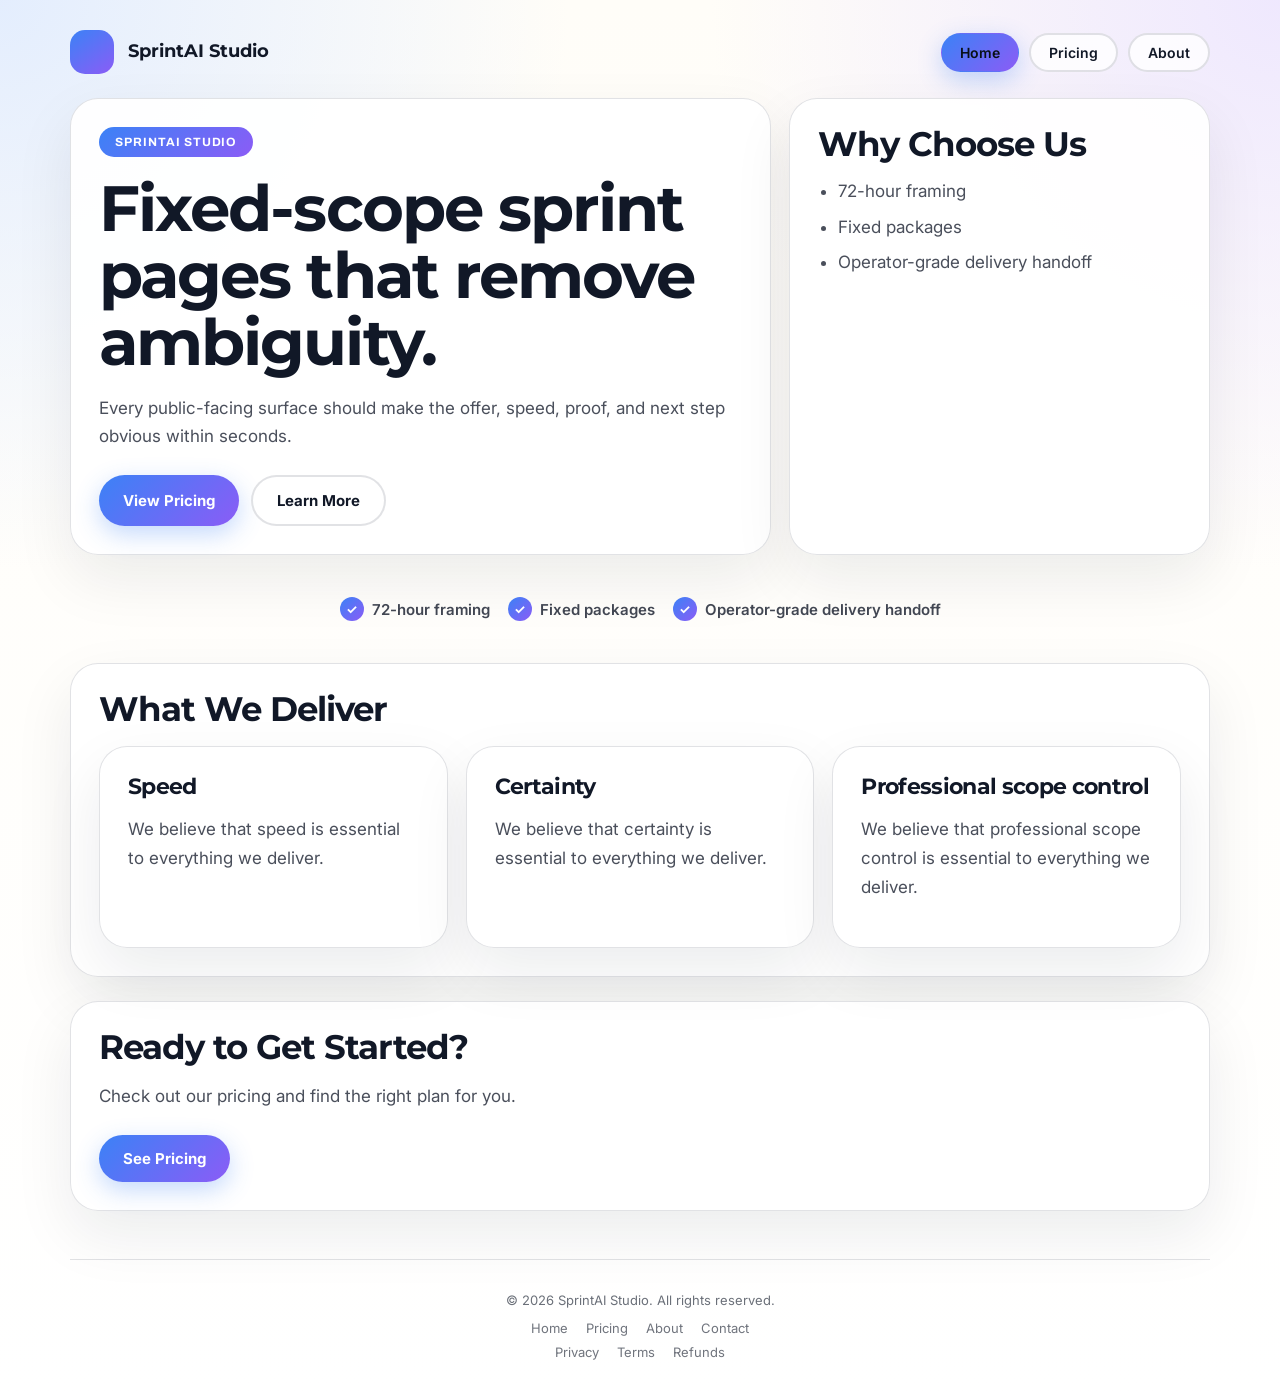
==== index.html @ 7dcfb843 "Deploy professional site update — 2026-04-03T04:41:54Z" ====
<!doctype html>
<html lang="en">
<head>
  <meta charset="utf-8" />
  <meta name="viewport" content="width=device-width, initial-scale=1" />
  <title>SprintAI Studio | Home</title>
  <meta name="description" content="Every public-facing surface should make the offer, speed, proof, and next step obvious within seconds." />
  <meta property="og:title" content="SprintAI Studio | Home" />
  <meta property="og:description" content="Every public-facing surface should make the offer, speed, proof, and next step obvious within seconds." />
  <meta property="og:type" content="website" />
  <meta property="og:url" content="https://sprintaistudios.com/" />
  <link rel="preconnect" href="https://fonts.googleapis.com" /><link rel="preconnect" href="https://fonts.gstatic.com" crossorigin /><link href="https://fonts.googleapis.com/css2?family=Montserrat:wght@400;500;600;700;800&family=Inter:wght@400;500;600;700;800&family=Archivo:wght@400;500;600;700;800&display=swap" rel="stylesheet" />
  <link rel="stylesheet" href="./styles.css" />
  
</head>
<body>
  <main class="page">
    <header class="header">
      <a class="brand" href="./index.html">
        <span class="brand-mark"></span>
        <span class="brand-copy">
          <strong>SprintAI Studio</strong>
        </span>
      </a>
      <nav class="nav">
        <a class='button primary' href='index.html'>Home</a>
        <a class='button ghost' href='offer.html'>Pricing</a>
        <a class='button ghost' href='channels.html'>About</a>
      </nav>
    </header>
    
    <section class="hero">
      <article class="hero-card">
        <div class="eyebrow">SprintAI Studio</div>
        <h1>Fixed-scope sprint pages that remove ambiguity.</h1>
        <p>Every public-facing surface should make the offer, speed, proof, and next step obvious within seconds.</p>
        <div class="actions">
          <a class="button primary" href="./offer.html">View Pricing</a>
          <a class="button ghost" href="./channels.html">Learn More</a>
        </div>
      </article>
      <aside class="hero-card">
        <h2>Why Choose Us</h2>
        <ul><li>72-hour framing</li><li>Fixed packages</li><li>Operator-grade delivery handoff</li></ul>
      </aside>
    </section>
    <section class="trust-strip"><div class='trust-badge'><span class='trust-icon'>&#10003;</span> 72-hour framing</div><div class='trust-badge'><span class='trust-icon'>&#10003;</span> Fixed packages</div><div class='trust-badge'><span class='trust-icon'>&#10003;</span> Operator-grade delivery handoff</div></section>
    <section class="panel" style="margin-top:24px;">
      <h2>What We Deliver</h2>
      <div class="grid-three" style="margin-top:18px;">
        <article class='offer-card'><h3>Speed</h3><p>We believe that speed is essential to everything we deliver.</p></article><article class='offer-card'><h3>Certainty</h3><p>We believe that certainty is essential to everything we deliver.</p></article><article class='offer-card'><h3>Professional scope control</h3><p>We believe that professional scope control is essential to everything we deliver.</p></article>
      </div>
    </section>
    <section class="panel" style="margin-top:24px;">
      <h2>Ready to Get Started?</h2>
      <p>Check out our pricing and find the right plan for you.</p>
      <div class="actions">
        <a class="button primary" href="./offer.html">See Pricing</a>
      </div>
    </section>
    
    <footer class="site-footer">
      <div class="footer-note">&copy; 2026 SprintAI Studio. All rights reserved.</div>
      <div class="footer-links">
        <a href="./index.html">Home</a>
        <a href="./offer.html">Pricing</a>
        <a href="./channels.html">About</a>
        <a href='mailto:support@sprintaistudios.com'>Contact</a>
      </div>
      <div class="footer-links" style="margin-top:8px;">
        <a href="./privacy.html">Privacy</a>
        <a href="./terms.html">Terms</a>
        <a href="./refunds.html">Refunds</a>
      </div>
    </footer>
  </main>
  
</body>
</html>
---- styles.css ----
:root {
  --primary: #3B82F6;
  --secondary: #8B5CF6;
  --accent: #F59E0B;
  --ink: #111827;
  --surface: #F9FAFB;
  --line: rgba(15, 23, 42, 0.12);
  --display: 'Montserrat', 'Avenir Next', 'Segoe UI', sans-serif;
  --body: 'Inter', 'Avenir Next', 'Segoe UI', sans-serif;
  --accent-font: 'Archivo', 'Avenir Next', 'Segoe UI', sans-serif;
}
* { box-sizing: border-box; }
body {
  margin: 0;
  font-family: var(--body);
  color: var(--ink);
  background:
    radial-gradient(circle at 0% 0%, color-mix(in srgb, var(--primary) 14%, white), transparent 30%),
    radial-gradient(circle at 100% 0%, color-mix(in srgb, var(--secondary) 14%, white), transparent 30%),
    linear-gradient(180deg, #fffdf8, #ffffff);
}
a { color: inherit; }
.page { max-width: 1180px; margin: 0 auto; padding: 24px 20px 40px; }
.header { display: flex; flex-wrap: wrap; align-items: center; justify-content: space-between; gap: 12px; padding: 6px 0 24px; }
.brand { display: flex; align-items: center; gap: 14px; text-decoration: none; }
.brand-mark { width: 44px; height: 44px; border-radius: 15px; background: linear-gradient(145deg, var(--primary), var(--secondary)); flex-shrink: 0; }
.brand-copy strong { display: block; font-family: var(--display); font-size: 18px; line-height: 1.2; }
.nav { display: flex; flex-wrap: wrap; gap: 10px; }
.nav a { border: 1px solid var(--line); border-radius: 999px; padding: 9px 18px; text-decoration: none; font-size: 14px; font-weight: 600; background: rgba(255,255,255,0.84); transition: all 0.2s ease; }
.nav a:hover { background: var(--primary); color: white; border-color: var(--primary); }
.nav a.button.primary { background: linear-gradient(135deg, var(--primary), var(--secondary)); color: #081018; border-color: transparent; }
.hero,
.grid-two,
.grid-three,
.offer-grid { display: grid; gap: 18px; }
.hero { grid-template-columns: minmax(0, 1.25fr) minmax(280px, 0.75fr); align-items: stretch; }
.grid-two { grid-template-columns: repeat(2, minmax(0, 1fr)); }
.grid-three { grid-template-columns: repeat(3, minmax(0, 1fr)); }
.offer-grid { grid-template-columns: repeat(auto-fit, minmax(260px, 1fr)); }
.panel,
.hero-card,
.offer-card { border: 1px solid var(--line); border-radius: 28px; background: rgba(255,255,255,0.92); box-shadow: 0 24px 60px rgba(15,23,42,0.08); }
.hero-card,
.panel,
.offer-card { padding: 28px; }
.offer-card { transition: transform 0.2s ease, box-shadow 0.2s ease; }
.offer-card:hover { transform: translateY(-4px); box-shadow: 0 32px 80px rgba(15,23,42,0.14); }
.eyebrow { display: inline-flex; border-radius: 999px; padding: 8px 16px; background: linear-gradient(135deg, var(--primary), var(--secondary)); color: #fff; font-family: var(--accent-font); font-size: 12px; font-weight: 700; letter-spacing: 0.08em; text-transform: uppercase; }
h1, h2, h3 { margin: 0; font-family: var(--display); line-height: 1.05; letter-spacing: -0.03em; }
h1 { margin-top: 18px; font-size: clamp(36px, 6vw, 64px); max-width: 16ch; }
h2 { font-size: clamp(24px, 4vw, 34px); }
h3 { font-size: 22px; }
p, li { color: color-mix(in srgb, var(--ink) 76%, white); line-height: 1.7; font-size: 17px; }
.actions { display: flex; flex-wrap: wrap; gap: 12px; margin-top: 24px; }
.button { display: inline-flex; align-items: center; justify-content: center; text-decoration: none; border-radius: 999px; padding: 14px 24px; font-weight: 700; font-size: 15px; cursor: pointer; border: none; transition: all 0.2s ease; }
.button.primary { background: linear-gradient(135deg, var(--primary), var(--secondary)); color: #fff; box-shadow: 0 8px 24px color-mix(in srgb, var(--primary) 30%, transparent); }
.button.primary:hover { transform: translateY(-2px); box-shadow: 0 12px 32px color-mix(in srgb, var(--primary) 40%, transparent); }
.button.ghost { border: 2px solid var(--line); background: rgba(255,255,255,0.8); }
.button.ghost:hover { border-color: var(--primary); color: var(--primary); }
.trust-strip { display: flex; flex-wrap: wrap; gap: 18px; justify-content: center; margin-top: 24px; padding: 18px 0; }
.trust-badge { display: flex; align-items: center; gap: 8px; font-size: 15px; font-weight: 600; color: color-mix(in srgb, var(--ink) 80%, white); }
.trust-icon { display: inline-flex; align-items: center; justify-content: center; width: 24px; height: 24px; border-radius: 50%; background: linear-gradient(135deg, var(--primary), var(--secondary)); color: #fff; font-size: 13px; font-weight: 700; }
.price { display: inline-block; margin: 16px 0 12px; padding: 10px 16px; border-radius: 999px; background: linear-gradient(135deg, color-mix(in srgb, var(--primary) 14%, white), color-mix(in srgb, var(--secondary) 14%, white)); font-family: var(--accent-font); font-size: 20px; font-weight: 700; letter-spacing: 0.02em; color: var(--ink); }
.micro { font-size: 13px; color: color-mix(in srgb, var(--ink) 64%, white); }
ul { margin: 14px 0 0; padding-left: 20px; }
li + li { margin-top: 7px; }
.site-footer { margin-top: 48px; padding: 32px 0 0; border-top: 1px solid var(--line); text-align: center; }
.footer-note { font-size: 13px; color: color-mix(in srgb, var(--ink) 62%, white); }
.footer-links { display: flex; flex-wrap: wrap; gap: 18px; justify-content: center; margin-top: 12px; }
.footer-links a { font-size: 13px; color: color-mix(in srgb, var(--ink) 60%, white); text-decoration: none; }
.footer-links a:hover { color: var(--primary); text-decoration: underline; }
.checkout-tier { position: relative; }
.buy-btn { width: 100%; font-size: 16px; padding: 16px 24px; }
.buy-btn:disabled { opacity: 0.6; cursor: not-allowed; }
@media (max-width: 960px) {
  .hero, .grid-two, .grid-three { grid-template-columns: 1fr; }
  h1 { max-width: none; }
}
@media (max-width: 720px) {
  .page { padding: 18px 16px 32px; }
  .hero-card, .panel, .offer-card { padding: 22px; border-radius: 24px; }
  .button { width: 100%; }
  .trust-strip { flex-direction: column; align-items: center; }
}
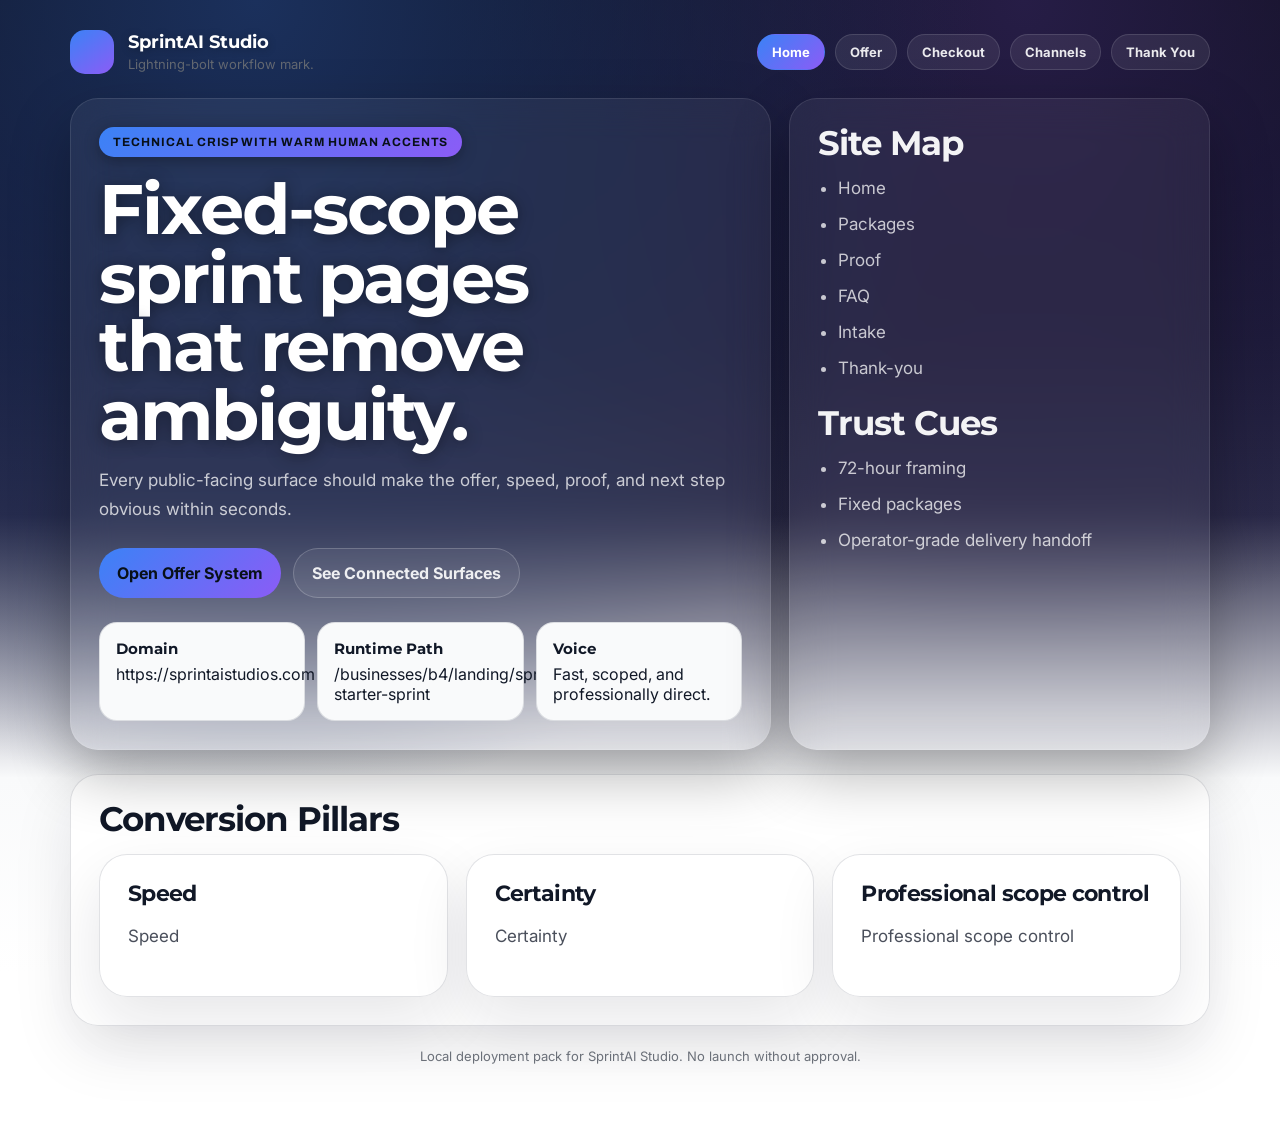
==== commit ce55e8bb: "Deploy sprintaistudios.com — ASI Network site update" ====
--- a/index.html
+++ b/index.html
@@ -1,17 +1,11 @@
 <!doctype html>
-<html lang="en">
+<html>
 <head>
   <meta charset="utf-8" />
   <meta name="viewport" content="width=device-width, initial-scale=1" />
   <title>SprintAI Studio | Home</title>
-  <meta name="description" content="Every public-facing surface should make the offer, speed, proof, and next step obvious within seconds." />
-  <meta property="og:title" content="SprintAI Studio | Home" />
-  <meta property="og:description" content="Every public-facing surface should make the offer, speed, proof, and next step obvious within seconds." />
-  <meta property="og:type" content="website" />
-  <meta property="og:url" content="https://sprintaistudios.com/" />
   <link rel="preconnect" href="https://fonts.googleapis.com" /><link rel="preconnect" href="https://fonts.gstatic.com" crossorigin /><link href="https://fonts.googleapis.com/css2?family=Montserrat:wght@400;500;600;700;800&family=Inter:wght@400;500;600;700;800&family=Archivo:wght@400;500;600;700;800&display=swap" rel="stylesheet" />
   <link rel="stylesheet" href="./styles.css" />
-  
 </head>
 <body>
   <main class="page">
@@ -20,60 +14,90 @@
         <span class="brand-mark"></span>
         <span class="brand-copy">
           <strong>SprintAI Studio</strong>
+          <span>Lightning-bolt workflow mark.</span>
         </span>
       </a>
       <nav class="nav">
         <a class='button primary' href='index.html'>Home</a>
-        <a class='button ghost' href='offer.html'>Pricing</a>
-        <a class='button ghost' href='channels.html'>About</a>
+        <a class='button ghost' href='offer.html'>Offer</a>
+        <a class='button ghost' href='checkout.html'>Checkout</a>
+        <a class='button ghost' href='channels.html'>Channels</a>
+        <a class='button ghost' href='thank-you.html'>Thank You</a>
       </nav>
     </header>
     
     <section class="hero">
       <article class="hero-card">
-        <div class="eyebrow">SprintAI Studio</div>
+        <div class="eyebrow">Technical Crisp with Warm Human accents</div>
         <h1>Fixed-scope sprint pages that remove ambiguity.</h1>
         <p>Every public-facing surface should make the offer, speed, proof, and next step obvious within seconds.</p>
         <div class="actions">
-          <a class="button primary" href="./offer.html">View Pricing</a>
-          <a class="button ghost" href="./channels.html">Learn More</a>
+          <a class="button primary" href="./offer.html">Open Offer System</a>
+          <a class="button ghost" href="./channels.html">See Connected Surfaces</a>
+        </div>
+        <div class="meta">
+          <div class="meta-card">
+            <strong>Domain</strong>
+            <span>https://sprintaistudios.com</span>
+          </div>
+          <div class="meta-card">
+            <strong>Runtime Path</strong>
+            <span>/businesses/b4/landing/sprintai-starter-sprint</span>
+          </div>
+          
+          <div class="meta-card">
+            <strong>Voice</strong>
+            <span>Fast, scoped, and professionally direct.</span>
+          </div>
         </div>
       </article>
       <aside class="hero-card">
-        <h2>Why Choose Us</h2>
+        <h2>Site Map</h2>
+        <ul><li>Home</li><li>Packages</li><li>Proof</li><li>FAQ</li><li>Intake</li><li>Thank-you</li></ul>
+        <h2 style="margin-top:24px;">Trust Cues</h2>
         <ul><li>72-hour framing</li><li>Fixed packages</li><li>Operator-grade delivery handoff</li></ul>
       </aside>
     </section>
-    <section class="trust-strip"><div class='trust-badge'><span class='trust-icon'>&#10003;</span> 72-hour framing</div><div class='trust-badge'><span class='trust-icon'>&#10003;</span> Fixed packages</div><div class='trust-badge'><span class='trust-icon'>&#10003;</span> Operator-grade delivery handoff</div></section>
     <section class="panel" style="margin-top:24px;">
-      <h2>What We Deliver</h2>
+      <h2>Conversion Pillars</h2>
       <div class="grid-three" style="margin-top:18px;">
-        <article class='offer-card'><h3>Speed</h3><p>We believe that speed is essential to everything we deliver.</p></article><article class='offer-card'><h3>Certainty</h3><p>We believe that certainty is essential to everything we deliver.</p></article><article class='offer-card'><h3>Professional scope control</h3><p>We believe that professional scope control is essential to everything we deliver.</p></article>
-      </div>
-    </section>
-    <section class="panel" style="margin-top:24px;">
-      <h2>Ready to Get Started?</h2>
-      <p>Check out our pricing and find the right plan for you.</p>
-      <div class="actions">
-        <a class="button primary" href="./offer.html">See Pricing</a>
+        <article class='offer-card'><h3>Speed</h3><p>Speed</p></article><article class='offer-card'><h3>Certainty</h3><p>Certainty</p></article><article class='offer-card'><h3>Professional scope control</h3><p>Professional scope control</p></article>
       </div>
     </section>
     
-    <footer class="site-footer">
-      <div class="footer-note">&copy; 2026 SprintAI Studio. All rights reserved.</div>
-      <div class="footer-links">
-        <a href="./index.html">Home</a>
-        <a href="./offer.html">Pricing</a>
-        <a href="./channels.html">About</a>
-        <a href='mailto:support@sprintaistudios.com'>Contact</a>
-      </div>
-      <div class="footer-links" style="margin-top:8px;">
-        <a href="./privacy.html">Privacy</a>
-        <a href="./terms.html">Terms</a>
-        <a href="./refunds.html">Refunds</a>
-      </div>
-    </footer>
+    <div class="footer-note">Local deployment pack for SprintAI Studio. No launch without approval.</div>
   </main>
-  
+
+  <!-- ASI Analytics (lightweight, privacy-friendly) -->
+  <script>
+  (function(){
+    var bid = document.body.getAttribute('data-business-id') || 'unknown';
+    var page = location.pathname.split('/').pop() || 'index.html';
+    var key = 'asi_pv_' + bid;
+    try {
+      var data = JSON.parse(localStorage.getItem(key) || '{}');
+      data[page] = (data[page] || 0) + 1;
+      data._total = (data._total || 0) + 1;
+      data._last = new Date().toISOString();
+      data._ref = document.referrer || 'direct';
+      localStorage.setItem(key, JSON.stringify(data));
+    } catch(e) {}
+    // Beacon to analytics endpoint if configured
+    if (window.ASI_ANALYTICS_URL) {
+      var payload = JSON.stringify({
+        business_id: bid,
+        page: page,
+        referrer: document.referrer || 'direct',
+        timestamp: new Date().toISOString(),
+        ua: navigator.userAgent
+      });
+      try {
+        navigator.sendBeacon(window.ASI_ANALYTICS_URL, payload);
+      } catch(e) {
+        // Silent fail — analytics should never break the site
+      }
+    }
+  })();
+  </script>
 </body>
 </html>
--- a/styles.css
+++ b/styles.css
@@ -15,21 +15,21 @@
   margin: 0;
   font-family: var(--body);
   color: var(--ink);
-  background:
-    radial-gradient(circle at 0% 0%, color-mix(in srgb, var(--primary) 14%, white), transparent 30%),
-    radial-gradient(circle at 100% 0%, color-mix(in srgb, var(--secondary) 14%, white), transparent 30%),
-    linear-gradient(180deg, #fffdf8, #ffffff);
+  background: #0d0d1a;
+  background-image:
+    radial-gradient(ellipse at 20% 0%, color-mix(in srgb, var(--primary) 30%, #0d0d1a), transparent 50%),
+    radial-gradient(ellipse at 80% 0%, color-mix(in srgb, var(--secondary) 20%, #0d0d1a), transparent 40%),
+    linear-gradient(180deg, #0d0d1a 0%, #111128 15%, #1a1a35 30%, #2a2a48 45%, var(--surface) 68%, #ffffff 85%);
 }
 a { color: inherit; }
-.page { max-width: 1180px; margin: 0 auto; padding: 24px 20px 40px; }
+.page { max-width: 1180px; margin: 0 auto; padding: 24px 20px 80px; }
 .header { display: flex; flex-wrap: wrap; align-items: center; justify-content: space-between; gap: 12px; padding: 6px 0 24px; }
 .brand { display: flex; align-items: center; gap: 14px; text-decoration: none; }
-.brand-mark { width: 44px; height: 44px; border-radius: 15px; background: linear-gradient(145deg, var(--primary), var(--secondary)); flex-shrink: 0; }
-.brand-copy strong { display: block; font-family: var(--display); font-size: 18px; line-height: 1.2; }
+.brand-mark { width: 44px; height: 44px; border-radius: 15px; background: linear-gradient(145deg, var(--primary), var(--secondary)); }
+.brand-copy strong { display: block; font-family: var(--display); font-size: 18px; line-height: 1; }
+.brand-copy span { display: block; margin-top: 5px; font-size: 13px; color: color-mix(in srgb, var(--ink) 66%, white); }
 .nav { display: flex; flex-wrap: wrap; gap: 10px; }
-.nav a { border: 1px solid var(--line); border-radius: 999px; padding: 9px 18px; text-decoration: none; font-size: 14px; font-weight: 600; background: rgba(255,255,255,0.84); transition: all 0.2s ease; }
-.nav a:hover { background: var(--primary); color: white; border-color: var(--primary); }
-.nav a.button.primary { background: linear-gradient(135deg, var(--primary), var(--secondary)); color: #081018; border-color: transparent; }
+.nav a { border: 1px solid var(--line); border-radius: 999px; padding: 9px 14px; text-decoration: none; font-size: 13px; background: rgba(255,255,255,0.84); }
 .hero,
 .grid-two,
 .grid-three,
@@ -37,49 +37,56 @@
 .hero { grid-template-columns: minmax(0, 1.25fr) minmax(280px, 0.75fr); align-items: stretch; }
 .grid-two { grid-template-columns: repeat(2, minmax(0, 1fr)); }
 .grid-three { grid-template-columns: repeat(3, minmax(0, 1fr)); }
-.offer-grid { grid-template-columns: repeat(auto-fit, minmax(260px, 1fr)); }
+.offer-grid { grid-template-columns: repeat(auto-fit, minmax(240px, 1fr)); }
 .panel,
 .hero-card,
-.offer-card { border: 1px solid var(--line); border-radius: 28px; background: rgba(255,255,255,0.92); box-shadow: 0 24px 60px rgba(15,23,42,0.08); }
+.offer-card { border: 1px solid var(--line); border-radius: 28px; background: rgba(255,255,255,0.88); box-shadow: 0 24px 60px rgba(15,23,42,0.1); }
 .hero-card,
 .panel,
 .offer-card { padding: 28px; }
-.offer-card { transition: transform 0.2s ease, box-shadow 0.2s ease; }
-.offer-card:hover { transform: translateY(-4px); box-shadow: 0 32px 80px rgba(15,23,42,0.14); }
-.eyebrow { display: inline-flex; border-radius: 999px; padding: 8px 16px; background: linear-gradient(135deg, var(--primary), var(--secondary)); color: #fff; font-family: var(--accent-font); font-size: 12px; font-weight: 700; letter-spacing: 0.08em; text-transform: uppercase; }
-h1, h2, h3 { margin: 0; font-family: var(--display); line-height: 1.05; letter-spacing: -0.03em; }
-h1 { margin-top: 18px; font-size: clamp(36px, 6vw, 64px); max-width: 16ch; }
+.eyebrow { display: inline-flex; border-radius: 999px; padding: 8px 14px; background: linear-gradient(135deg, var(--primary), var(--secondary)); color: #081018; font-family: var(--accent-font); font-size: 12px; font-weight: 700; letter-spacing: 0.08em; text-transform: uppercase; }
+h1, h2, h3 { margin: 0; font-family: var(--display); line-height: 0.98; letter-spacing: -0.03em; }
+h1 { margin-top: 18px; font-size: clamp(40px, 7vw, 70px); max-width: 11ch; }
 h2 { font-size: clamp(24px, 4vw, 34px); }
 h3 { font-size: 22px; }
 p, li { color: color-mix(in srgb, var(--ink) 76%, white); line-height: 1.7; font-size: 17px; }
 .actions { display: flex; flex-wrap: wrap; gap: 12px; margin-top: 24px; }
-.button { display: inline-flex; align-items: center; justify-content: center; text-decoration: none; border-radius: 999px; padding: 14px 24px; font-weight: 700; font-size: 15px; cursor: pointer; border: none; transition: all 0.2s ease; }
-.button.primary { background: linear-gradient(135deg, var(--primary), var(--secondary)); color: #fff; box-shadow: 0 8px 24px color-mix(in srgb, var(--primary) 30%, transparent); }
-.button.primary:hover { transform: translateY(-2px); box-shadow: 0 12px 32px color-mix(in srgb, var(--primary) 40%, transparent); }
-.button.ghost { border: 2px solid var(--line); background: rgba(255,255,255,0.8); }
-.button.ghost:hover { border-color: var(--primary); color: var(--primary); }
-.trust-strip { display: flex; flex-wrap: wrap; gap: 18px; justify-content: center; margin-top: 24px; padding: 18px 0; }
-.trust-badge { display: flex; align-items: center; gap: 8px; font-size: 15px; font-weight: 600; color: color-mix(in srgb, var(--ink) 80%, white); }
-.trust-icon { display: inline-flex; align-items: center; justify-content: center; width: 24px; height: 24px; border-radius: 50%; background: linear-gradient(135deg, var(--primary), var(--secondary)); color: #fff; font-size: 13px; font-weight: 700; }
-.price { display: inline-block; margin: 16px 0 12px; padding: 10px 16px; border-radius: 999px; background: linear-gradient(135deg, color-mix(in srgb, var(--primary) 14%, white), color-mix(in srgb, var(--secondary) 14%, white)); font-family: var(--accent-font); font-size: 20px; font-weight: 700; letter-spacing: 0.02em; color: var(--ink); }
+.button { display: inline-flex; align-items: center; justify-content: center; text-decoration: none; border-radius: 999px; padding: 14px 18px; font-weight: 700; }
+.button.primary { background: linear-gradient(135deg, var(--primary), var(--secondary)); color: #081018; }
+.button.ghost { border: 1px solid var(--line); }
+.meta { display: grid; gap: 12px; grid-template-columns: repeat(3, minmax(0, 1fr)); margin-top: 24px; }
+.meta-card { border-radius: 18px; padding: 16px; background: color-mix(in srgb, var(--surface) 92%, white); border: 1px solid var(--line); }
+.meta-card strong { display: block; font-family: var(--display); font-size: 15px; margin-bottom: 6px; }
+.price { display: inline-block; margin: 16px 0 12px; padding: 8px 12px; border-radius: 999px; background: color-mix(in srgb, var(--accent) 18%, white); font-family: var(--accent-font); font-size: 14px; font-weight: 700; letter-spacing: 0.08em; text-transform: uppercase; }
 .micro { font-size: 13px; color: color-mix(in srgb, var(--ink) 64%, white); }
 ul { margin: 14px 0 0; padding-left: 20px; }
 li + li { margin-top: 7px; }
-.site-footer { margin-top: 48px; padding: 32px 0 0; border-top: 1px solid var(--line); text-align: center; }
-.footer-note { font-size: 13px; color: color-mix(in srgb, var(--ink) 62%, white); }
-.footer-links { display: flex; flex-wrap: wrap; gap: 18px; justify-content: center; margin-top: 12px; }
-.footer-links a { font-size: 13px; color: color-mix(in srgb, var(--ink) 60%, white); text-decoration: none; }
-.footer-links a:hover { color: var(--primary); text-decoration: underline; }
-.checkout-tier { position: relative; }
-.buy-btn { width: 100%; font-size: 16px; padding: 16px 24px; }
-.buy-btn:disabled { opacity: 0.6; cursor: not-allowed; }
+.footer-note { margin-top: 22px; font-size: 13px; text-align: center; color: color-mix(in srgb, var(--ink) 62%, white); }
 @media (max-width: 960px) {
-  .hero, .grid-two, .grid-three { grid-template-columns: 1fr; }
+  .hero, .grid-two, .grid-three, .meta { grid-template-columns: 1fr; }
   h1 { max-width: none; }
 }
 @media (max-width: 720px) {
-  .page { padding: 18px 16px 32px; }
+  .page { padding: 18px 16px 72px; }
   .hero-card, .panel, .offer-card { padding: 22px; border-radius: 24px; }
   .button { width: 100%; }
-  .trust-strip { flex-direction: column; align-items: center; }
 }
+
+/* ── Dark hero treatment (particles visible) ── */
+.page { position: relative; z-index: 2; }
+.header { position: relative; z-index: 3; }
+.header .brand-copy strong { color: #fff; text-shadow: 0 1px 8px rgba(0,0,0,0.3); }
+.header .nav a { background: rgba(255,255,255,0.08); color: rgba(255,255,255,0.9); border-color: rgba(255,255,255,0.12); }
+.header .nav a:hover { background: var(--primary); color: #fff; border-color: var(--primary); }
+.header .nav a.button.primary { background: linear-gradient(135deg, var(--primary), var(--secondary)); color: #fff; border-color: transparent; }
+.hero-card { background: rgba(255,255,255,0.06); backdrop-filter: blur(20px); -webkit-backdrop-filter: blur(20px); border-color: rgba(255,255,255,0.1); box-shadow: 0 24px 60px rgba(0,0,0,0.3); }
+.hero-card h1 { color: #fff; text-shadow: 0 2px 16px rgba(0,0,0,0.4); }
+.hero-card h2, .hero-card h3 { color: rgba(255,255,255,0.95); }
+.hero-card p, .hero-card li { color: rgba(255,255,255,0.75) !important; }
+.hero-card .eyebrow { box-shadow: 0 4px 16px rgba(0,0,0,0.3); }
+.hero-card .button.ghost { color: rgba(255,255,255,0.9); border-color: rgba(255,255,255,0.2); background: rgba(255,255,255,0.06); }
+.hero-card .button.ghost:hover { border-color: var(--primary); color: #fff; background: rgba(255,255,255,0.1); }
+.hero-card a { color: rgba(255,255,255,0.85); }
+.hero-card ul { padding-left: 20px; }
+.trust-strip { background: rgba(255,255,255,0.04); border-radius: 16px; margin-left: -8px; margin-right: -8px; padding: 18px 24px; backdrop-filter: blur(8px); -webkit-backdrop-filter: blur(8px); }
+.trust-badge { color: rgba(255,255,255,0.85); }
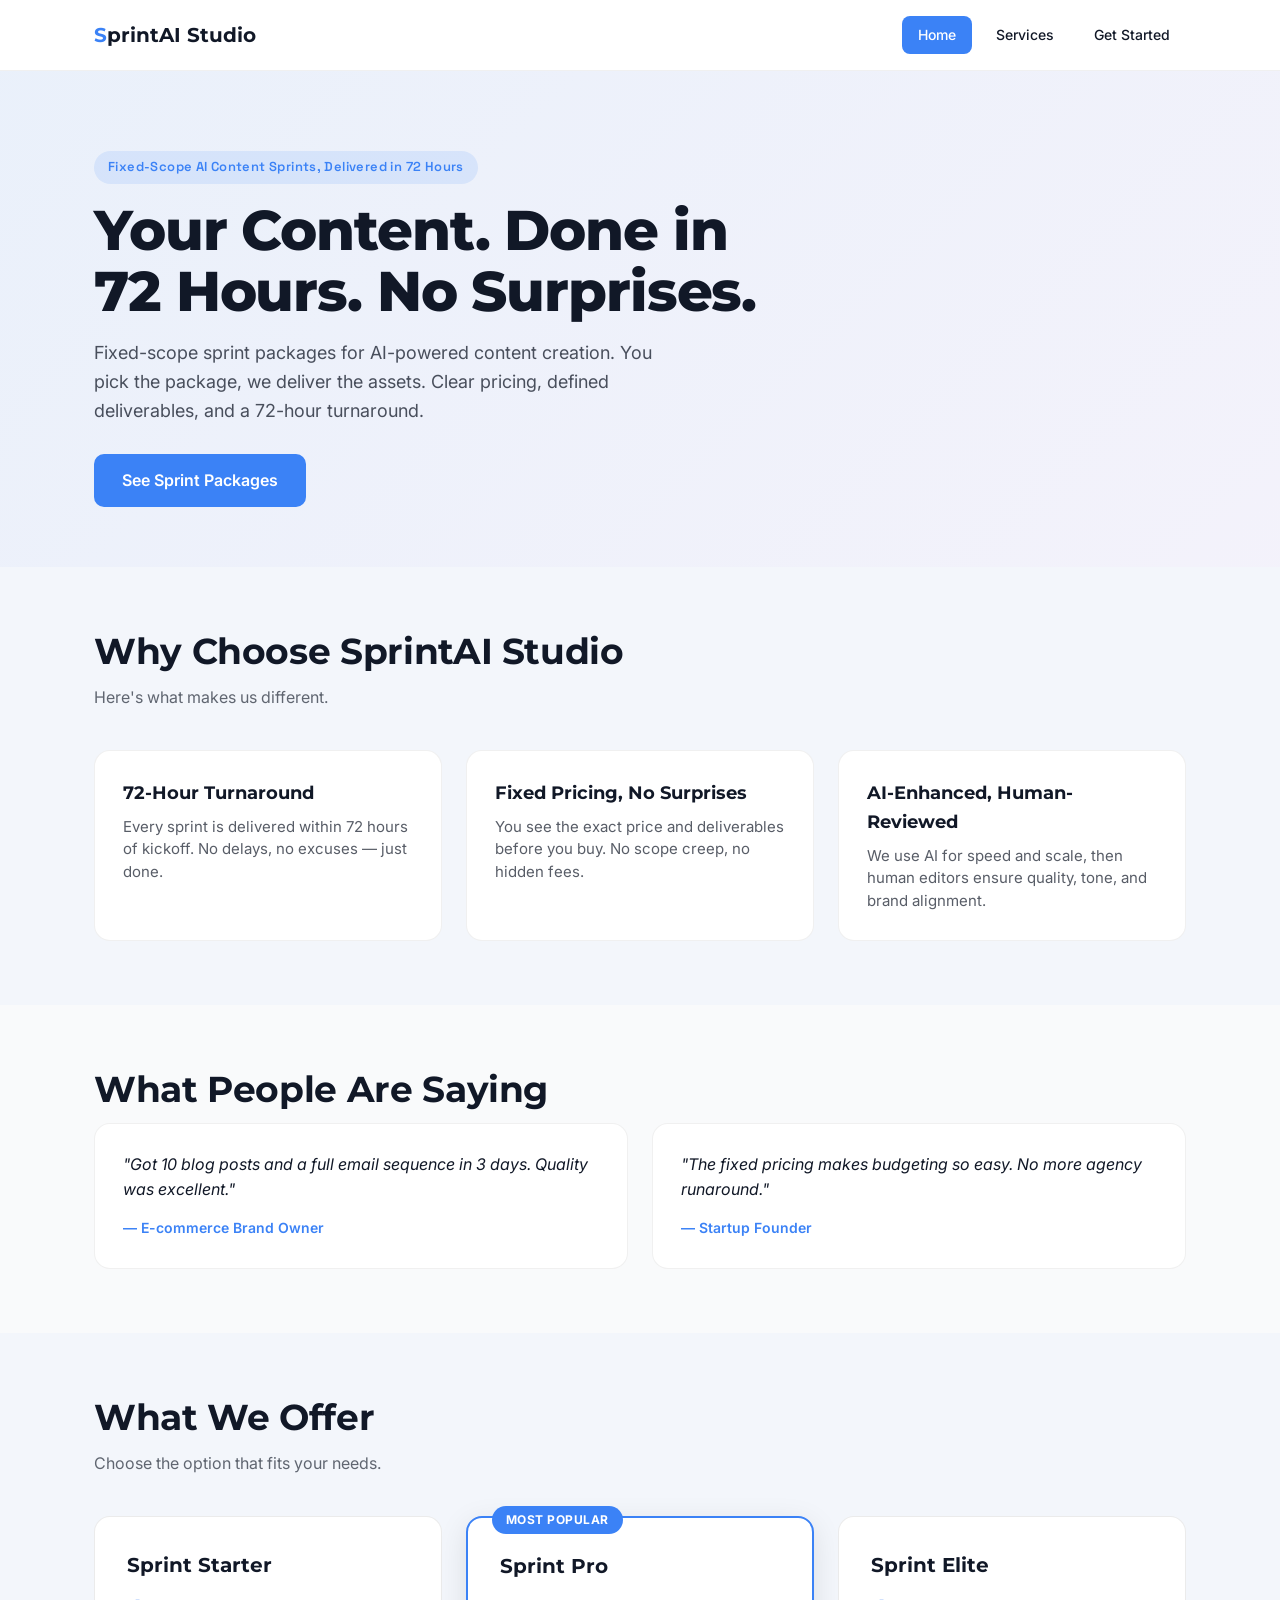
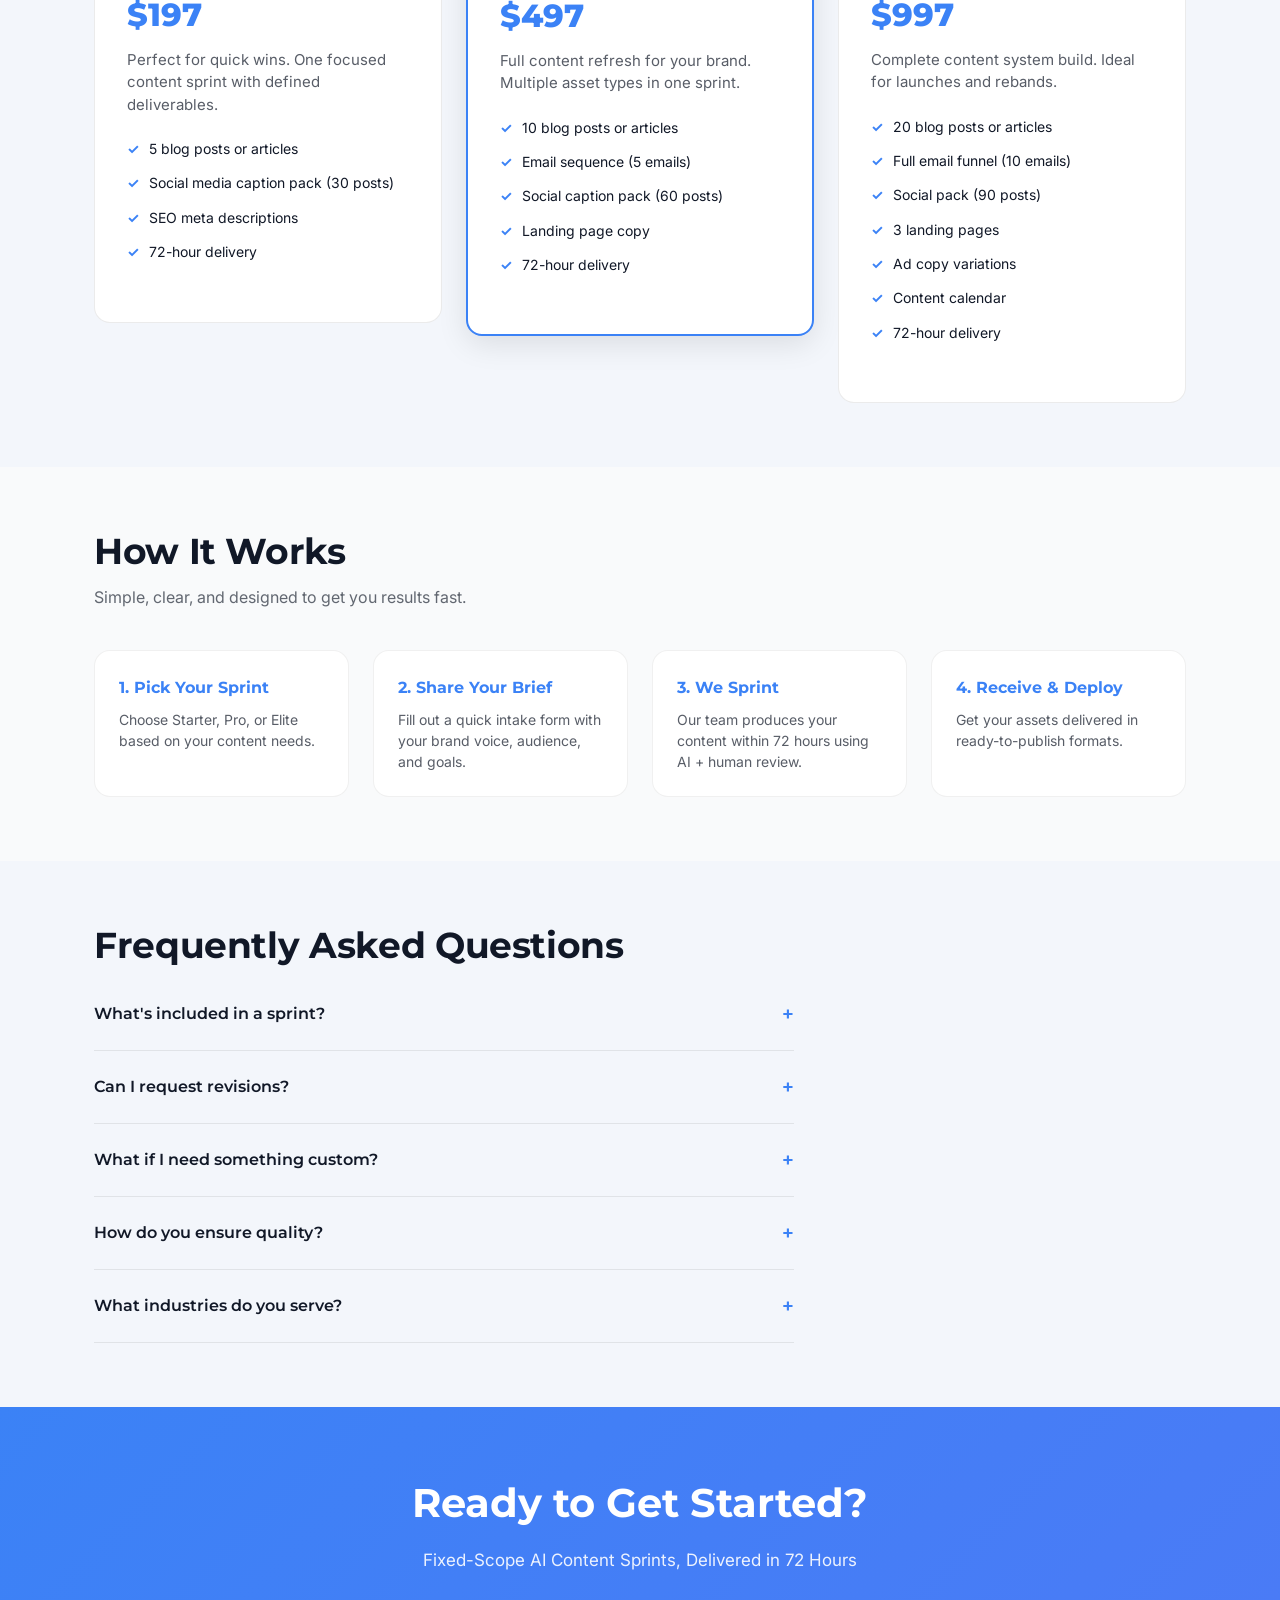
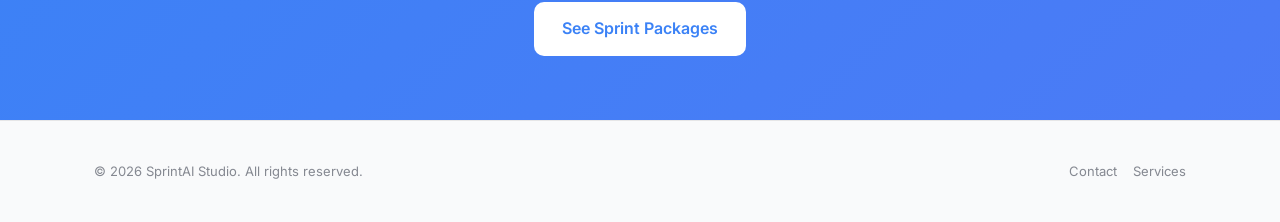
==== commit f12bf335: "Deploy sprintaistudios.com — ASI Network site update" ====
--- a/index.html
+++ b/index.html
@@ -1,102 +1,200 @@
-<!doctype html>
-<html>
+<!DOCTYPE html>
+<html lang="en">
 <head>
-  <meta charset="utf-8" />
-  <meta name="viewport" content="width=device-width, initial-scale=1" />
-  <title>SprintAI Studio | Home</title>
-  <link rel="preconnect" href="https://fonts.googleapis.com" /><link rel="preconnect" href="https://fonts.gstatic.com" crossorigin /><link href="https://fonts.googleapis.com/css2?family=Montserrat:wght@400;500;600;700;800&family=Inter:wght@400;500;600;700;800&family=Archivo:wght@400;500;600;700;800&display=swap" rel="stylesheet" />
-  <link rel="stylesheet" href="./styles.css" />
+  <meta charset="utf-8">
+  <meta name="viewport" content="width=device-width, initial-scale=1">
+  <title>Home | SprintAI Studio</title>
+  <meta name="description" content="Get professional AI-powered content, copy, and creative assets delivered in fixed-scope sprint packages. Clear pricing, fast turnaround, zero ambiguity.">
+  <meta property="og:title" content="Home | SprintAI Studio">
+  <meta property="og:description" content="Get professional AI-powered content, copy, and creative assets delivered in fixed-scope sprint packages. Clear pricing, fast turnaround, zero ambiguity.">
+  <meta property="og:type" content="website">
+  <meta property="og:url" content="https://sprintaistudios.com/">
+  <meta name="twitter:card" content="summary">
+  <meta name="twitter:title" content="Home | SprintAI Studio">
+  <meta name="twitter:description" content="Get professional AI-powered content, copy, and creative assets delivered in fixed-scope sprint packages. Clear pricing, fast turnaround, zero ambiguity.">
+  <link rel="preconnect" href="https://fonts.googleapis.com">
+  <link rel="preconnect" href="https://fonts.gstatic.com" crossorigin>
+  <link href="https://fonts.googleapis.com/css2?family=Montserrat:wght@400;500;600;700;800&family=Inter:wght@400;500;600;700;800&family=Space+Grotesk:wght@400;500;600;700;800&display=swap" rel="stylesheet">
+  <link rel="stylesheet" href="./styles.css">
 </head>
-<body>
-  <main class="page">
-    <header class="header">
-      <a class="brand" href="./index.html">
-        <span class="brand-mark"></span>
-        <span class="brand-copy">
-          <strong>SprintAI Studio</strong>
-          <span>Lightning-bolt workflow mark.</span>
-        </span>
-      </a>
-      <nav class="nav">
-        <a class='button primary' href='index.html'>Home</a>
-        <a class='button ghost' href='offer.html'>Offer</a>
-        <a class='button ghost' href='checkout.html'>Checkout</a>
-        <a class='button ghost' href='channels.html'>Channels</a>
-        <a class='button ghost' href='thank-you.html'>Thank You</a>
+<body data-business-id="b4">
+  <header class="site-header">
+    <div class="container">
+      <a href="./index.html" class="logo"><span>S</span>printAI Studio</a>
+      <nav class="nav-links">
+    <a href="./index.html" class="active">Home</a>
+    <a href="./offer.html">Services</a>
+    <a href="./checkout.html">Get Started</a>
       </nav>
-    </header>
-    
-    <section class="hero">
-      <article class="hero-card">
-        <div class="eyebrow">Technical Crisp with Warm Human accents</div>
-        <h1>Fixed-scope sprint pages that remove ambiguity.</h1>
-        <p>Every public-facing surface should make the offer, speed, proof, and next step obvious within seconds.</p>
-        <div class="actions">
-          <a class="button primary" href="./offer.html">Open Offer System</a>
-          <a class="button ghost" href="./channels.html">See Connected Surfaces</a>
-        </div>
-        <div class="meta">
-          <div class="meta-card">
-            <strong>Domain</strong>
-            <span>https://sprintaistudios.com</span>
-          </div>
-          <div class="meta-card">
-            <strong>Runtime Path</strong>
-            <span>/businesses/b4/landing/sprintai-starter-sprint</span>
-          </div>
-          
-          <div class="meta-card">
-            <strong>Voice</strong>
-            <span>Fast, scoped, and professionally direct.</span>
-          </div>
-        </div>
-      </article>
-      <aside class="hero-card">
-        <h2>Site Map</h2>
-        <ul><li>Home</li><li>Packages</li><li>Proof</li><li>FAQ</li><li>Intake</li><li>Thank-you</li></ul>
-        <h2 style="margin-top:24px;">Trust Cues</h2>
-        <ul><li>72-hour framing</li><li>Fixed packages</li><li>Operator-grade delivery handoff</li></ul>
-      </aside>
-    </section>
-    <section class="panel" style="margin-top:24px;">
-      <h2>Conversion Pillars</h2>
-      <div class="grid-three" style="margin-top:18px;">
-        <article class='offer-card'><h3>Speed</h3><p>Speed</p></article><article class='offer-card'><h3>Certainty</h3><p>Certainty</p></article><article class='offer-card'><h3>Professional scope control</h3><p>Professional scope control</p></article>
-      </div>
-    </section>
-    
-    <div class="footer-note">Local deployment pack for SprintAI Studio. No launch without approval.</div>
-  </main>
-
-  <!-- ASI Analytics (lightweight, privacy-friendly) -->
+    </div>
+  </header>
+  <section class="hero-section">
+    <div class="container">
+      <div class="hero-content">
+        <div class="hero-badge">Fixed-Scope AI Content Sprints, Delivered in 72 Hours</div>
+        <h1>Your Content. Done in 72 Hours. No Surprises.</h1>
+        <p>Fixed-scope sprint packages for AI-powered content creation. You pick the package, we deliver the assets. Clear pricing, defined deliverables, and a 72-hour turnaround.</p>
+        <div class="btn-group">
+          <a href="./offer.html" class="btn btn-primary">See Sprint Packages</a>
+        </div>
+      </div>
+    </div>
+  </section>
+  <section class="section section-alt">
+    <div class="container">
+      <h2 class="section-title">Why Choose SprintAI Studio</h2>
+      <p class="section-subtitle">Here's what makes us different.</p>
+      <div class="features-grid">
+        <div class="feature-card">
+          <h3>72-Hour Turnaround</h3>
+          <p>Every sprint is delivered within 72 hours of kickoff. No delays, no excuses — just done.</p>
+        </div>
+        <div class="feature-card">
+          <h3>Fixed Pricing, No Surprises</h3>
+          <p>You see the exact price and deliverables before you buy. No scope creep, no hidden fees.</p>
+        </div>
+        <div class="feature-card">
+          <h3>AI-Enhanced, Human-Reviewed</h3>
+          <p>We use AI for speed and scale, then human editors ensure quality, tone, and brand alignment.</p>
+        </div>
+      </div>
+    </div>
+  </section>
+  <section class="section">
+    <div class="container">
+      <h2 class="section-title">What People Are Saying</h2>
+      <div class="proof-grid">
+        <div class="proof-card">
+          <blockquote>"Got 10 blog posts and a full email sequence in 3 days. Quality was excellent."</blockquote>
+          <cite>— E-commerce Brand Owner</cite>
+        </div>
+        <div class="proof-card">
+          <blockquote>"The fixed pricing makes budgeting so easy. No more agency runaround."</blockquote>
+          <cite>— Startup Founder</cite>
+        </div>
+      </div>
+    </div>
+  </section>
+  <section class="section  section-alt">
+    <div class="container">
+      <h2 class="section-title">What We Offer</h2>
+      <p class="section-subtitle">Choose the option that fits your needs.</p>
+      <div class="offers-grid">
+        <div class="offer-card">
+          <h3>Sprint Starter</h3>
+          <div class="offer-price">$197</div>
+          <p>Perfect for quick wins. One focused content sprint with defined deliverables.</p>
+          <ul>
+          <li>5 blog posts or articles</li>
+          <li>Social media caption pack (30 posts)</li>
+          <li>SEO meta descriptions</li>
+          <li>72-hour delivery</li>
+          </ul>
+        </div>
+        <div class="offer-card featured">
+          <h3>Sprint Pro</h3>
+          <div class="offer-price">$497</div>
+          <p>Full content refresh for your brand. Multiple asset types in one sprint.</p>
+          <ul>
+          <li>10 blog posts or articles</li>
+          <li>Email sequence (5 emails)</li>
+          <li>Social caption pack (60 posts)</li>
+          <li>Landing page copy</li>
+          <li>72-hour delivery</li>
+          </ul>
+        </div>
+        <div class="offer-card">
+          <h3>Sprint Elite</h3>
+          <div class="offer-price">$997</div>
+          <p>Complete content system build. Ideal for launches and rebands.</p>
+          <ul>
+          <li>20 blog posts or articles</li>
+          <li>Full email funnel (10 emails)</li>
+          <li>Social pack (90 posts)</li>
+          <li>3 landing pages</li>
+          <li>Ad copy variations</li>
+          <li>Content calendar</li>
+          <li>72-hour delivery</li>
+          </ul>
+        </div>
+      </div>
+    </div>
+  </section>
+  <section class="section">
+    <div class="container">
+      <h2 class="section-title">How It Works</h2>
+      <p class="section-subtitle">Simple, clear, and designed to get you results fast.</p>
+      <div class="process-grid">
+        <div class="process-step">
+          <h3>1. Pick Your Sprint</h3>
+          <p>Choose Starter, Pro, or Elite based on your content needs.</p>
+        </div>
+        <div class="process-step">
+          <h3>2. Share Your Brief</h3>
+          <p>Fill out a quick intake form with your brand voice, audience, and goals.</p>
+        </div>
+        <div class="process-step">
+          <h3>3. We Sprint</h3>
+          <p>Our team produces your content within 72 hours using AI + human review.</p>
+        </div>
+        <div class="process-step">
+          <h3>4. Receive &amp; Deploy</h3>
+          <p>Get your assets delivered in ready-to-publish formats.</p>
+        </div>
+      </div>
+    </div>
+  </section>
+  <section class="section section-alt">
+    <div class="container">
+      <h2 class="section-title">Frequently Asked Questions</h2>
+      <div class="faq-list">
+        <details class="faq-item">
+          <summary>What&#x27;s included in a sprint?</summary>
+          <p>Each sprint package lists exact deliverables. You get everything listed — no more, no less. Clear scope is our whole point.</p>
+        </details>
+        <details class="faq-item">
+          <summary>Can I request revisions?</summary>
+          <p>One round of revisions is included with every sprint. Additional revisions available at a flat rate.</p>
+        </details>
+        <details class="faq-item">
+          <summary>What if I need something custom?</summary>
+          <p>For custom projects, reach out for a Sprint Elite+ quote. We&#x27;ll scope it clearly before you commit.</p>
+        </details>
+        <details class="faq-item">
+          <summary>How do you ensure quality?</summary>
+          <p>Every piece goes through AI generation, human editing, brand alignment check, and quality review before delivery.</p>
+        </details>
+        <details class="faq-item">
+          <summary>What industries do you serve?</summary>
+          <p>We work with any B2B or B2C business that needs content. Our AI tools adapt to your industry and voice.</p>
+        </details>
+      </div>
+    </div>
+  </section>
+  <section class="cta-section">
+    <div class="container">
+      <h2>Ready to Get Started?</h2>
+      <p>Fixed-Scope AI Content Sprints, Delivered in 72 Hours</p>
+      <a href="./offer.html" class="btn btn-primary">See Sprint Packages</a>
+    </div>
+  </section>
+  <footer class="site-footer">
+    <div class="container">
+      <div class="footer-content">
+        <p>&copy; 2026 SprintAI Studio. All rights reserved.</p>
+        <div class="footer-links">
+          <a href="mailto:support@sprintaistudios.com">Contact</a>
+          <a href="./offer.html">Services</a>
+        </div>
+      </div>
+    </div>
+  </footer>
   <script>
   (function(){
-    var bid = document.body.getAttribute('data-business-id') || 'unknown';
-    var page = location.pathname.split('/').pop() || 'index.html';
-    var key = 'asi_pv_' + bid;
-    try {
-      var data = JSON.parse(localStorage.getItem(key) || '{}');
-      data[page] = (data[page] || 0) + 1;
-      data._total = (data._total || 0) + 1;
-      data._last = new Date().toISOString();
-      data._ref = document.referrer || 'direct';
-      localStorage.setItem(key, JSON.stringify(data));
-    } catch(e) {}
-    // Beacon to analytics endpoint if configured
-    if (window.ASI_ANALYTICS_URL) {
-      var payload = JSON.stringify({
-        business_id: bid,
-        page: page,
-        referrer: document.referrer || 'direct',
-        timestamp: new Date().toISOString(),
-        ua: navigator.userAgent
-      });
-      try {
-        navigator.sendBeacon(window.ASI_ANALYTICS_URL, payload);
-      } catch(e) {
-        // Silent fail — analytics should never break the site
-      }
-    }
+    var bid='b4',page=location.pathname.split('/').pop()||'index.html';
+    var key='asi_pv_'+bid;
+    try{var d=JSON.parse(localStorage.getItem(key)||'{}');d[page]=(d[page]||0)+1;d._total=(d._total||0)+1;d._last=new Date().toISOString();d._ref=document.referrer||'direct';localStorage.setItem(key,JSON.stringify(d));}catch(e){}
+    if(window.ASI_ANALYTICS_URL){try{navigator.sendBeacon(window.ASI_ANALYTICS_URL,JSON.stringify({business_id:bid,page:page,referrer:document.referrer||'direct',timestamp:new Date().toISOString(),ua:navigator.userAgent}));}catch(e){}}
   })();
   </script>
 </body>
--- a/styles.css
+++ b/styles.css
@@ -1,92 +1,176 @@
-
 :root {
   --primary: #3B82F6;
   --secondary: #8B5CF6;
   --accent: #F59E0B;
   --ink: #111827;
   --surface: #F9FAFB;
-  --line: rgba(15, 23, 42, 0.12);
-  --display: 'Montserrat', 'Avenir Next', 'Segoe UI', sans-serif;
-  --body: 'Inter', 'Avenir Next', 'Segoe UI', sans-serif;
-  --accent-font: 'Archivo', 'Avenir Next', 'Segoe UI', sans-serif;
+  --display: 'Montserrat', system-ui, sans-serif;
+  --body: 'Inter', system-ui, sans-serif;
+  --accent-font: 'Space Grotesk', system-ui, sans-serif;
 }
-* { box-sizing: border-box; }
-body {
-  margin: 0;
-  font-family: var(--body);
-  color: var(--ink);
-  background: #0d0d1a;
-  background-image:
-    radial-gradient(ellipse at 20% 0%, color-mix(in srgb, var(--primary) 30%, #0d0d1a), transparent 50%),
-    radial-gradient(ellipse at 80% 0%, color-mix(in srgb, var(--secondary) 20%, #0d0d1a), transparent 40%),
-    linear-gradient(180deg, #0d0d1a 0%, #111128 15%, #1a1a35 30%, #2a2a48 45%, var(--surface) 68%, #ffffff 85%);
+*{box-sizing:border-box;margin:0;padding:0;}
+body{
+  font-family:var(--body);color:var(--ink);background:var(--surface);
+  line-height:1.6;-webkit-font-smoothing:antialiased;
 }
-a { color: inherit; }
-.page { max-width: 1180px; margin: 0 auto; padding: 24px 20px 80px; }
-.header { display: flex; flex-wrap: wrap; align-items: center; justify-content: space-between; gap: 12px; padding: 6px 0 24px; }
-.brand { display: flex; align-items: center; gap: 14px; text-decoration: none; }
-.brand-mark { width: 44px; height: 44px; border-radius: 15px; background: linear-gradient(145deg, var(--primary), var(--secondary)); }
-.brand-copy strong { display: block; font-family: var(--display); font-size: 18px; line-height: 1; }
-.brand-copy span { display: block; margin-top: 5px; font-size: 13px; color: color-mix(in srgb, var(--ink) 66%, white); }
-.nav { display: flex; flex-wrap: wrap; gap: 10px; }
-.nav a { border: 1px solid var(--line); border-radius: 999px; padding: 9px 14px; text-decoration: none; font-size: 13px; background: rgba(255,255,255,0.84); }
-.hero,
-.grid-two,
-.grid-three,
-.offer-grid { display: grid; gap: 18px; }
-.hero { grid-template-columns: minmax(0, 1.25fr) minmax(280px, 0.75fr); align-items: stretch; }
-.grid-two { grid-template-columns: repeat(2, minmax(0, 1fr)); }
-.grid-three { grid-template-columns: repeat(3, minmax(0, 1fr)); }
-.offer-grid { grid-template-columns: repeat(auto-fit, minmax(240px, 1fr)); }
-.panel,
-.hero-card,
-.offer-card { border: 1px solid var(--line); border-radius: 28px; background: rgba(255,255,255,0.88); box-shadow: 0 24px 60px rgba(15,23,42,0.1); }
-.hero-card,
-.panel,
-.offer-card { padding: 28px; }
-.eyebrow { display: inline-flex; border-radius: 999px; padding: 8px 14px; background: linear-gradient(135deg, var(--primary), var(--secondary)); color: #081018; font-family: var(--accent-font); font-size: 12px; font-weight: 700; letter-spacing: 0.08em; text-transform: uppercase; }
-h1, h2, h3 { margin: 0; font-family: var(--display); line-height: 0.98; letter-spacing: -0.03em; }
-h1 { margin-top: 18px; font-size: clamp(40px, 7vw, 70px); max-width: 11ch; }
-h2 { font-size: clamp(24px, 4vw, 34px); }
-h3 { font-size: 22px; }
-p, li { color: color-mix(in srgb, var(--ink) 76%, white); line-height: 1.7; font-size: 17px; }
-.actions { display: flex; flex-wrap: wrap; gap: 12px; margin-top: 24px; }
-.button { display: inline-flex; align-items: center; justify-content: center; text-decoration: none; border-radius: 999px; padding: 14px 18px; font-weight: 700; }
-.button.primary { background: linear-gradient(135deg, var(--primary), var(--secondary)); color: #081018; }
-.button.ghost { border: 1px solid var(--line); }
-.meta { display: grid; gap: 12px; grid-template-columns: repeat(3, minmax(0, 1fr)); margin-top: 24px; }
-.meta-card { border-radius: 18px; padding: 16px; background: color-mix(in srgb, var(--surface) 92%, white); border: 1px solid var(--line); }
-.meta-card strong { display: block; font-family: var(--display); font-size: 15px; margin-bottom: 6px; }
-.price { display: inline-block; margin: 16px 0 12px; padding: 8px 12px; border-radius: 999px; background: color-mix(in srgb, var(--accent) 18%, white); font-family: var(--accent-font); font-size: 14px; font-weight: 700; letter-spacing: 0.08em; text-transform: uppercase; }
-.micro { font-size: 13px; color: color-mix(in srgb, var(--ink) 64%, white); }
-ul { margin: 14px 0 0; padding-left: 20px; }
-li + li { margin-top: 7px; }
-.footer-note { margin-top: 22px; font-size: 13px; text-align: center; color: color-mix(in srgb, var(--ink) 62%, white); }
-@media (max-width: 960px) {
-  .hero, .grid-two, .grid-three, .meta { grid-template-columns: 1fr; }
-  h1 { max-width: none; }
+a{color:var(--primary);text-decoration:none;}
+a:hover{text-decoration:underline;}
+img{max-width:100%;height:auto;}
+
+/* Layout */
+.container{max-width:1140px;margin:0 auto;padding:0 24px;}
+
+/* Header */
+.site-header{
+  padding:16px 0;border-bottom:1px solid rgba(0,0,0,0.06);
+  background:rgba(255,255,255,0.95);backdrop-filter:blur(10px);
+  position:sticky;top:0;z-index:100;
 }
-@media (max-width: 720px) {
-  .page { padding: 18px 16px 72px; }
-  .hero-card, .panel, .offer-card { padding: 22px; border-radius: 24px; }
-  .button { width: 100%; }
+.site-header .container{display:flex;align-items:center;justify-content:space-between;gap:16px;flex-wrap:wrap;}
+.logo{font-family:var(--display);font-size:20px;font-weight:700;color:var(--ink);text-decoration:none;}
+.logo:hover{text-decoration:none;}
+.logo span{color:var(--primary);}
+.nav-links{display:flex;gap:8px;align-items:center;flex-wrap:wrap;}
+.nav-links a{
+  padding:8px 16px;border-radius:8px;font-size:14px;font-weight:500;
+  color:var(--ink);text-decoration:none;transition:all .2s;
 }
+.nav-links a:hover{background:rgba(0,0,0,0.04);text-decoration:none;}
+.nav-links a.active{background:var(--primary);color:#fff;}
 
-/* ── Dark hero treatment (particles visible) ── */
-.page { position: relative; z-index: 2; }
-.header { position: relative; z-index: 3; }
-.header .brand-copy strong { color: #fff; text-shadow: 0 1px 8px rgba(0,0,0,0.3); }
-.header .nav a { background: rgba(255,255,255,0.08); color: rgba(255,255,255,0.9); border-color: rgba(255,255,255,0.12); }
-.header .nav a:hover { background: var(--primary); color: #fff; border-color: var(--primary); }
-.header .nav a.button.primary { background: linear-gradient(135deg, var(--primary), var(--secondary)); color: #fff; border-color: transparent; }
-.hero-card { background: rgba(255,255,255,0.06); backdrop-filter: blur(20px); -webkit-backdrop-filter: blur(20px); border-color: rgba(255,255,255,0.1); box-shadow: 0 24px 60px rgba(0,0,0,0.3); }
-.hero-card h1 { color: #fff; text-shadow: 0 2px 16px rgba(0,0,0,0.4); }
-.hero-card h2, .hero-card h3 { color: rgba(255,255,255,0.95); }
-.hero-card p, .hero-card li { color: rgba(255,255,255,0.75) !important; }
-.hero-card .eyebrow { box-shadow: 0 4px 16px rgba(0,0,0,0.3); }
-.hero-card .button.ghost { color: rgba(255,255,255,0.9); border-color: rgba(255,255,255,0.2); background: rgba(255,255,255,0.06); }
-.hero-card .button.ghost:hover { border-color: var(--primary); color: #fff; background: rgba(255,255,255,0.1); }
-.hero-card a { color: rgba(255,255,255,0.85); }
-.hero-card ul { padding-left: 20px; }
-.trust-strip { background: rgba(255,255,255,0.04); border-radius: 16px; margin-left: -8px; margin-right: -8px; padding: 18px 24px; backdrop-filter: blur(8px); -webkit-backdrop-filter: blur(8px); }
-.trust-badge { color: rgba(255,255,255,0.85); }
+/* Hero */
+.hero-section{
+  padding:80px 0 60px;
+  background:linear-gradient(135deg,
+    color-mix(in srgb, var(--primary) 8%, var(--surface)),
+    color-mix(in srgb, var(--secondary) 5%, var(--surface)));
+}
+.hero-content{max-width:680px;}
+.hero-badge{
+  display:inline-block;padding:6px 14px;border-radius:100px;
+  background:color-mix(in srgb, var(--primary) 12%, transparent);
+  color:var(--primary);font-size:13px;font-weight:600;
+  font-family:var(--accent-font);letter-spacing:0.03em;margin-bottom:16px;
+}
+.hero-content h1{
+  font-family:var(--display);font-size:clamp(32px,5vw,56px);
+  font-weight:800;line-height:1.08;letter-spacing:-0.02em;margin-bottom:18px;color:var(--ink);
+}
+.hero-content p{font-size:18px;line-height:1.6;color:color-mix(in srgb,var(--ink) 75%,transparent);max-width:560px;margin-bottom:28px;}
+.btn{
+  display:inline-block;padding:14px 28px;border-radius:10px;
+  font-size:16px;font-weight:600;text-decoration:none;transition:all .2s;cursor:pointer;border:none;
+}
+.btn:hover{text-decoration:none;transform:translateY(-1px);box-shadow:0 4px 16px rgba(0,0,0,0.12);}
+.btn-primary{background:var(--primary);color:#fff;}
+.btn-secondary{background:transparent;color:var(--primary);border:2px solid var(--primary);}
+.btn-group{display:flex;gap:12px;flex-wrap:wrap;}
+
+/* Sections */
+.section{padding:64px 0;}
+.section-alt{background:color-mix(in srgb,var(--primary) 3%,var(--surface));}
+.section-title{
+  font-family:var(--display);font-size:clamp(24px,3.5vw,36px);
+  font-weight:700;line-height:1.15;letter-spacing:-0.01em;margin-bottom:12px;
+}
+.section-subtitle{font-size:16px;color:color-mix(in srgb,var(--ink) 65%,transparent);max-width:560px;margin-bottom:40px;}
+
+/* Feature grid */
+.features-grid{display:grid;grid-template-columns:repeat(auto-fit,minmax(300px,1fr));gap:24px;}
+.feature-card{
+  padding:28px;border-radius:16px;background:#fff;
+  border:1px solid rgba(0,0,0,0.06);transition:box-shadow .2s;
+}
+.feature-card:hover{box-shadow:0 8px 30px rgba(0,0,0,0.08);}
+.feature-card h3{font-family:var(--display);font-size:18px;font-weight:700;margin-bottom:8px;}
+.feature-card p{font-size:15px;color:color-mix(in srgb,var(--ink) 70%,transparent);line-height:1.5;}
+
+/* Offer cards */
+.offers-grid{display:grid;grid-template-columns:repeat(auto-fit,minmax(280px,1fr));gap:24px;align-items:start;}
+.offer-card{
+  padding:32px;border-radius:16px;background:#fff;
+  border:1px solid rgba(0,0,0,0.08);position:relative;
+}
+.offer-card.featured{border:2px solid var(--primary);box-shadow:0 8px 30px rgba(0,0,0,0.1);}
+.offer-card.featured::before{
+  content:'Most Popular';position:absolute;top:-12px;left:24px;
+  padding:4px 14px;border-radius:100px;background:var(--primary);color:#fff;
+  font-size:12px;font-weight:700;letter-spacing:0.04em;text-transform:uppercase;
+}
+.offer-card h3{font-family:var(--display);font-size:20px;font-weight:700;margin-bottom:4px;}
+.offer-price{font-size:32px;font-weight:800;color:var(--primary);font-family:var(--display);margin:8px 0;}
+.offer-card>p{font-size:15px;color:color-mix(in srgb,var(--ink) 70%,transparent);margin-bottom:16px;line-height:1.5;}
+.offer-card ul{list-style:none;margin-bottom:20px;}
+.offer-card ul li{padding:6px 0;font-size:14px;color:var(--ink);position:relative;padding-left:22px;}
+.offer-card ul li::before{content:'✓';position:absolute;left:0;color:var(--primary);font-weight:700;}
+.offer-card .btn{width:100%;text-align:center;}
+
+/* Process */
+.process-grid{display:grid;grid-template-columns:repeat(auto-fit,minmax(220px,1fr));gap:24px;counter-reset:process;}
+.process-step{padding:24px;border-radius:16px;background:#fff;border:1px solid rgba(0,0,0,0.06);}
+.process-step h3{font-family:var(--display);font-size:16px;font-weight:700;margin-bottom:8px;color:var(--primary);}
+.process-step p{font-size:14px;color:color-mix(in srgb,var(--ink) 70%,transparent);line-height:1.5;}
+
+/* FAQ */
+.faq-list{max-width:700px;}
+.faq-item{border-bottom:1px solid rgba(0,0,0,0.08);padding:20px 0;}
+.faq-item summary{
+  font-family:var(--display);font-size:16px;font-weight:600;cursor:pointer;
+  list-style:none;display:flex;justify-content:space-between;align-items:center;
+}
+.faq-item summary::after{content:'+';font-size:20px;color:var(--primary);transition:transform .2s;}
+.faq-item[open] summary::after{content:'−';}
+.faq-item p{margin-top:12px;font-size:15px;color:color-mix(in srgb,var(--ink) 75%,transparent);line-height:1.6;}
+
+/* Proof */
+.proof-grid{display:grid;grid-template-columns:repeat(auto-fit,minmax(300px,1fr));gap:24px;}
+.proof-card{padding:28px;border-radius:16px;background:#fff;border:1px solid rgba(0,0,0,0.06);}
+.proof-card blockquote{font-size:16px;font-style:italic;line-height:1.6;color:var(--ink);margin-bottom:12px;}
+.proof-card cite{font-size:14px;font-weight:600;color:var(--primary);font-style:normal;}
+
+/* CTA Footer */
+.cta-section{
+  padding:64px 0;text-align:center;
+  background:linear-gradient(135deg,var(--primary),color-mix(in srgb,var(--primary) 80%,var(--secondary)));
+  color:#fff;
+}
+.cta-section h2{font-family:var(--display);font-size:clamp(24px,4vw,40px);font-weight:700;margin-bottom:12px;color:#fff;}
+.cta-section p{font-size:17px;opacity:.9;margin-bottom:28px;max-width:500px;margin-left:auto;margin-right:auto;}
+.cta-section .btn-primary{background:#fff;color:var(--primary);}
+
+/* Footer */
+.site-footer{padding:40px 0;border-top:1px solid rgba(0,0,0,0.08);}
+.footer-content{display:flex;justify-content:space-between;align-items:center;flex-wrap:wrap;gap:16px;}
+.footer-content p{font-size:13px;color:color-mix(in srgb,var(--ink) 50%,transparent);}
+.footer-links{display:flex;gap:16px;}
+.footer-links a{font-size:13px;color:color-mix(in srgb,var(--ink) 50%,transparent);}
+.footer-links a:hover{color:var(--primary);}
+
+/* Network grid (B0 only) */
+.network-grid{display:grid;grid-template-columns:repeat(auto-fit,minmax(300px,1fr));gap:20px;}
+.network-card{
+  padding:24px;border-radius:16px;background:#fff;
+  border:1px solid rgba(0,0,0,0.06);transition:all .2s;
+}
+.network-card:hover{box-shadow:0 8px 30px rgba(0,0,0,0.08);transform:translateY(-2px);}
+.network-card h3{font-family:var(--display);font-size:17px;font-weight:700;margin-bottom:4px;}
+.network-card p{font-size:14px;color:color-mix(in srgb,var(--ink) 65%,transparent);margin-bottom:12px;}
+.network-card a{font-size:14px;font-weight:600;}
+
+/* Email capture */
+.email-form{display:flex;gap:10px;flex-wrap:wrap;max-width:460px;}
+.email-form input{
+  flex:1;min-width:200px;padding:12px 16px;border:2px solid rgba(0,0,0,0.1);
+  border-radius:10px;font-size:15px;font-family:var(--body);
+}
+.email-form input:focus{outline:none;border-color:var(--primary);}
+
+/* Responsive */
+@media(max-width:768px){
+  .hero-section{padding:48px 0 40px;}
+  .hero-content h1{font-size:28px;}
+  .features-grid,.offers-grid,.process-grid,.proof-grid,.network-grid{grid-template-columns:1fr;}
+  .nav-links{gap:4px;}
+  .nav-links a{padding:6px 10px;font-size:13px;}
+  .footer-content{flex-direction:column;text-align:center;}
+}
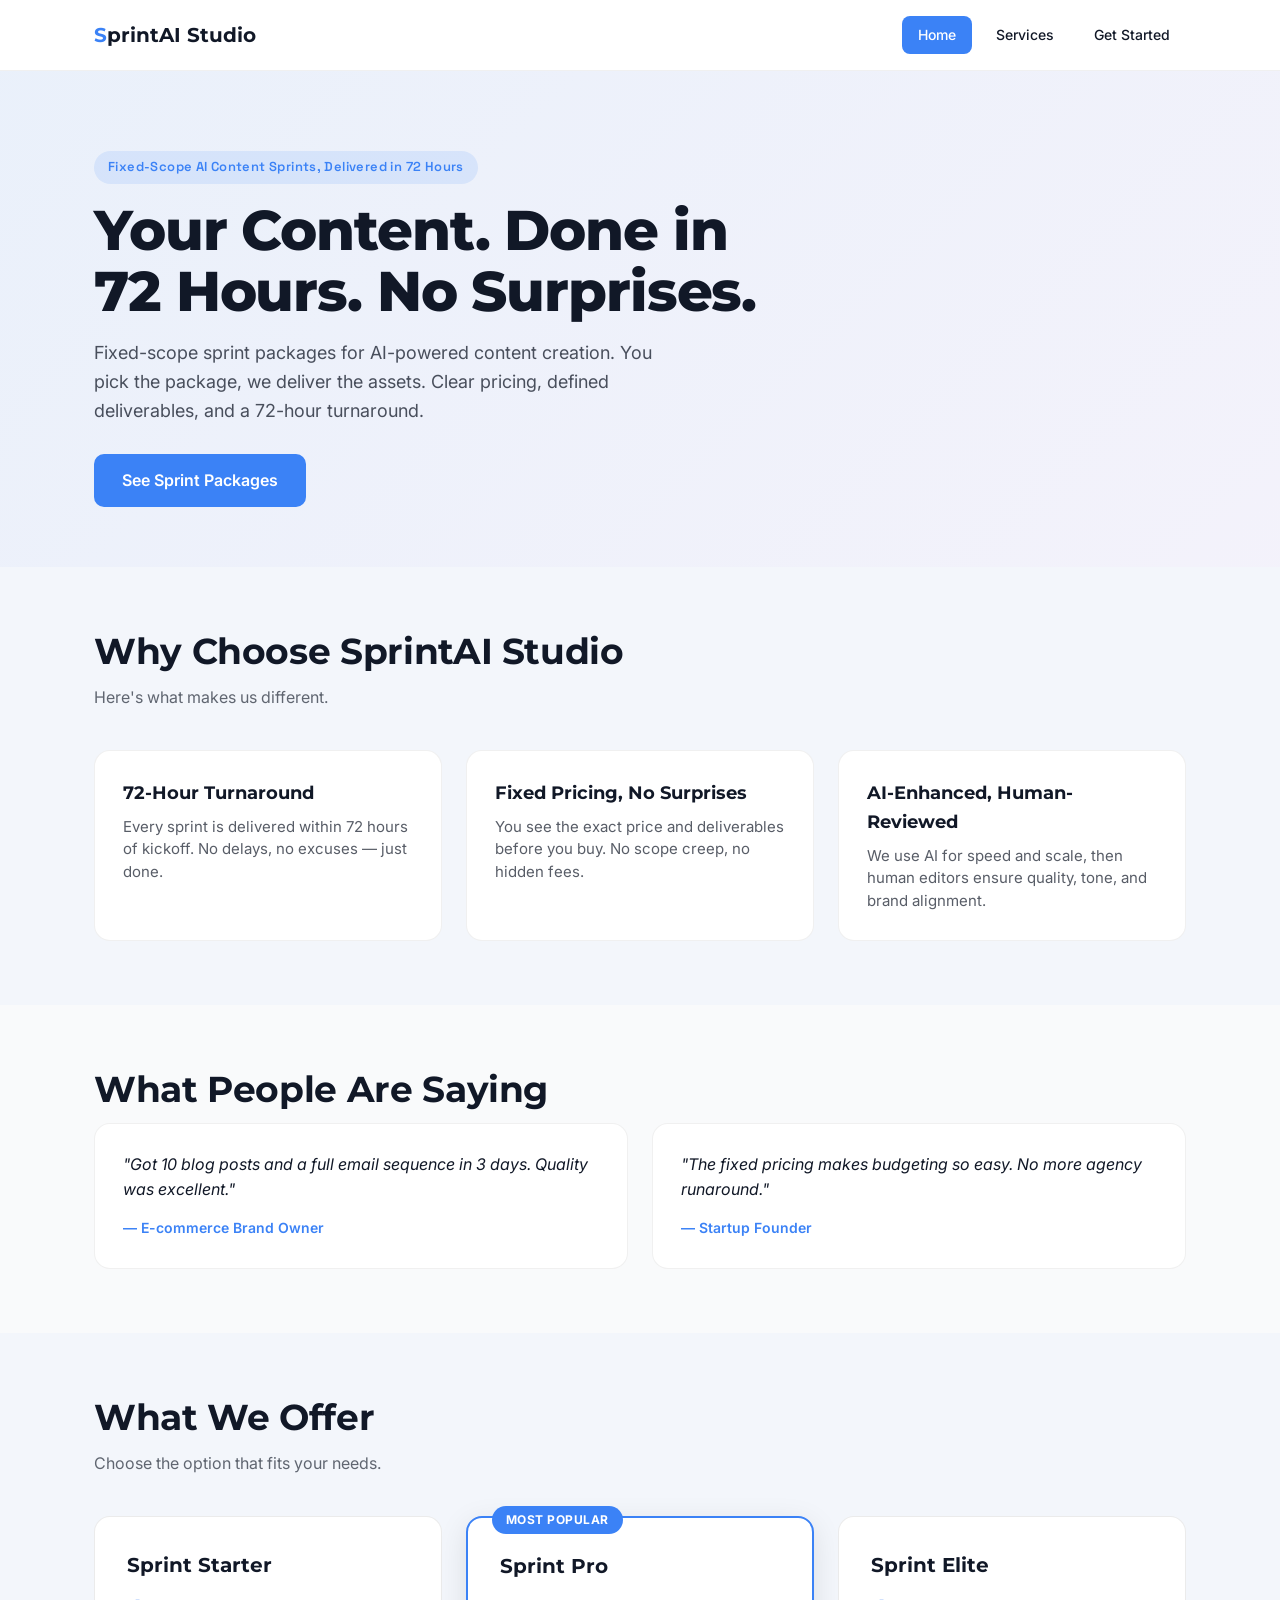
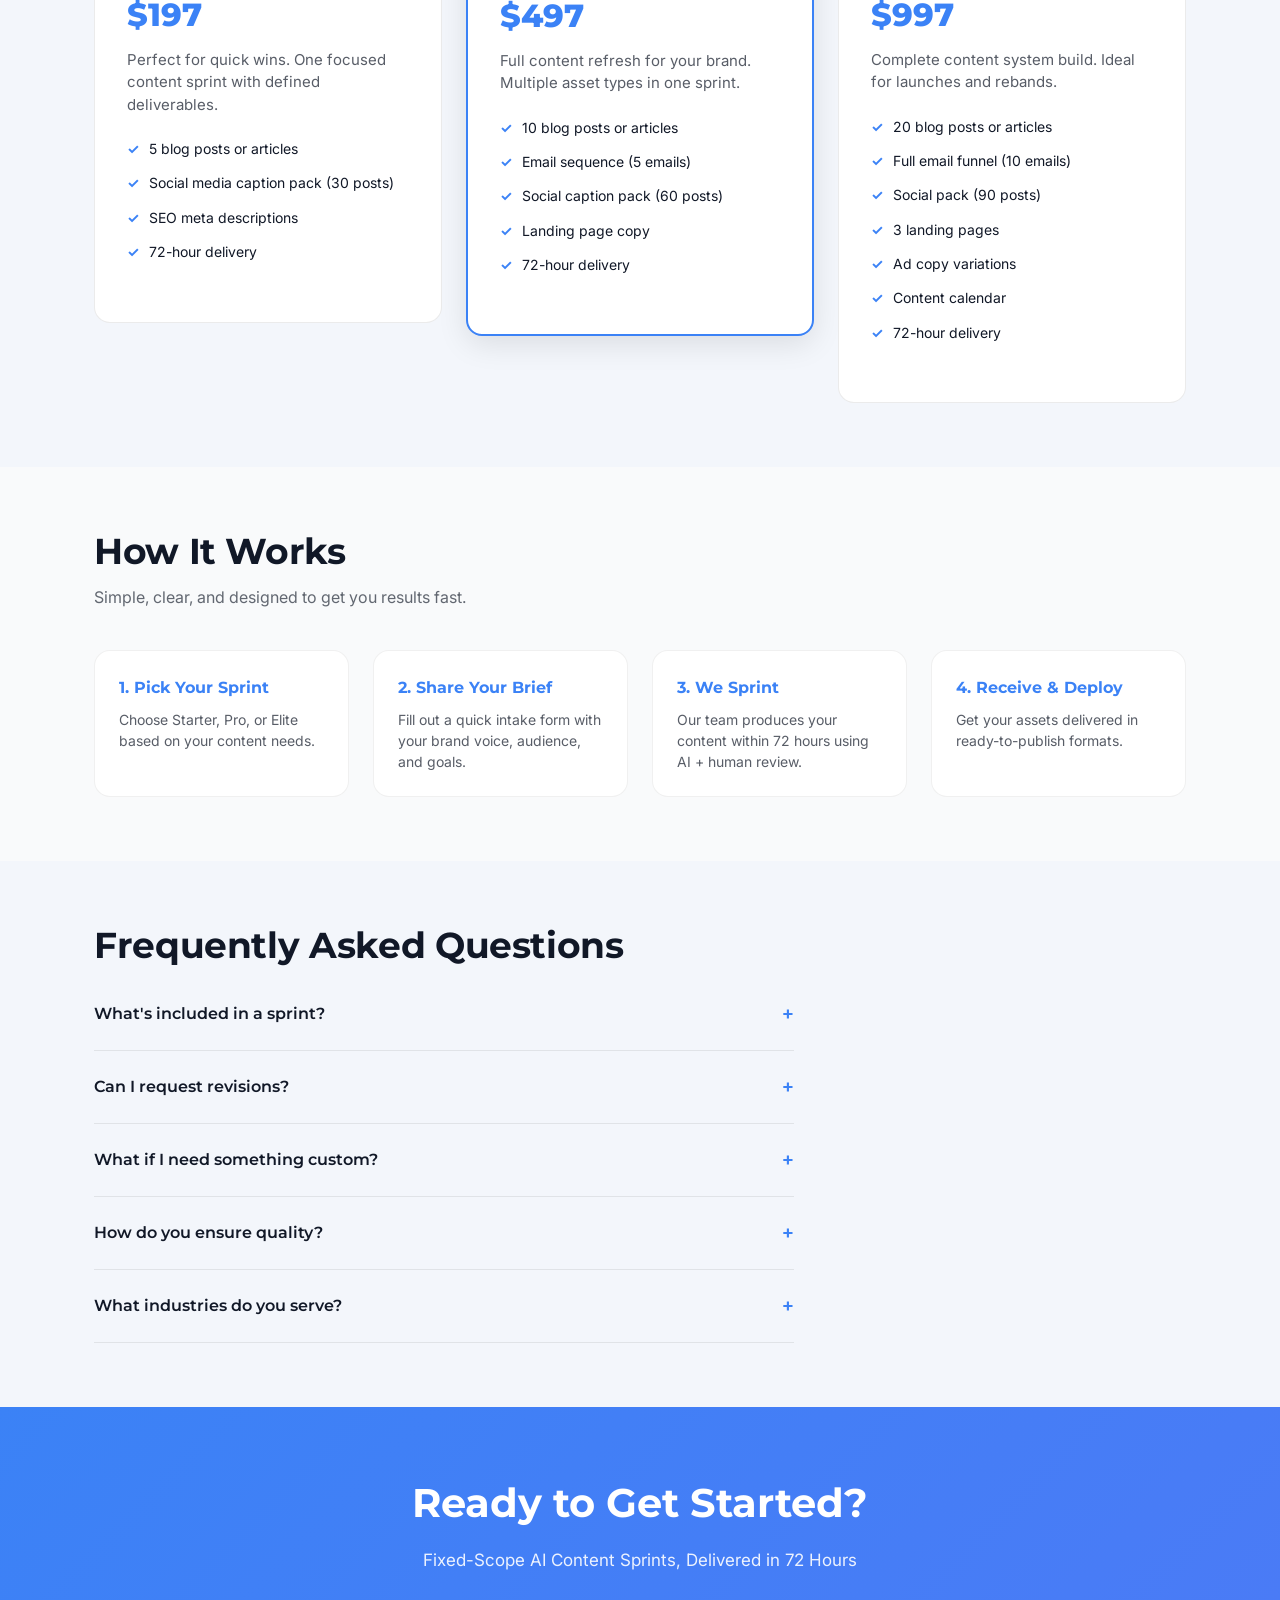
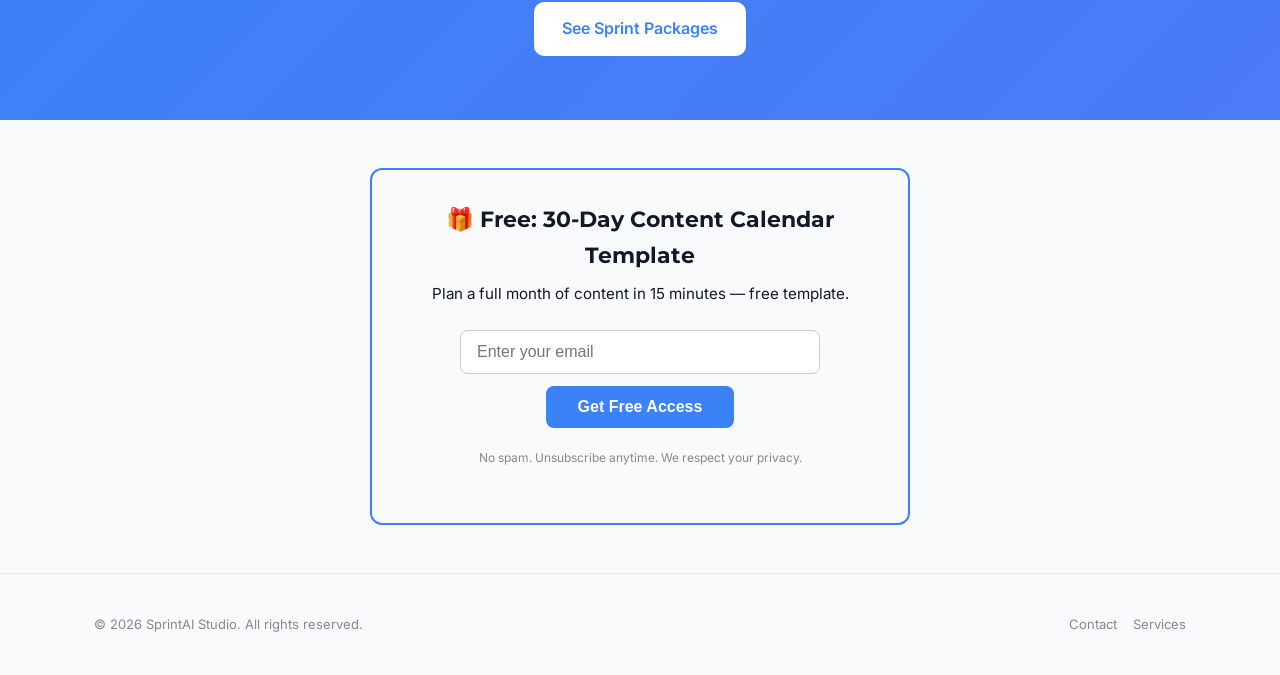
==== commit 0d0c4430: "Deploy sprintaistudios.com — ASI Network site update" ====
--- a/index.html
+++ b/index.html
@@ -16,6 +16,17 @@
   <link rel="preconnect" href="https://fonts.gstatic.com" crossorigin>
   <link href="https://fonts.googleapis.com/css2?family=Montserrat:wght@400;500;600;700;800&family=Inter:wght@400;500;600;700;800&family=Space+Grotesk:wght@400;500;600;700;800&display=swap" rel="stylesheet">
   <link rel="stylesheet" href="./styles.css">
+<script type="application/ld+json">
+{
+  "@context": "https://schema.org",
+  "@type": "ProfessionalService",
+  "name": "SprintAI Studio",
+  "description": "Done-for-you AI content sprints \u2014 strategy, creation, and distribution on a fixed timeline.",
+  "url": "https://sprintaistudios.com",
+  "email": "hello@sprintaistudios.com"
+}
+</script>
+<link rel="canonical" href="https://sprintaistudios.com/">
 </head>
 <body data-business-id="b4">
   <header class="site-header">
@@ -178,6 +189,18 @@
       <a href="./offer.html" class="btn btn-primary">See Sprint Packages</a>
     </div>
   </section>
+  
+  <!-- Lead Capture -->
+  <section class="lead-capture" id="free-resource">
+    <h3>🎁 Free: 30-Day Content Calendar Template</h3>
+    <p>Plan a full month of content in 15 minutes — free template.</p>
+    <form action="#" method="POST" id="lead-form">
+      <input type="email" name="email" placeholder="Enter your email" required aria-label="Email address">
+      <button type="submit">Get Free Access</button>
+      <p class="privacy-note">No spam. Unsubscribe anytime. We respect your privacy.</p>
+    </form>
+  </section>
+
   <footer class="site-footer">
     <div class="container">
       <div class="footer-content">
@@ -197,5 +220,27 @@
     if(window.ASI_ANALYTICS_URL){try{navigator.sendBeacon(window.ASI_ANALYTICS_URL,JSON.stringify({business_id:bid,page:page,referrer:document.referrer||'direct',timestamp:new Date().toISOString(),ua:navigator.userAgent}));}catch(e){}}
   })();
   </script>
+
+<script>
+// Lead capture — stores submissions locally until email service is connected
+document.addEventListener('DOMContentLoaded', function() {
+  var form = document.getElementById('lead-form');
+  if (form) {
+    form.addEventListener('submit', function(e) {
+      e.preventDefault();
+      var email = form.querySelector('input[type="email"]').value;
+      if (!email) return;
+      // Store locally (will be replaced with real email API endpoint)
+      var leads = JSON.parse(localStorage.getItem('asi_leads') || '[]');
+      leads.push({ email: email, timestamp: new Date().toISOString(), source: window.location.hostname });
+      localStorage.setItem('asi_leads', JSON.stringify(leads));
+      // Show success
+      var section = form.closest('.lead-capture');
+      section.innerHTML = '<h3>✅ You\'re in!</h3><p>Check your inbox for your free resource.</p>';
+    });
+  }
+});
+</script>
+
 </body>
 </html>
--- a/styles.css
+++ b/styles.css
@@ -174,3 +174,58 @@
   .nav-links a{padding:6px 10px;font-size:13px;}
   .footer-content{flex-direction:column;text-align:center;}
 }
+
+/* ── Lead Capture ── */
+.lead-capture {
+  background: var(--surface, #f8f9fa);
+  border: 2px solid var(--primary, #2563eb);
+  border-radius: 12px;
+  padding: 2rem;
+  margin: 3rem auto;
+  max-width: 540px;
+  text-align: center;
+}
+.lead-capture h3 {
+  font-family: var(--display, sans-serif);
+  color: var(--ink, #1a1a2e);
+  margin-bottom: 0.5rem;
+  font-size: 1.4rem;
+}
+.lead-capture p {
+  color: var(--ink, #333);
+  margin-bottom: 1.5rem;
+  font-size: 0.95rem;
+}
+.lead-capture form {
+  display: flex;
+  flex-direction: column;
+  gap: 0.75rem;
+  align-items: center;
+}
+.lead-capture input[type="email"] {
+  width: 100%;
+  max-width: 360px;
+  padding: 0.75rem 1rem;
+  border: 1px solid #ccc;
+  border-radius: 8px;
+  font-size: 1rem;
+}
+.lead-capture button {
+  background: var(--primary, #2563eb);
+  color: #fff;
+  border: none;
+  padding: 0.75rem 2rem;
+  border-radius: 8px;
+  font-size: 1rem;
+  font-weight: 600;
+  cursor: pointer;
+  transition: opacity 0.2s;
+}
+.lead-capture button:hover {
+  opacity: 0.9;
+}
+.lead-capture .privacy-note {
+  font-size: 0.75rem;
+  color: #888;
+  margin-top: 0.5rem;
+}
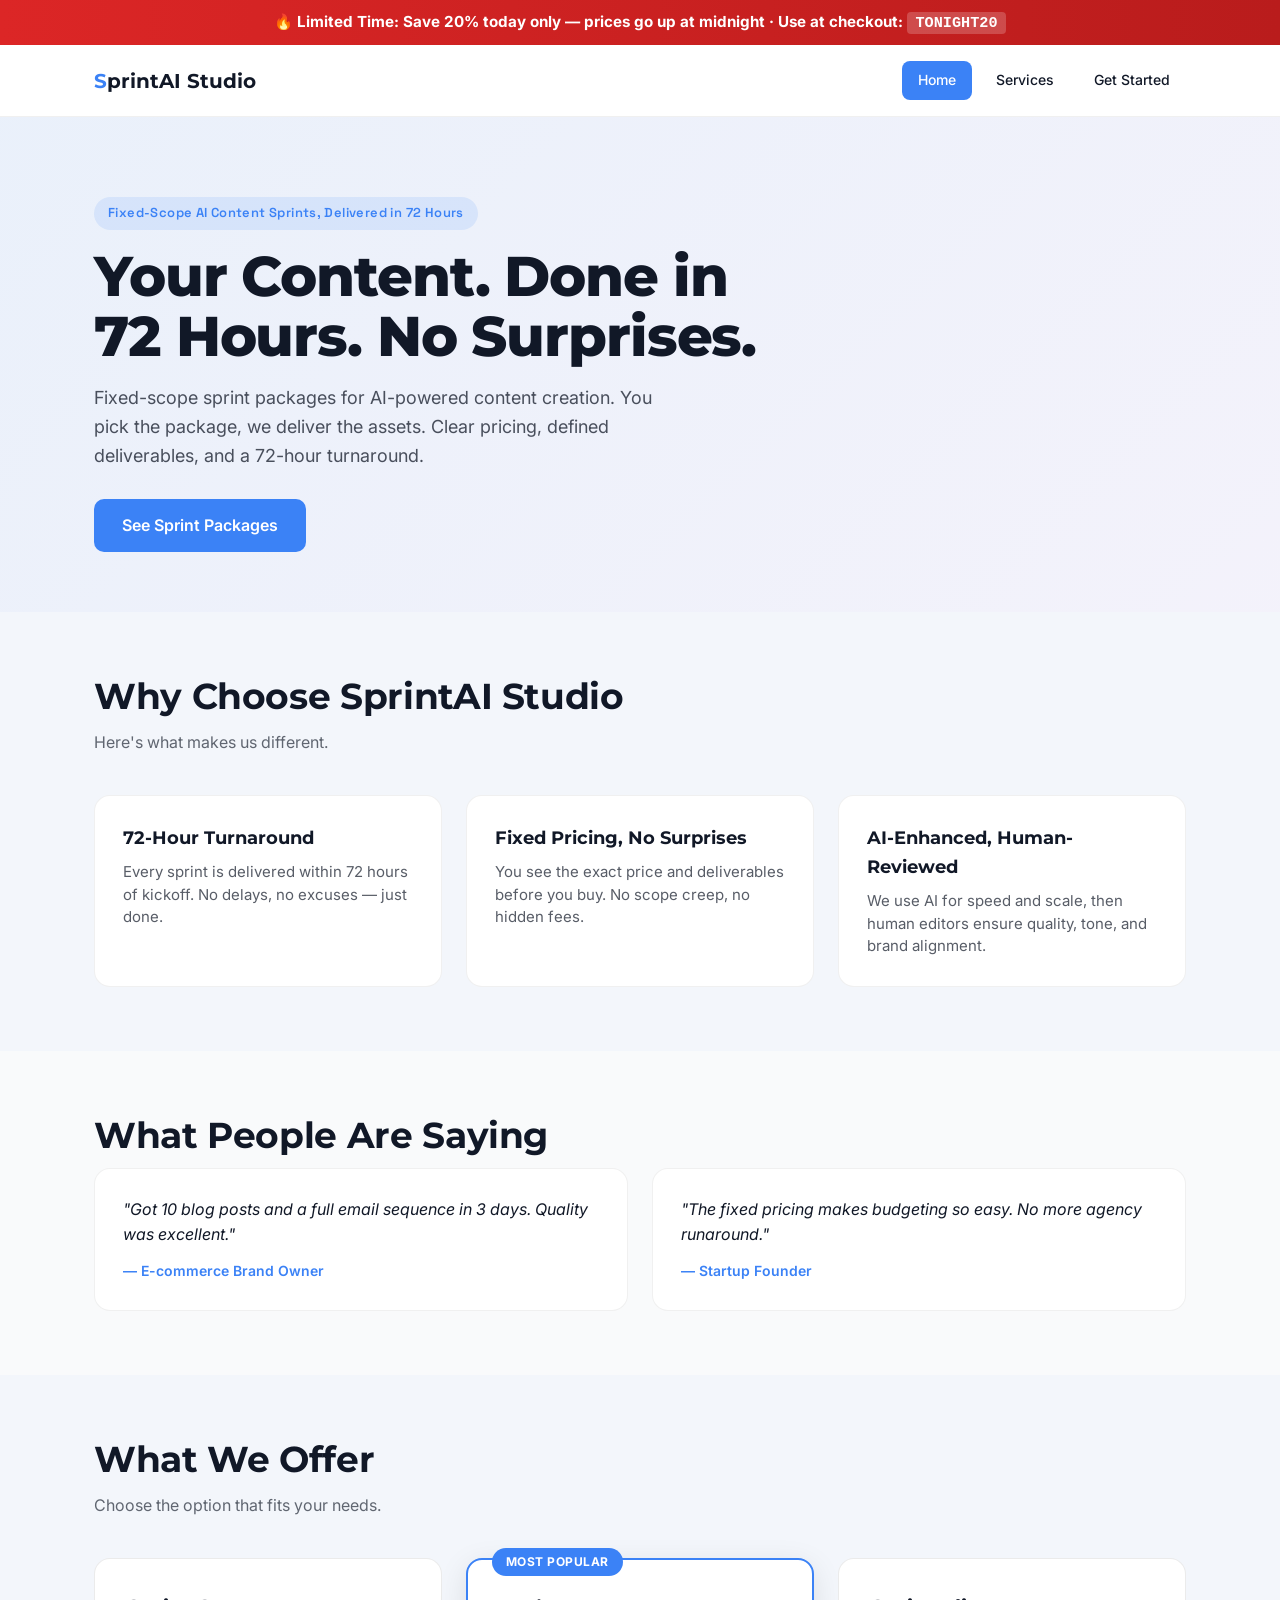
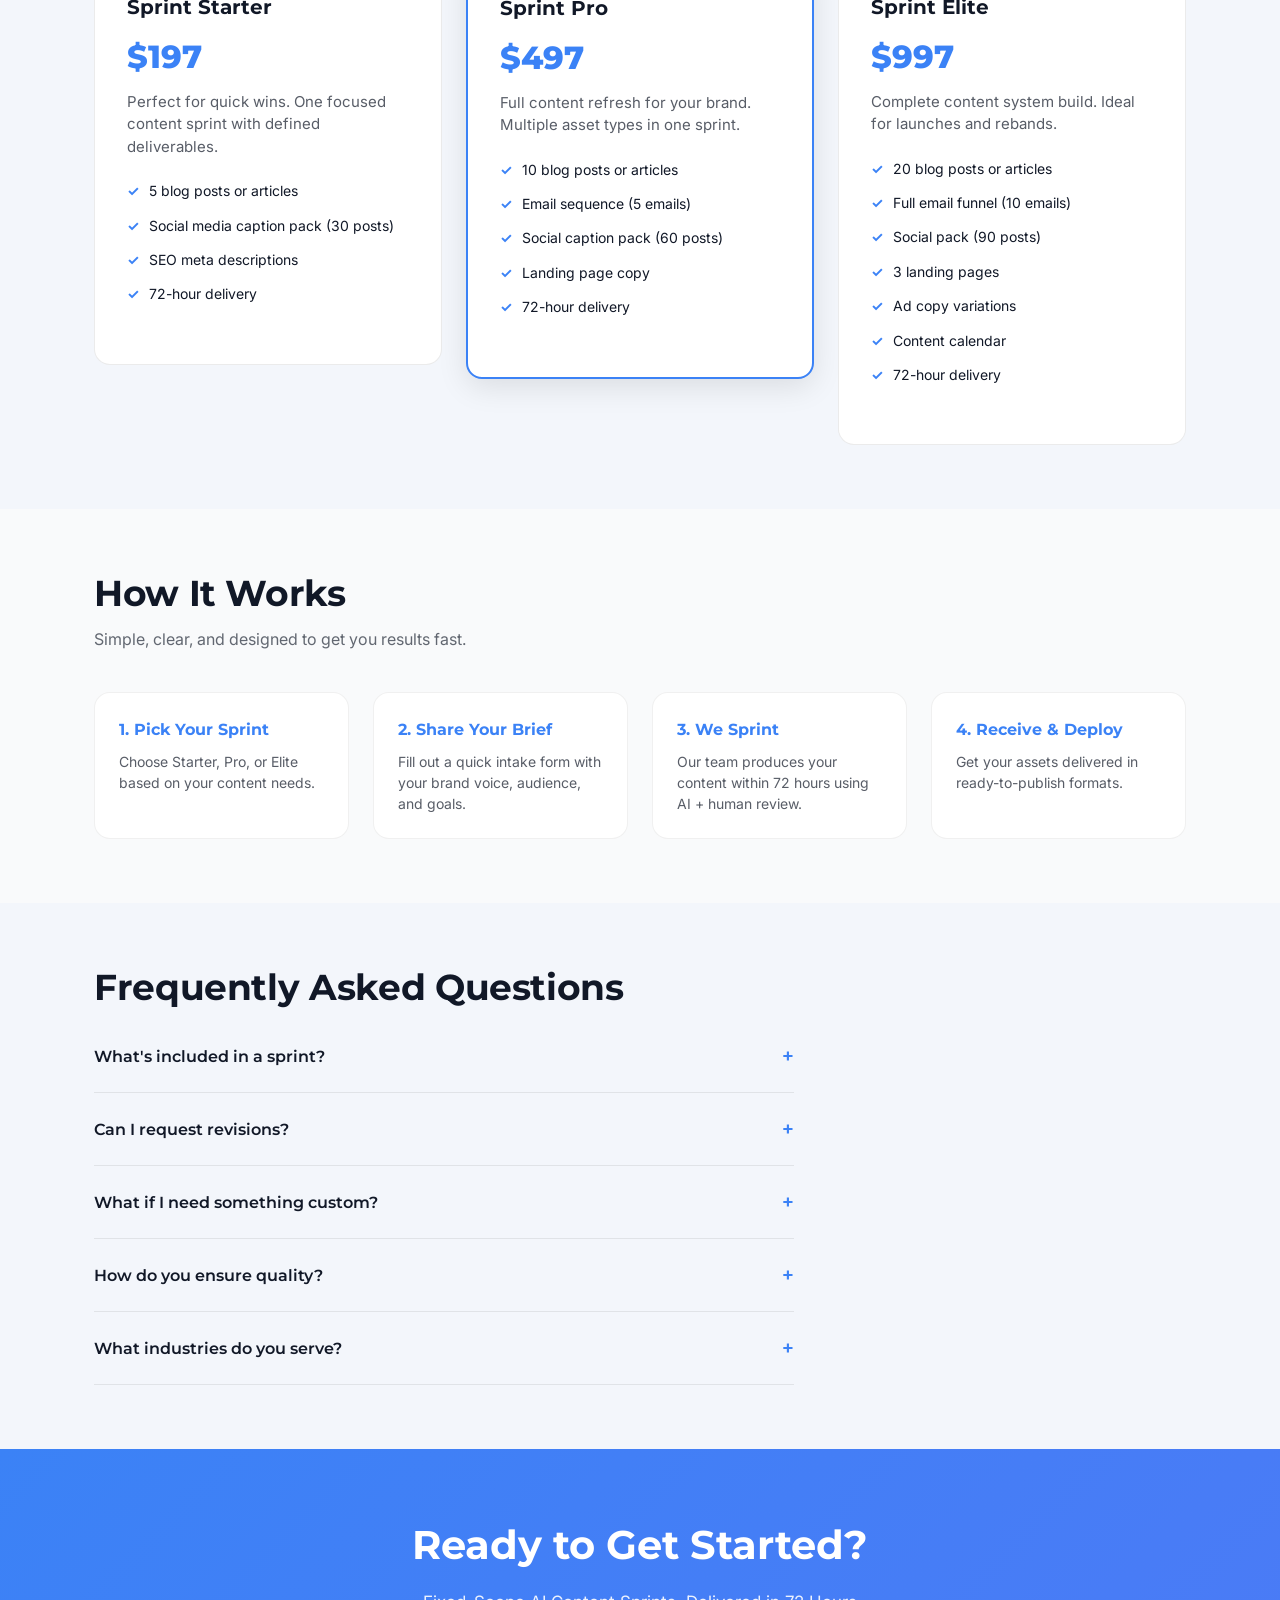
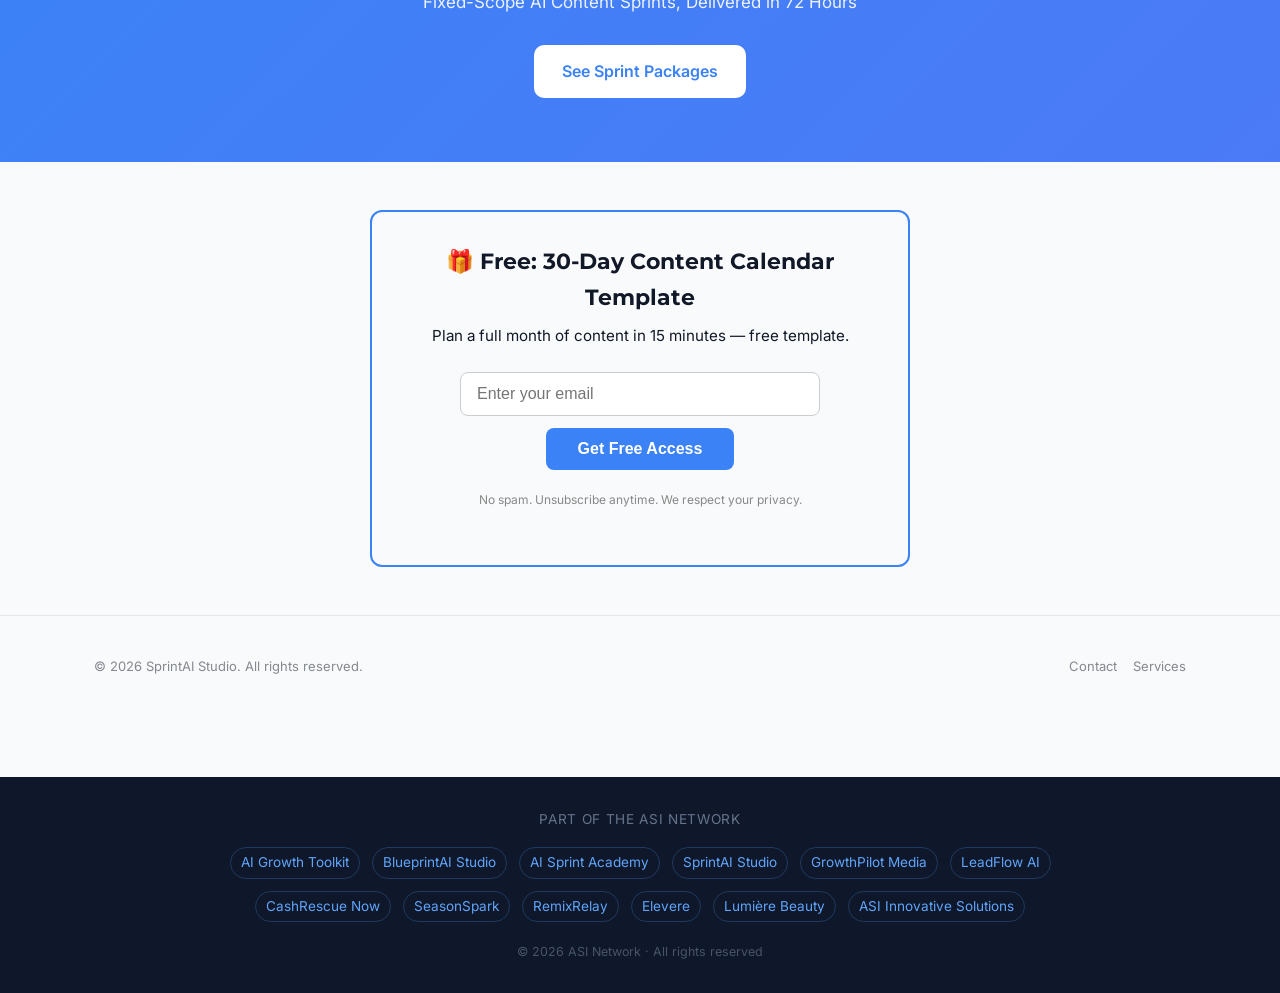
==== commit e30c1546: "Midnight sprint: urgency + network links [19:20Z]" ====
--- a/index.html
+++ b/index.html
@@ -1,4 +1,6 @@
-<!DOCTYPE html>
+<div style="background:linear-gradient(90deg,#dc2626,#b91c1c);color:white;text-align:center;padding:10px 20px;font-weight:700;font-size:0.95rem;position:sticky;top:0;z-index:9999;">
+  🔥 Limited Time: Save 20% today only — prices go up at midnight · Use at checkout: <span style="background:rgba(255,255,255,0.2);padding:2px 8px;border-radius:4px;font-family:monospace;">TONIGHT20</span>
+</div><!DOCTYPE html>
 <html lang="en">
 <head>
   <meta charset="utf-8">
@@ -242,5 +244,26 @@
 });
 </script>
 
+
+
+<div class="asi-network-footer" style="background:#0f172a;color:#94a3b8;padding:32px 20px;margin-top:60px;text-align:center;">
+  <p style="font-size:0.85rem;margin-bottom:16px;color:#64748b;letter-spacing:0.05em;text-transform:uppercase;">Part of the ASI Network</p>
+  <div style="display:flex;flex-wrap:wrap;justify-content:center;gap:12px;max-width:900px;margin:0 auto;">
+    <a href="https://growthkithq.com" style="color:#60a5fa;text-decoration:none;font-size:0.85rem;padding:4px 10px;border:1px solid #1e3a5f;border-radius:20px;">AI Growth Toolkit</a>
+    <a href="https://blueprintaistudios.com" style="color:#60a5fa;text-decoration:none;font-size:0.85rem;padding:4px 10px;border:1px solid #1e3a5f;border-radius:20px;">BlueprintAI Studio</a>
+    <a href="https://aisprintacademy.com" style="color:#60a5fa;text-decoration:none;font-size:0.85rem;padding:4px 10px;border:1px solid #1e3a5f;border-radius:20px;">AI Sprint Academy</a>
+    <a href="https://sprintaistudios.com" style="color:#60a5fa;text-decoration:none;font-size:0.85rem;padding:4px 10px;border:1px solid #1e3a5f;border-radius:20px;">SprintAI Studio</a>
+    <a href="https://thegrowthpilothq.com" style="color:#60a5fa;text-decoration:none;font-size:0.85rem;padding:4px 10px;border:1px solid #1e3a5f;border-radius:20px;">GrowthPilot Media</a>
+    <a href="https://theleadflowhq.com" style="color:#60a5fa;text-decoration:none;font-size:0.85rem;padding:4px 10px;border:1px solid #1e3a5f;border-radius:20px;">LeadFlow AI</a>
+    <a href="https://thecashrescue.com" style="color:#60a5fa;text-decoration:none;font-size:0.85rem;padding:4px 10px;border:1px solid #1e3a5f;border-radius:20px;">CashRescue Now</a>
+    <a href="https://myseasonalspark.com" style="color:#60a5fa;text-decoration:none;font-size:0.85rem;padding:4px 10px;border:1px solid #1e3a5f;border-radius:20px;">SeasonSpark</a>
+    <a href="https://vfaistudios.com" style="color:#60a5fa;text-decoration:none;font-size:0.85rem;padding:4px 10px;border:1px solid #1e3a5f;border-radius:20px;">RemixRelay</a>
+    <a href="https://elevstyle.com" style="color:#60a5fa;text-decoration:none;font-size:0.85rem;padding:4px 10px;border:1px solid #1e3a5f;border-radius:20px;">Elevere</a>
+    <a href="https://lumiereglowco.com" style="color:#60a5fa;text-decoration:none;font-size:0.85rem;padding:4px 10px;border:1px solid #1e3a5f;border-radius:20px;">Lumière Beauty</a>
+    <a href="https://asiinnovativesolutions.com" style="color:#60a5fa;text-decoration:none;font-size:0.85rem;padding:4px 10px;border:1px solid #1e3a5f;border-radius:20px;">ASI Innovative Solutions</a>
+  </div>
+  <p style="font-size:0.78rem;margin-top:20px;color:#475569;">© 2026 ASI Network · All rights reserved</p>
+</div>
+
 </body>
 </html>
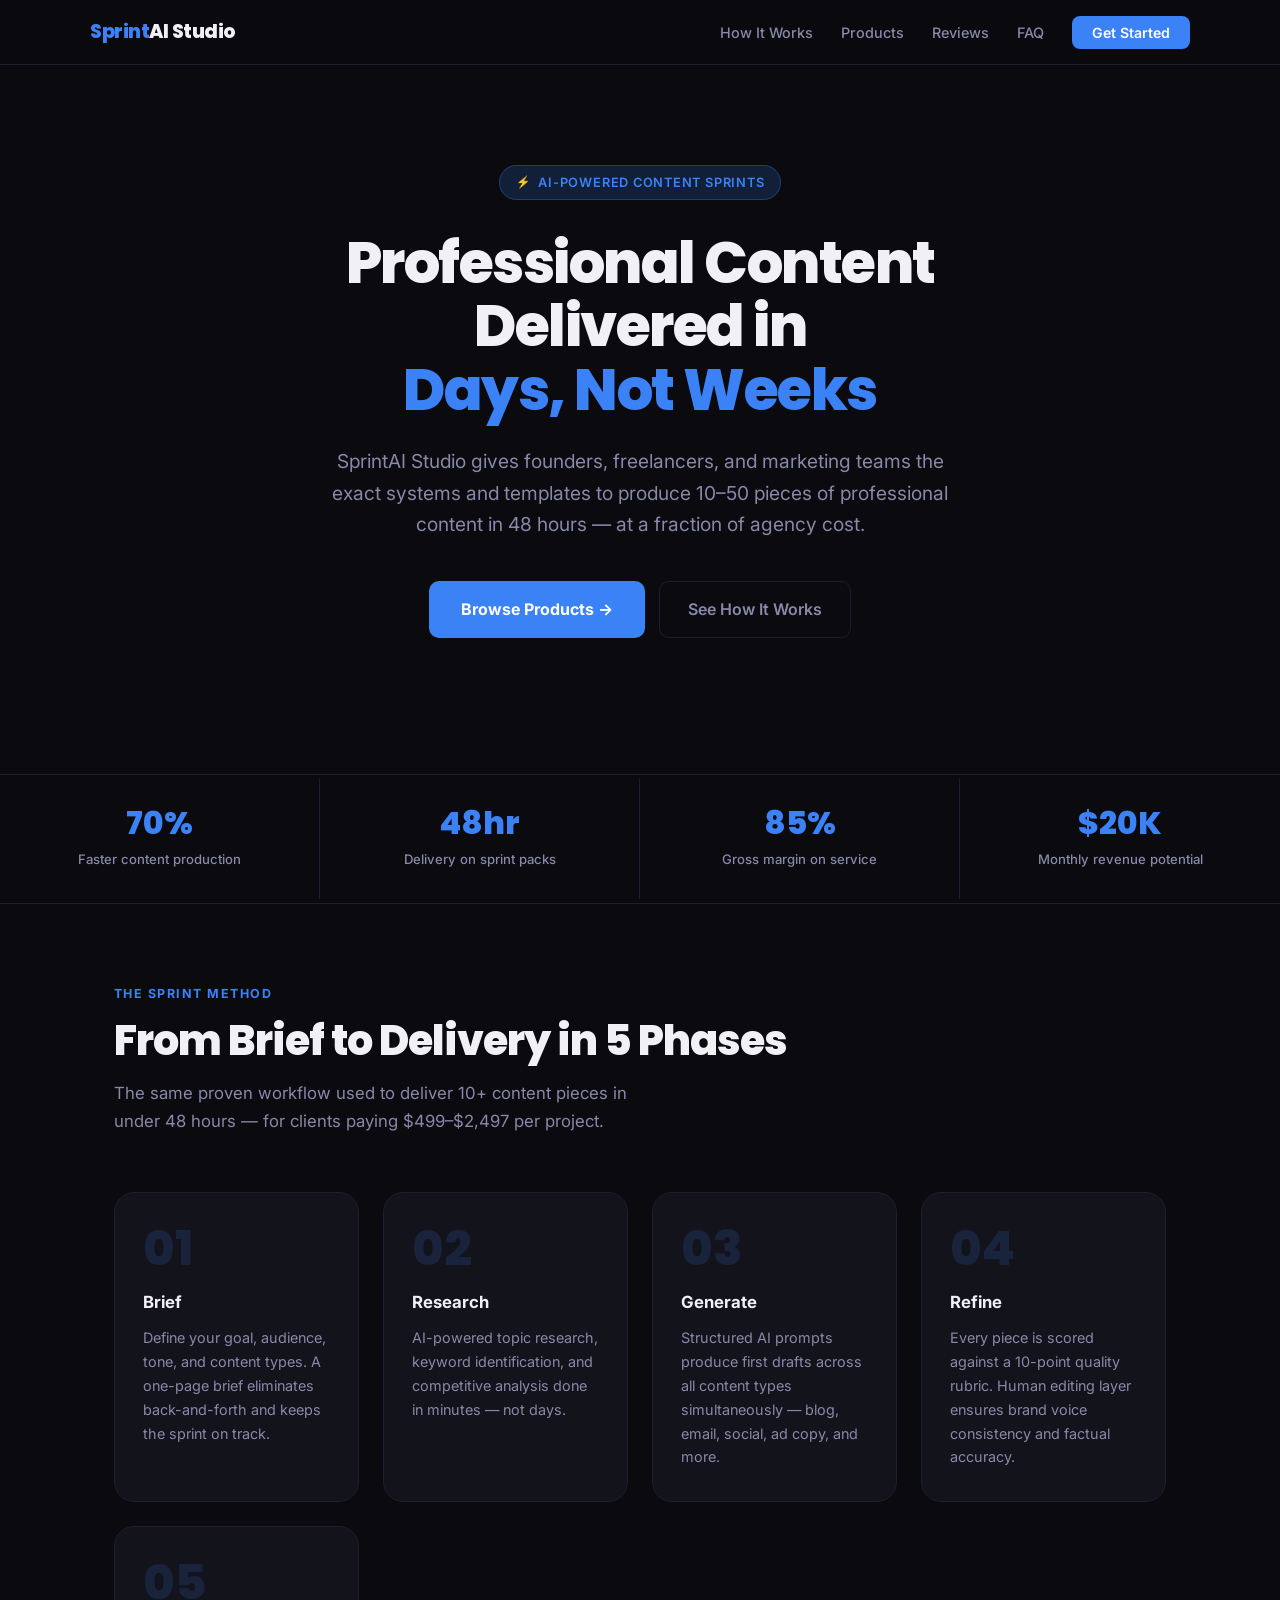
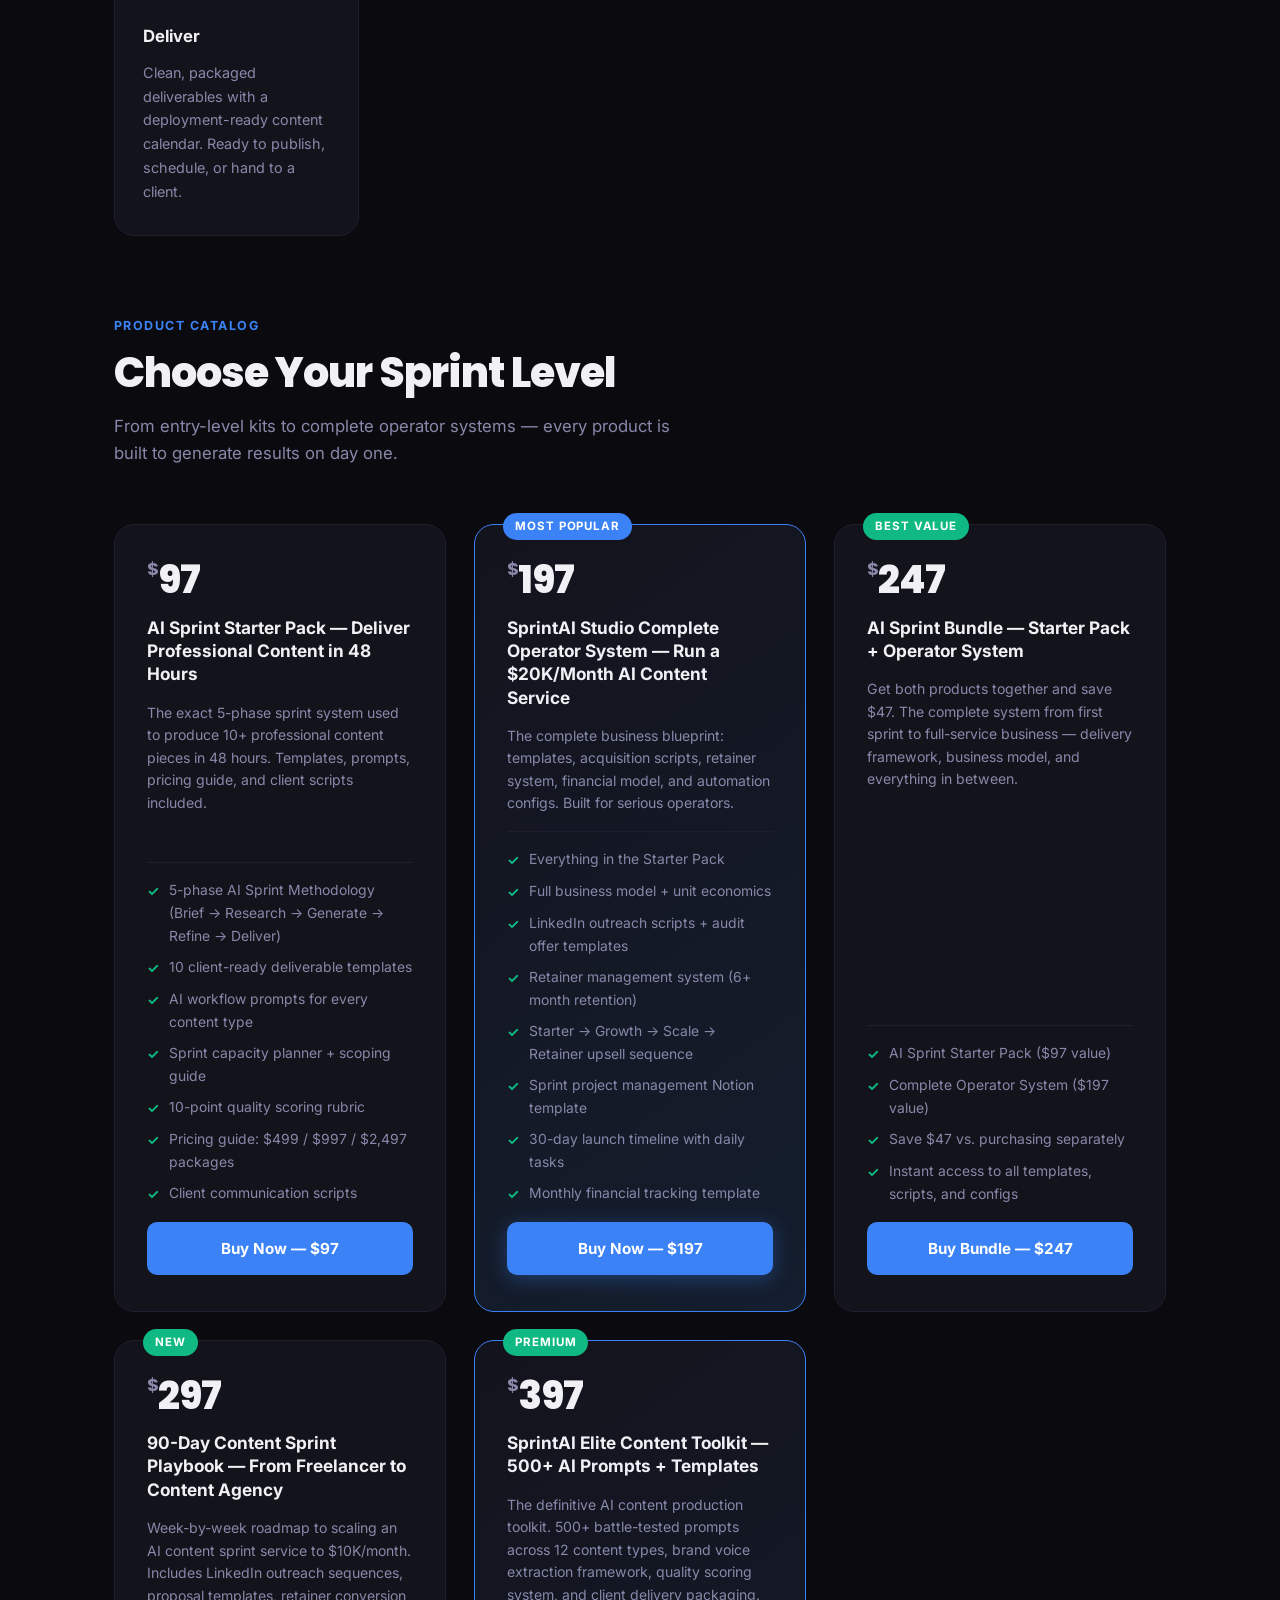
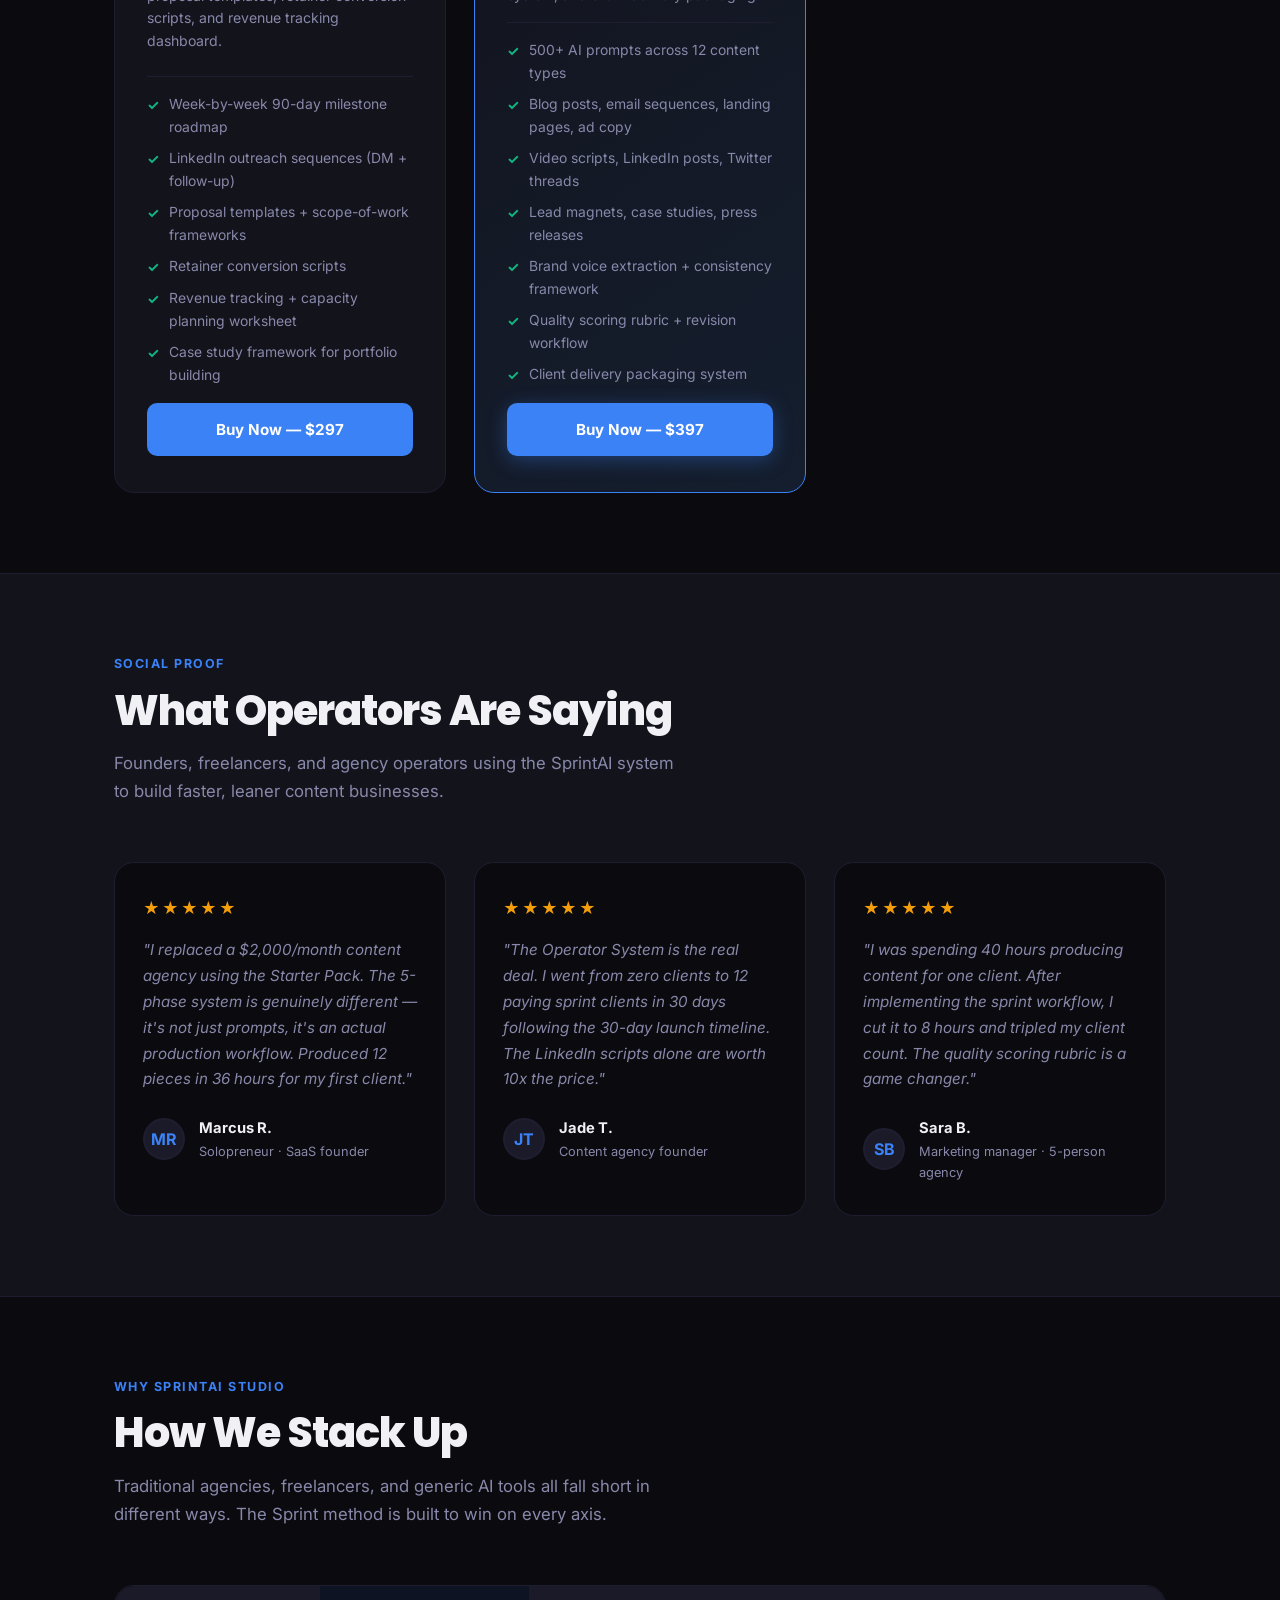
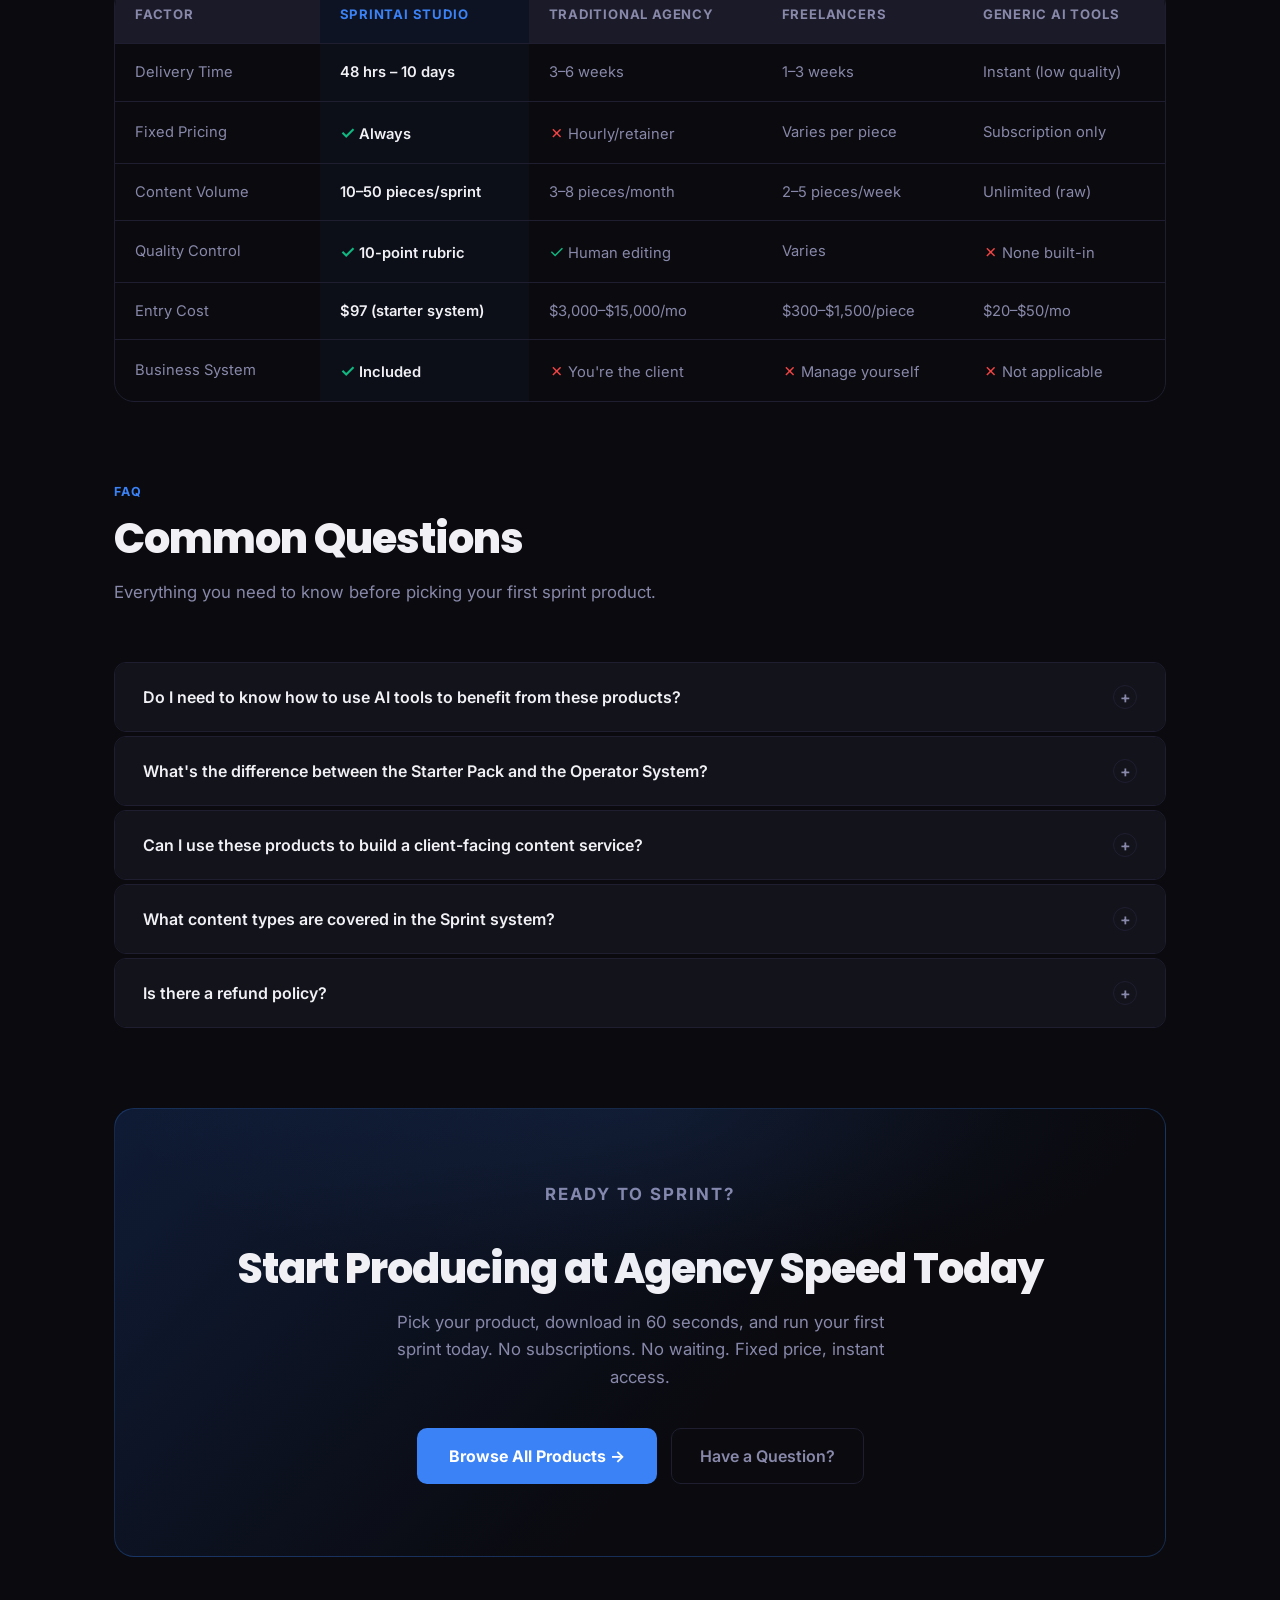
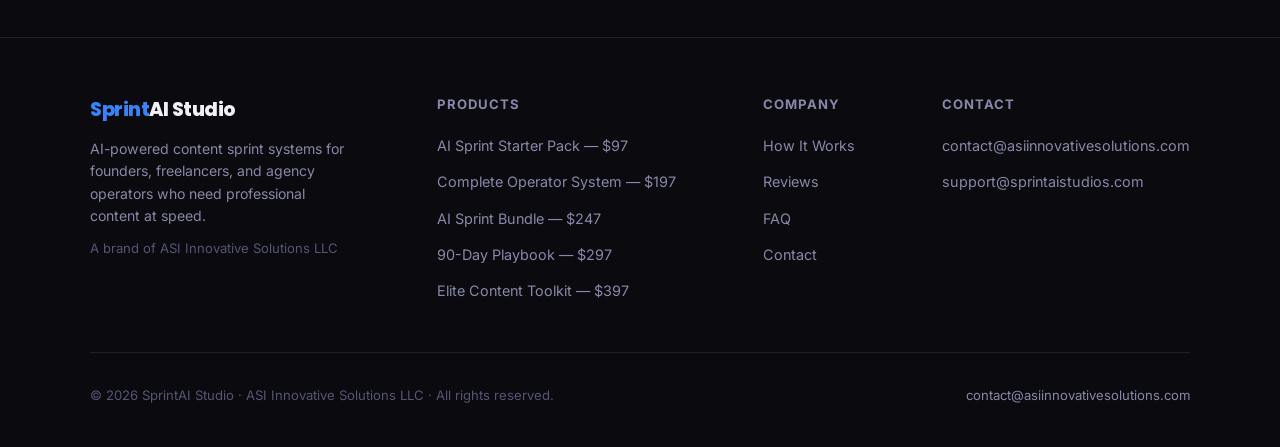
==== commit 66d38412: "Deploy updated landing page: Stripe checkout, new product grid, refreshed design" ====
--- a/index.html
+++ b/index.html
@@ -1,269 +1,1053 @@
-<div style="background:linear-gradient(90deg,#dc2626,#b91c1c);color:white;text-align:center;padding:10px 20px;font-weight:700;font-size:0.95rem;position:sticky;top:0;z-index:9999;">
-  🔥 Limited Time: Save 20% today only — prices go up at midnight · Use at checkout: <span style="background:rgba(255,255,255,0.2);padding:2px 8px;border-radius:4px;font-family:monospace;">TONIGHT20</span>
-</div><!DOCTYPE html>
+<!DOCTYPE html>
 <html lang="en">
 <head>
-  <meta charset="utf-8">
-  <meta name="viewport" content="width=device-width, initial-scale=1">
-  <title>Home | SprintAI Studio</title>
-  <meta name="description" content="Get professional AI-powered content, copy, and creative assets delivered in fixed-scope sprint packages. Clear pricing, fast turnaround, zero ambiguity.">
-  <meta property="og:title" content="Home | SprintAI Studio">
-  <meta property="og:description" content="Get professional AI-powered content, copy, and creative assets delivered in fixed-scope sprint packages. Clear pricing, fast turnaround, zero ambiguity.">
-  <meta property="og:type" content="website">
-  <meta property="og:url" content="https://sprintaistudios.com/">
-  <meta name="twitter:card" content="summary">
-  <meta name="twitter:title" content="Home | SprintAI Studio">
-  <meta name="twitter:description" content="Get professional AI-powered content, copy, and creative assets delivered in fixed-scope sprint packages. Clear pricing, fast turnaround, zero ambiguity.">
-  <link rel="preconnect" href="https://fonts.googleapis.com">
-  <link rel="preconnect" href="https://fonts.gstatic.com" crossorigin>
-  <link href="https://fonts.googleapis.com/css2?family=Montserrat:wght@400;500;600;700;800&family=Inter:wght@400;500;600;700;800&family=Space+Grotesk:wght@400;500;600;700;800&display=swap" rel="stylesheet">
-  <link rel="stylesheet" href="./styles.css">
-<script type="application/ld+json">
-{
-  "@context": "https://schema.org",
-  "@type": "ProfessionalService",
-  "name": "SprintAI Studio",
-  "description": "Done-for-you AI content sprints \u2014 strategy, creation, and distribution on a fixed timeline.",
-  "url": "https://sprintaistudios.com",
-  "email": "hello@sprintaistudios.com"
-}
-</script>
-<link rel="canonical" href="https://sprintaistudios.com/">
+  <meta charset="UTF-8" />
+  <meta name="viewport" content="width=device-width, initial-scale=1.0" />
+  <title>SprintAI Studio — AI-Powered Content Delivered in Days, Not Weeks</title>
+  <meta name="description" content="SprintAI Studio delivers professional AI-powered content sprints — blog posts, email sequences, ad copy, social media, and more — in 5–10 business days. Fixed pricing, guaranteed delivery, zero AI learning curve." />
+  <link rel="preconnect" href="https://fonts.googleapis.com" />
+  <link rel="preconnect" href="https://fonts.gstatic.com" crossorigin />
+  <link href="https://fonts.googleapis.com/css2?family=Inter:wght@400;500;600&family=Poppins:wght@700;800&display=swap" rel="stylesheet" />
+  <!-- Stripe Checkout (Payment Links) -->
+  <style>
+    *, *::before, *::after { box-sizing: border-box; margin: 0; padding: 0; }
+
+    :root {
+      --bg:         #0a0a0f;
+      --bg-card:    #13131c;
+      --bg-card2:   #1a1a28;
+      --border:     #1e1e30;
+      --accent:     #3b82f6;
+      --accent-dim: #1d4ed8;
+      --accent-glow:rgba(59,130,246,0.18);
+      --purple:     #8b5cf6;
+      --amber:      #f59e0b;
+      --green:      #10b981;
+      --text:       #f0f0f5;
+      --text-muted: #8888aa;
+      --text-dim:   #555577;
+      --radius:     12px;
+      --radius-lg:  20px;
+    }
+
+    html { scroll-behavior: smooth; }
+
+    body {
+      background: var(--bg);
+      color: var(--text);
+      font-family: 'Inter', sans-serif;
+      font-size: 16px;
+      line-height: 1.65;
+      -webkit-font-smoothing: antialiased;
+    }
+
+    /* ── NAV ── */
+    nav {
+      position: sticky;
+      top: 0;
+      z-index: 100;
+      background: rgba(10,10,15,0.92);
+      backdrop-filter: blur(12px);
+      border-bottom: 1px solid var(--border);
+      padding: 0 24px;
+    }
+    .nav-inner {
+      max-width: 1100px;
+      margin: 0 auto;
+      display: flex;
+      align-items: center;
+      justify-content: space-between;
+      height: 64px;
+      gap: 24px;
+    }
+    .nav-logo {
+      font-family: 'Poppins', sans-serif;
+      font-weight: 800;
+      font-size: 1.2rem;
+      color: var(--text);
+      text-decoration: none;
+      letter-spacing: -0.5px;
+    }
+    .nav-logo span { color: var(--accent); }
+    .nav-links {
+      display: flex;
+      gap: 28px;
+      list-style: none;
+    }
+    .nav-links a {
+      color: var(--text-muted);
+      text-decoration: none;
+      font-size: 0.9rem;
+      font-weight: 500;
+      transition: color 0.2s;
+    }
+    .nav-links a:hover { color: var(--text); }
+    .nav-cta {
+      background: var(--accent);
+      color: #fff !important;
+      padding: 8px 20px;
+      border-radius: 8px;
+      font-weight: 600 !important;
+      font-size: 0.88rem !important;
+      transition: background 0.2s !important;
+    }
+    .nav-cta:hover { background: var(--accent-dim) !important; }
+    @media(max-width:660px){
+      .nav-links { display:none; }
+    }
+
+    /* ── HERO ── */
+    .hero {
+      text-align: center;
+      padding: 100px 24px 80px;
+      max-width: 820px;
+      margin: 0 auto;
+    }
+    .hero-badge {
+      display: inline-flex;
+      align-items: center;
+      gap: 8px;
+      background: var(--accent-glow);
+      border: 1px solid rgba(59,130,246,0.3);
+      color: var(--accent);
+      font-size: 0.8rem;
+      font-weight: 600;
+      letter-spacing: 0.06em;
+      text-transform: uppercase;
+      padding: 6px 16px;
+      border-radius: 100px;
+      margin-bottom: 32px;
+    }
+    .hero-badge::before { content: '⚡'; font-size: 0.9em; }
+    h1 {
+      font-family: 'Poppins', sans-serif;
+      font-weight: 800;
+      font-size: clamp(2.2rem, 5vw, 3.6rem);
+      line-height: 1.1;
+      letter-spacing: -1.5px;
+      color: var(--text);
+      margin-bottom: 24px;
+    }
+    h1 .highlight {
+      color: var(--accent);
+    }
+    .hero-sub {
+      font-size: clamp(1rem, 2.2vw, 1.2rem);
+      color: var(--text-muted);
+      max-width: 620px;
+      margin: 0 auto 40px;
+    }
+    .hero-actions {
+      display: flex;
+      flex-wrap: wrap;
+      gap: 14px;
+      justify-content: center;
+      margin-bottom: 56px;
+    }
+    .btn-primary {
+      display: inline-flex;
+      align-items: center;
+      gap: 8px;
+      background: var(--accent);
+      color: #fff;
+      font-weight: 700;
+      font-size: 1rem;
+      padding: 14px 32px;
+      border-radius: 10px;
+      text-decoration: none;
+      transition: background 0.2s, transform 0.15s;
+    }
+    .btn-primary:hover { background: var(--accent-dim); transform: translateY(-1px); }
+    .btn-secondary {
+      display: inline-flex;
+      align-items: center;
+      gap: 8px;
+      background: transparent;
+      color: var(--text-muted);
+      border: 1px solid var(--border);
+      font-weight: 600;
+      font-size: 1rem;
+      padding: 14px 28px;
+      border-radius: 10px;
+      text-decoration: none;
+      transition: border-color 0.2s, color 0.2s;
+    }
+    .btn-secondary:hover { border-color: var(--accent); color: var(--text); }
+
+    /* ── STATS BAR ── */
+    .stats-bar {
+      display: flex;
+      flex-wrap: wrap;
+      justify-content: center;
+      gap: 0;
+      border-top: 1px solid var(--border);
+      border-bottom: 1px solid var(--border);
+      padding: 4px 0;
+    }
+    .stat-item {
+      flex: 1 1 160px;
+      text-align: center;
+      padding: 28px 20px;
+      border-right: 1px solid var(--border);
+    }
+    .stat-item:last-child { border-right: none; }
+    .stat-num {
+      font-family: 'Poppins', sans-serif;
+      font-weight: 800;
+      font-size: 2rem;
+      color: var(--accent);
+      display: block;
+      line-height: 1;
+      margin-bottom: 6px;
+    }
+    .stat-label {
+      font-size: 0.82rem;
+      color: var(--text-muted);
+      font-weight: 500;
+    }
+    @media(max-width:500px){
+      .stat-item { border-right: none; border-bottom: 1px solid var(--border); }
+      .stat-item:last-child { border-bottom: none; }
+    }
+
+    /* ── SECTION WRAPPER ── */
+    .section {
+      max-width: 1100px;
+      margin: 0 auto;
+      padding: 80px 24px;
+    }
+    .section-label {
+      font-size: 0.78rem;
+      font-weight: 700;
+      letter-spacing: 0.12em;
+      text-transform: uppercase;
+      color: var(--accent);
+      margin-bottom: 12px;
+    }
+    h2 {
+      font-family: 'Poppins', sans-serif;
+      font-weight: 800;
+      font-size: clamp(1.8rem, 3.5vw, 2.6rem);
+      letter-spacing: -1px;
+      line-height: 1.15;
+      margin-bottom: 16px;
+    }
+    .section-intro {
+      color: var(--text-muted);
+      max-width: 560px;
+      margin-bottom: 56px;
+      font-size: 1.05rem;
+    }
+
+    /* ── HOW IT WORKS ── */
+    .steps-grid {
+      display: grid;
+      grid-template-columns: repeat(auto-fit, minmax(210px, 1fr));
+      gap: 24px;
+    }
+    .step-card {
+      background: var(--bg-card);
+      border: 1px solid var(--border);
+      border-radius: var(--radius-lg);
+      padding: 32px 28px;
+      position: relative;
+    }
+    .step-num {
+      font-family: 'Poppins', sans-serif;
+      font-weight: 800;
+      font-size: 3rem;
+      color: var(--accent-glow);
+      line-height: 1;
+      margin-bottom: 16px;
+      color: rgba(59,130,246,0.15);
+    }
+    .step-title {
+      font-weight: 700;
+      font-size: 1.05rem;
+      margin-bottom: 10px;
+      color: var(--text);
+    }
+    .step-body { font-size: 0.9rem; color: var(--text-muted); }
+
+    /* ── PRODUCTS ── */
+    .products-grid {
+      display: grid;
+      grid-template-columns: repeat(auto-fill, minmax(300px, 1fr));
+      gap: 28px;
+    }
+    .product-card {
+      background: var(--bg-card);
+      border: 1px solid var(--border);
+      border-radius: var(--radius-lg);
+      padding: 36px 32px;
+      display: flex;
+      flex-direction: column;
+      gap: 16px;
+      position: relative;
+      transition: border-color 0.25s, transform 0.2s;
+    }
+    .product-card:hover {
+      border-color: rgba(59,130,246,0.45);
+      transform: translateY(-3px);
+    }
+    .product-card.featured {
+      border-color: var(--accent);
+      background: linear-gradient(145deg, #13131c 0%, #141e2e 100%);
+    }
+    .badge-popular {
+      position: absolute;
+      top: -12px;
+      left: 28px;
+      background: var(--accent);
+      color: #fff;
+      font-size: 0.72rem;
+      font-weight: 700;
+      letter-spacing: 0.08em;
+      text-transform: uppercase;
+      padding: 4px 12px;
+      border-radius: 100px;
+    }
+    .badge-new {
+      position: absolute;
+      top: -12px;
+      left: 28px;
+      background: var(--green);
+      color: #fff;
+      font-size: 0.72rem;
+      font-weight: 700;
+      letter-spacing: 0.08em;
+      text-transform: uppercase;
+      padding: 4px 12px;
+      border-radius: 100px;
+    }
+    .product-price {
+      font-family: 'Poppins', sans-serif;
+      font-weight: 800;
+      font-size: 2.4rem;
+      color: var(--text);
+      letter-spacing: -1px;
+      line-height: 1;
+    }
+    .product-price sup {
+      font-size: 1.1rem;
+      vertical-align: top;
+      padding-top: 8px;
+      font-weight: 700;
+      color: var(--text-muted);
+    }
+    .product-title {
+      font-weight: 700;
+      font-size: 1.08rem;
+      color: var(--text);
+      line-height: 1.35;
+    }
+    .product-desc {
+      font-size: 0.88rem;
+      color: var(--text-muted);
+      line-height: 1.6;
+      flex: 1;
+    }
+    .product-divider {
+      border: none;
+      border-top: 1px solid var(--border);
+    }
+    .product-features {
+      list-style: none;
+      display: flex;
+      flex-direction: column;
+      gap: 8px;
+    }
+    .product-features li {
+      font-size: 0.87rem;
+      color: var(--text-muted);
+      display: flex;
+      align-items: flex-start;
+      gap: 10px;
+    }
+    .product-features li::before {
+      content: '✓';
+      color: var(--green);
+      font-weight: 700;
+      flex-shrink: 0;
+      margin-top: 1px;
+    }
+    /* Buy button */
+    .buy-button {
+      display: block;
+      text-align: center;
+      background: var(--accent);
+      color: #fff;
+      font-weight: 700;
+      font-size: 0.95rem;
+      padding: 14px 24px;
+      border-radius: 10px;
+      text-decoration: none;
+      border: none;
+      cursor: pointer;
+      transition: background 0.2s;
+      font-family: 'Inter', sans-serif;
+    }
+    .buy-button:hover { background: var(--accent-dim); }
+    .product-card.featured .buy-button {
+      background: var(--accent);
+      box-shadow: 0 4px 20px rgba(59,130,246,0.35);
+    }
+
+    /* ── SOCIAL PROOF ── */
+    .proof-section {
+      background: var(--bg-card);
+      border-top: 1px solid var(--border);
+      border-bottom: 1px solid var(--border);
+    }
+    .testimonials-grid {
+      display: grid;
+      grid-template-columns: repeat(auto-fit, minmax(280px, 1fr));
+      gap: 28px;
+    }
+    .testimonial-card {
+      background: var(--bg);
+      border: 1px solid var(--border);
+      border-radius: var(--radius-lg);
+      padding: 32px 28px;
+    }
+    .stars {
+      color: var(--amber);
+      font-size: 1rem;
+      letter-spacing: 2px;
+      margin-bottom: 16px;
+    }
+    .testimonial-text {
+      font-size: 0.95rem;
+      color: var(--text-muted);
+      line-height: 1.7;
+      margin-bottom: 24px;
+      font-style: italic;
+    }
+    .testimonial-author {
+      display: flex;
+      align-items: center;
+      gap: 14px;
+    }
+    .author-avatar {
+      width: 42px;
+      height: 42px;
+      border-radius: 50%;
+      background: var(--bg-card2);
+      border: 2px solid var(--border);
+      display: flex;
+      align-items: center;
+      justify-content: center;
+      font-weight: 700;
+      font-size: 1rem;
+      color: var(--accent);
+      flex-shrink: 0;
+    }
+    .author-name { font-weight: 700; font-size: 0.92rem; }
+    .author-role { font-size: 0.8rem; color: var(--text-muted); }
+
+    /* ── COMPARISON ── */
+    .comparison-table {
+      width: 100%;
+      border-collapse: collapse;
+      border-radius: var(--radius-lg);
+      overflow: hidden;
+      font-size: 0.92rem;
+    }
+    .comparison-table th {
+      background: var(--bg-card2);
+      padding: 18px 20px;
+      text-align: left;
+      font-weight: 700;
+      border-bottom: 1px solid var(--border);
+      color: var(--text-muted);
+      font-size: 0.82rem;
+      letter-spacing: 0.06em;
+      text-transform: uppercase;
+    }
+    .comparison-table th.highlight-col {
+      color: var(--accent);
+      background: rgba(59,130,246,0.08);
+    }
+    .comparison-table td {
+      padding: 16px 20px;
+      border-bottom: 1px solid var(--border);
+      color: var(--text-muted);
+    }
+    .comparison-table td.highlight-col {
+      background: rgba(59,130,246,0.04);
+      color: var(--text);
+      font-weight: 600;
+    }
+    .comparison-table tr:last-child td { border-bottom: none; }
+    .comparison-table tr:hover td { background: rgba(255,255,255,0.02); }
+    .comparison-table tr:hover td.highlight-col { background: rgba(59,130,246,0.06); }
+    .check { color: var(--green); font-size: 1.1rem; }
+    .cross { color: #ef4444; font-size: 1.1rem; }
+
+    /* ── FAQ ── */
+    .faq-list {
+      display: flex;
+      flex-direction: column;
+      gap: 4px;
+    }
+    .faq-item {
+      border: 1px solid var(--border);
+      border-radius: var(--radius);
+      overflow: hidden;
+    }
+    .faq-q {
+      width: 100%;
+      text-align: left;
+      background: var(--bg-card);
+      border: none;
+      padding: 22px 28px;
+      color: var(--text);
+      font-weight: 600;
+      font-size: 1rem;
+      font-family: 'Inter', sans-serif;
+      cursor: pointer;
+      display: flex;
+      align-items: center;
+      justify-content: space-between;
+      gap: 16px;
+      transition: background 0.2s;
+    }
+    .faq-q:hover { background: var(--bg-card2); }
+    .faq-icon {
+      flex-shrink: 0;
+      width: 24px;
+      height: 24px;
+      border-radius: 50%;
+      border: 1px solid var(--border);
+      display: flex;
+      align-items: center;
+      justify-content: center;
+      font-size: 1rem;
+      color: var(--text-muted);
+      transition: transform 0.25s;
+    }
+    .faq-item.open .faq-icon { transform: rotate(45deg); color: var(--accent); border-color: var(--accent); }
+    .faq-a {
+      display: none;
+      padding: 0 28px 22px;
+      color: var(--text-muted);
+      font-size: 0.93rem;
+      line-height: 1.7;
+      background: var(--bg-card);
+    }
+    .faq-item.open .faq-a { display: block; }
+
+    /* ── CTA BANNER ── */
+    .cta-banner {
+      background: linear-gradient(135deg, #0f1b35 0%, #0a0a0f 60%);
+      border: 1px solid rgba(59,130,246,0.25);
+      border-radius: var(--radius-lg);
+      text-align: center;
+      padding: 72px 32px;
+      position: relative;
+      overflow: hidden;
+    }
+    .cta-banner::before {
+      content: '';
+      position: absolute;
+      inset: 0;
+      background: radial-gradient(ellipse 70% 60% at 50% 0%, rgba(59,130,246,0.1) 0%, transparent 70%);
+      pointer-events: none;
+    }
+    .cta-banner h2 { margin-bottom: 16px; }
+    .cta-banner p { color: var(--text-muted); max-width: 500px; margin: 0 auto 36px; font-size: 1.05rem; }
+
+    /* ── FOOTER ── */
+    footer {
+      border-top: 1px solid var(--border);
+      padding: 56px 24px 40px;
+    }
+    .footer-inner {
+      max-width: 1100px;
+      margin: 0 auto;
+    }
+    .footer-top {
+      display: flex;
+      flex-wrap: wrap;
+      gap: 48px;
+      justify-content: space-between;
+      margin-bottom: 48px;
+    }
+    .footer-brand .nav-logo { display: inline-block; margin-bottom: 12px; }
+    .footer-brand p {
+      color: var(--text-muted);
+      font-size: 0.88rem;
+      max-width: 260px;
+      line-height: 1.6;
+    }
+    .footer-col h4 {
+      font-weight: 700;
+      font-size: 0.82rem;
+      letter-spacing: 0.08em;
+      text-transform: uppercase;
+      color: var(--text-muted);
+      margin-bottom: 16px;
+    }
+    .footer-col ul { list-style: none; display: flex; flex-direction: column; gap: 10px; }
+    .footer-col ul a {
+      color: var(--text-muted);
+      text-decoration: none;
+      font-size: 0.9rem;
+      transition: color 0.2s;
+    }
+    .footer-col ul a:hover { color: var(--text); }
+    .footer-bottom {
+      border-top: 1px solid var(--border);
+      padding-top: 32px;
+      display: flex;
+      flex-wrap: wrap;
+      gap: 12px;
+      align-items: center;
+      justify-content: space-between;
+    }
+    .footer-bottom p { color: var(--text-dim); font-size: 0.82rem; }
+    .footer-bottom a { color: var(--text-muted); text-decoration: none; }
+    .footer-bottom a:hover { color: var(--text); }
+
+    /* ── RESPONSIVE ── */
+    @media(max-width:768px) {
+      .hero { padding: 72px 20px 60px; }
+      .section { padding: 60px 20px; }
+      .footer-top { gap: 32px; }
+    }
+    @media(max-width:480px) {
+      .hero-actions { flex-direction: column; align-items: stretch; }
+      .btn-primary, .btn-secondary { justify-content: center; }
+    }
+  </style>
 </head>
-<body data-business-id="b4">
-  <header class="site-header">
-    <div class="container">
-      <a href="./index.html" class="logo"><span>S</span>printAI Studio</a>
-      <nav class="nav-links">
-    <a href="./index.html" class="active">Home</a>
-    <a href="./offer.html">Services</a>
-    <a href="./checkout.html">Get Started</a>
-      </nav>
-    </div>
-  </header>
-  <section class="hero-section">
-    <div class="container">
-      <div class="hero-content">
-        <div class="hero-badge">Fixed-Scope AI Content Sprints, Delivered in 72 Hours</div>
-        <h1>Your Content. Done in 72 Hours. No Surprises.</h1>
-        <p>Fixed-scope sprint packages for AI-powered content creation. You pick the package, we deliver the assets. Clear pricing, defined deliverables, and a 72-hour turnaround.</p>
-        <div class="btn-group">
-          <a href="./offer.html" class="btn btn-primary">See Sprint Packages</a>
-        </div>
-      </div>
+<body>
+
+  <!-- NAV -->
+  <nav>
+    <div class="nav-inner">
+      <a class="nav-logo" href="#"><span>Sprint</span>AI Studio</a>
+      <ul class="nav-links">
+        <li><a href="#how-it-works">How It Works</a></li>
+        <li><a href="#products">Products</a></li>
+        <li><a href="#testimonials">Reviews</a></li>
+        <li><a href="#faq">FAQ</a></li>
+        <li><a href="#products" class="nav-cta">Get Started</a></li>
+      </ul>
+    </div>
+  </nav>
+
+  <!-- HERO -->
+  <section class="hero">
+    <div class="hero-badge">AI-Powered Content Sprints</div>
+    <h1>
+      Professional Content Delivered in<br />
+      <span class="highlight">Days, Not Weeks</span>
+    </h1>
+    <p class="hero-sub">
+      SprintAI Studio gives founders, freelancers, and marketing teams the exact systems and templates to produce 10–50 pieces of professional content in 48 hours — at a fraction of agency cost.
+    </p>
+    <div class="hero-actions">
+      <a href="#products" class="btn-primary">Browse Products →</a>
+      <a href="#how-it-works" class="btn-secondary">See How It Works</a>
     </div>
   </section>
-  <section class="section section-alt">
-    <div class="container">
-      <h2 class="section-title">Why Choose SprintAI Studio</h2>
-      <p class="section-subtitle">Here's what makes us different.</p>
-      <div class="features-grid">
-        <div class="feature-card">
-          <h3>72-Hour Turnaround</h3>
-          <p>Every sprint is delivered within 72 hours of kickoff. No delays, no excuses — just done.</p>
-        </div>
-        <div class="feature-card">
-          <h3>Fixed Pricing, No Surprises</h3>
-          <p>You see the exact price and deliverables before you buy. No scope creep, no hidden fees.</p>
-        </div>
-        <div class="feature-card">
-          <h3>AI-Enhanced, Human-Reviewed</h3>
-          <p>We use AI for speed and scale, then human editors ensure quality, tone, and brand alignment.</p>
-        </div>
+
+  <!-- STATS BAR -->
+  <div class="stats-bar">
+    <div class="stat-item">
+      <span class="stat-num">70%</span>
+      <span class="stat-label">Faster content production</span>
+    </div>
+    <div class="stat-item">
+      <span class="stat-num">48hr</span>
+      <span class="stat-label">Delivery on sprint packs</span>
+    </div>
+    <div class="stat-item">
+      <span class="stat-num">85%</span>
+      <span class="stat-label">Gross margin on service</span>
+    </div>
+    <div class="stat-item">
+      <span class="stat-num">$20K</span>
+      <span class="stat-label">Monthly revenue potential</span>
+    </div>
+  </div>
+
+  <!-- HOW IT WORKS -->
+  <section class="section" id="how-it-works">
+    <p class="section-label">The Sprint Method</p>
+    <h2>From Brief to Delivery in 5 Phases</h2>
+    <p class="section-intro">The same proven workflow used to deliver 10+ content pieces in under 48 hours — for clients paying $499–$2,497 per project.</p>
+    <div class="steps-grid">
+      <div class="step-card">
+        <div class="step-num">01</div>
+        <div class="step-title">Brief</div>
+        <p class="step-body">Define your goal, audience, tone, and content types. A one-page brief eliminates back-and-forth and keeps the sprint on track.</p>
+      </div>
+      <div class="step-card">
+        <div class="step-num">02</div>
+        <div class="step-title">Research</div>
+        <p class="step-body">AI-powered topic research, keyword identification, and competitive analysis done in minutes — not days.</p>
+      </div>
+      <div class="step-card">
+        <div class="step-num">03</div>
+        <div class="step-title">Generate</div>
+        <p class="step-body">Structured AI prompts produce first drafts across all content types simultaneously — blog, email, social, ad copy, and more.</p>
+      </div>
+      <div class="step-card">
+        <div class="step-num">04</div>
+        <div class="step-title">Refine</div>
+        <p class="step-body">Every piece is scored against a 10-point quality rubric. Human editing layer ensures brand voice consistency and factual accuracy.</p>
+      </div>
+      <div class="step-card">
+        <div class="step-num">05</div>
+        <div class="step-title">Deliver</div>
+        <p class="step-body">Clean, packaged deliverables with a deployment-ready content calendar. Ready to publish, schedule, or hand to a client.</p>
       </div>
     </div>
   </section>
+
+  <!-- PRODUCTS -->
+  <section class="section" id="products" style="padding-top:0;">
+    <p class="section-label">Product Catalog</p>
+    <h2>Choose Your Sprint Level</h2>
+    <p class="section-intro">From entry-level kits to complete operator systems — every product is built to generate results on day one.</p>
+
+    <div class="products-grid">
+
+      <!-- Product 1: Starter Pack -->
+      <div class="product-card">
+        <div class="product-price"><sup>$</sup>97</div>
+        <div class="product-title">AI Sprint Starter Pack — Deliver Professional Content in 48 Hours</div>
+        <p class="product-desc">The exact 5-phase sprint system used to produce 10+ professional content pieces in 48 hours. Templates, prompts, pricing guide, and client scripts included.</p>
+        <hr class="product-divider" />
+        <ul class="product-features">
+          <li>5-phase AI Sprint Methodology (Brief → Research → Generate → Refine → Deliver)</li>
+          <li>10 client-ready deliverable templates</li>
+          <li>AI workflow prompts for every content type</li>
+          <li>Sprint capacity planner + scoping guide</li>
+          <li>10-point quality scoring rubric</li>
+          <li>Pricing guide: $499 / $997 / $2,497 packages</li>
+          <li>Client communication scripts</li>
+        </ul>
+        <!-- Stripe: prod_UGwkA9odTQRTwp — AI Sprint Pack Starter -->
+        <a class="buy-button" href="https://buy.stripe.com/STARTER_LINK_TODO" target="_blank" rel="noopener">Buy Now — $97</a>
+      </div>
+
+      <!-- Product 2: Operator System (featured) -->
+      <div class="product-card featured">
+        <div class="badge-popular">Most Popular</div>
+        <div class="product-price"><sup>$</sup>197</div>
+        <div class="product-title">SprintAI Studio Complete Operator System — Run a $20K/Month AI Content Service</div>
+        <p class="product-desc">The complete business blueprint: templates, acquisition scripts, retainer system, financial model, and automation configs. Built for serious operators.</p>
+        <hr class="product-divider" />
+        <ul class="product-features">
+          <li>Everything in the Starter Pack</li>
+          <li>Full business model + unit economics</li>
+          <li>LinkedIn outreach scripts + audit offer templates</li>
+          <li>Retainer management system (6+ month retention)</li>
+          <li>Starter → Growth → Scale → Retainer upsell sequence</li>
+          <li>Sprint project management Notion template</li>
+          <li>30-day launch timeline with daily tasks</li>
+          <li>Monthly financial tracking template</li>
+        </ul>
+        <!-- Stripe: prod_UGwkVsj83Oj471 — AI Sprint Pack Pro -->
+        <a class="buy-button" href="https://buy.stripe.com/PRO_LINK_TODO" target="_blank" rel="noopener">Buy Now — $197</a>
+      </div>
+
+      <!-- Product 3: Bundle — NEW -->
+      <!-- NEW PRODUCT - needs Gumroad listing -->
+      <div class="product-card">
+        <div class="badge-new">Best Value</div>
+        <div class="product-price"><sup>$</sup>247</div>
+        <div class="product-title">AI Sprint Bundle — Starter Pack + Operator System</div>
+        <p class="product-desc">Get both products together and save $47. The complete system from first sprint to full-service business — delivery framework, business model, and everything in between.</p>
+        <hr class="product-divider" />
+        <ul class="product-features">
+          <li>AI Sprint Starter Pack ($97 value)</li>
+          <li>Complete Operator System ($197 value)</li>
+          <li>Save $47 vs. purchasing separately</li>
+          <li>Instant access to all templates, scripts, and configs</li>
+        </ul>
+        <a class="buy-button" href="https://gumroad.com/l/sprintai-bundle" target="_blank" rel="noopener">Buy Bundle — $247</a>
+      </div>
+
+      <!-- Product 4: 90-Day Playbook — NEW -->
+      <!-- NEW PRODUCT - needs Gumroad listing -->
+      <div class="product-card">
+        <div class="badge-new">New</div>
+        <div class="product-price"><sup>$</sup>297</div>
+        <div class="product-title">90-Day Content Sprint Playbook — From Freelancer to Content Agency</div>
+        <p class="product-desc">Week-by-week roadmap to scaling an AI content sprint service to $10K/month. Includes LinkedIn outreach sequences, proposal templates, retainer conversion scripts, and revenue tracking dashboard.</p>
+        <hr class="product-divider" />
+        <ul class="product-features">
+          <li>Week-by-week 90-day milestone roadmap</li>
+          <li>LinkedIn outreach sequences (DM + follow-up)</li>
+          <li>Proposal templates + scope-of-work frameworks</li>
+          <li>Retainer conversion scripts</li>
+          <li>Revenue tracking + capacity planning worksheet</li>
+          <li>Case study framework for portfolio building</li>
+        </ul>
+        <a class="buy-button" href="https://gumroad.com/l/sprintai-90day-playbook" target="_blank" rel="noopener">Buy Now — $297</a>
+      </div>
+
+      <!-- Product 5: Elite Toolkit — NEW PREMIUM -->
+      <!-- NEW PRODUCT - needs Gumroad listing -->
+      <div class="product-card featured" style="grid-column: span 1;">
+        <div class="badge-new">Premium</div>
+        <div class="product-price"><sup>$</sup>397</div>
+        <div class="product-title">SprintAI Elite Content Toolkit — 500+ AI Prompts + Templates</div>
+        <p class="product-desc">The definitive AI content production toolkit. 500+ battle-tested prompts across 12 content types, brand voice extraction framework, quality scoring system, and client delivery packaging.</p>
+        <hr class="product-divider" />
+        <ul class="product-features">
+          <li>500+ AI prompts across 12 content types</li>
+          <li>Blog posts, email sequences, landing pages, ad copy</li>
+          <li>Video scripts, LinkedIn posts, Twitter threads</li>
+          <li>Lead magnets, case studies, press releases</li>
+          <li>Brand voice extraction + consistency framework</li>
+          <li>Quality scoring rubric + revision workflow</li>
+          <li>Client delivery packaging system</li>
+        </ul>
+        <a class="buy-button" href="https://gumroad.com/l/sprintai-elite-toolkit" target="_blank" rel="noopener">Buy Now — $397</a>
+      </div>
+
+    </div>
+  </section>
+
+  <!-- TESTIMONIALS -->
+  <section class="proof-section" id="testimonials">
+    <div class="section">
+      <p class="section-label">Social Proof</p>
+      <h2>What Operators Are Saying</h2>
+      <p class="section-intro">Founders, freelancers, and agency operators using the SprintAI system to build faster, leaner content businesses.</p>
+      <div class="testimonials-grid">
+        <div class="testimonial-card">
+          <div class="stars">★★★★★</div>
+          <p class="testimonial-text">"I replaced a $2,000/month content agency using the Starter Pack. The 5-phase system is genuinely different — it's not just prompts, it's an actual production workflow. Produced 12 pieces in 36 hours for my first client."</p>
+          <div class="testimonial-author">
+            <div class="author-avatar">MR</div>
+            <div>
+              <div class="author-name">Marcus R.</div>
+              <div class="author-role">Solopreneur · SaaS founder</div>
+            </div>
+          </div>
+        </div>
+        <div class="testimonial-card">
+          <div class="stars">★★★★★</div>
+          <p class="testimonial-text">"The Operator System is the real deal. I went from zero clients to 12 paying sprint clients in 30 days following the 30-day launch timeline. The LinkedIn scripts alone are worth 10x the price."</p>
+          <div class="testimonial-author">
+            <div class="author-avatar">JT</div>
+            <div>
+              <div class="author-name">Jade T.</div>
+              <div class="author-role">Content agency founder</div>
+            </div>
+          </div>
+        </div>
+        <div class="testimonial-card">
+          <div class="stars">★★★★★</div>
+          <p class="testimonial-text">"I was spending 40 hours producing content for one client. After implementing the sprint workflow, I cut it to 8 hours and tripled my client count. The quality scoring rubric is a game changer."</p>
+          <div class="testimonial-author">
+            <div class="author-avatar">SB</div>
+            <div>
+              <div class="author-name">Sara B.</div>
+              <div class="author-role">Marketing manager · 5-person agency</div>
+            </div>
+          </div>
+        </div>
+      </div>
+    </div>
+  </section>
+
+  <!-- VS COMPARISON -->
   <section class="section">
-    <div class="container">
-      <h2 class="section-title">What People Are Saying</h2>
-      <div class="proof-grid">
-        <div class="proof-card">
-          <blockquote>"Got 10 blog posts and a full email sequence in 3 days. Quality was excellent."</blockquote>
-          <cite>— E-commerce Brand Owner</cite>
-        </div>
-        <div class="proof-card">
-          <blockquote>"The fixed pricing makes budgeting so easy. No more agency runaround."</blockquote>
-          <cite>— Startup Founder</cite>
-        </div>
-      </div>
+    <p class="section-label">Why SprintAI Studio</p>
+    <h2>How We Stack Up</h2>
+    <p class="section-intro">Traditional agencies, freelancers, and generic AI tools all fall short in different ways. The Sprint method is built to win on every axis.</p>
+    <div style="overflow-x:auto; border-radius:var(--radius-lg); border:1px solid var(--border);">
+      <table class="comparison-table">
+        <thead>
+          <tr>
+            <th style="min-width:180px;">Factor</th>
+            <th class="highlight-col" style="min-width:160px;">SprintAI Studio</th>
+            <th style="min-width:140px;">Traditional Agency</th>
+            <th style="min-width:140px;">Freelancers</th>
+            <th style="min-width:140px;">Generic AI Tools</th>
+          </tr>
+        </thead>
+        <tbody>
+          <tr>
+            <td>Delivery Time</td>
+            <td class="highlight-col">48 hrs – 10 days</td>
+            <td>3–6 weeks</td>
+            <td>1–3 weeks</td>
+            <td>Instant (low quality)</td>
+          </tr>
+          <tr>
+            <td>Fixed Pricing</td>
+            <td class="highlight-col"><span class="check">✓</span> Always</td>
+            <td><span class="cross">✗</span> Hourly/retainer</td>
+            <td>Varies per piece</td>
+            <td>Subscription only</td>
+          </tr>
+          <tr>
+            <td>Content Volume</td>
+            <td class="highlight-col">10–50 pieces/sprint</td>
+            <td>3–8 pieces/month</td>
+            <td>2–5 pieces/week</td>
+            <td>Unlimited (raw)</td>
+          </tr>
+          <tr>
+            <td>Quality Control</td>
+            <td class="highlight-col"><span class="check">✓</span> 10-point rubric</td>
+            <td><span class="check">✓</span> Human editing</td>
+            <td>Varies</td>
+            <td><span class="cross">✗</span> None built-in</td>
+          </tr>
+          <tr>
+            <td>Entry Cost</td>
+            <td class="highlight-col">$97 (starter system)</td>
+            <td>$3,000–$15,000/mo</td>
+            <td>$300–$1,500/piece</td>
+            <td>$20–$50/mo</td>
+          </tr>
+          <tr>
+            <td>Business System</td>
+            <td class="highlight-col"><span class="check">✓</span> Included</td>
+            <td><span class="cross">✗</span> You're the client</td>
+            <td><span class="cross">✗</span> Manage yourself</td>
+            <td><span class="cross">✗</span> Not applicable</td>
+          </tr>
+        </tbody>
+      </table>
     </div>
   </section>
-  <section class="section  section-alt">
-    <div class="container">
-      <h2 class="section-title">What We Offer</h2>
-      <p class="section-subtitle">Choose the option that fits your needs.</p>
-      <div class="offers-grid">
-        <div class="offer-card">
-          <h3>Sprint Starter</h3>
-          <div class="offer-price">$197</div>
-          <p>Perfect for quick wins. One focused content sprint with defined deliverables.</p>
+
+  <!-- FAQ -->
+  <section class="section" id="faq" style="padding-top:0;">
+    <p class="section-label">FAQ</p>
+    <h2>Common Questions</h2>
+    <p class="section-intro">Everything you need to know before picking your first sprint product.</p>
+    <div class="faq-list">
+
+      <div class="faq-item">
+        <button class="faq-q" onclick="toggleFaq(this)">
+          Do I need to know how to use AI tools to benefit from these products?
+          <span class="faq-icon">+</span>
+        </button>
+        <div class="faq-a">
+          No. The Sprint Starter Pack and all products are designed as step-by-step systems. Every prompt is pre-written, every template is ready to use, and every workflow is laid out phase by phase. If you can copy-paste text into ChatGPT or Claude, you can run a sprint. Zero prior AI experience required.
+        </div>
+      </div>
+
+      <div class="faq-item">
+        <button class="faq-q" onclick="toggleFaq(this)">
+          What's the difference between the Starter Pack and the Operator System?
+          <span class="faq-icon">+</span>
+        </button>
+        <div class="faq-a">
+          The Starter Pack ($97) is the content production system — the workflow, templates, and prompts you use to produce content fast, whether for yourself or a client. The Operator System ($197) adds the business layer: how to acquire clients, price packages, run retainers, manage capacity, and scale to $20K/month. The Starter Pack is for the content work; the Operator System is for building the business around it.
+        </div>
+      </div>
+
+      <div class="faq-item">
+        <button class="faq-q" onclick="toggleFaq(this)">
+          Can I use these products to build a client-facing content service?
+          <span class="faq-icon">+</span>
+        </button>
+        <div class="faq-a">
+          Yes — that's exactly what the Operator System is built for. It includes client acquisition scripts, proposal templates, project management setups, retainer conversion systems, and a 30-day launch plan specifically designed to take you from zero to your first paying clients. Many operators use the Starter Pack to deliver the work and the Operator System to run the business.
+        </div>
+      </div>
+
+      <div class="faq-item">
+        <button class="faq-q" onclick="toggleFaq(this)">
+          What content types are covered in the Sprint system?
+          <span class="faq-icon">+</span>
+        </button>
+        <div class="faq-a">
+          The system covers all major digital content formats: blog posts (800–2,500 words), email sequences (welcome, nurture, sales), social media posts (LinkedIn, Twitter/X, Instagram, TikTok), video scripts (YouTube, TikTok, Reels), ad copy (Meta, Google, LinkedIn), landing page copy, lead magnets, case studies, press releases, and product descriptions. The Elite Toolkit includes 500+ prompts across all 12 types.
+        </div>
+      </div>
+
+      <div class="faq-item">
+        <button class="faq-q" onclick="toggleFaq(this)">
+          Is there a refund policy?
+          <span class="faq-icon">+</span>
+        </button>
+        <div class="faq-a">
+          All products are delivered as digital downloads. Because of the instant-access nature of digital products, all sales are final. That said, if you have any issues with your purchase or need help getting started, reach out to contact@asiinnovativesolutions.com and we'll make it right.
+        </div>
+      </div>
+
+    </div>
+  </section>
+
+  <!-- CTA BANNER -->
+  <section class="section" style="padding-top:0;">
+    <div class="cta-banner">
+      <p class="section-label">Ready to Sprint?</p>
+      <h2>Start Producing at Agency Speed Today</h2>
+      <p>Pick your product, download in 60 seconds, and run your first sprint today. No subscriptions. No waiting. Fixed price, instant access.</p>
+      <div style="display:flex;flex-wrap:wrap;gap:14px;justify-content:center;">
+        <a href="#products" class="btn-primary">Browse All Products →</a>
+        <a href="mailto:contact@asiinnovativesolutions.com" class="btn-secondary">Have a Question?</a>
+      </div>
+    </div>
+  </section>
+
+  <!-- FOOTER -->
+  <footer>
+    <div class="footer-inner">
+      <div class="footer-top">
+        <div class="footer-brand">
+          <a class="nav-logo" href="#"><span>Sprint</span>AI Studio</a>
+          <p>AI-powered content sprint systems for founders, freelancers, and agency operators who need professional content at speed.</p>
+          <p style="margin-top:10px;font-size:0.82rem;color:var(--text-dim);">A brand of ASI Innovative Solutions LLC</p>
+        </div>
+        <div class="footer-col">
+          <h4>Products</h4>
           <ul>
-          <li>5 blog posts or articles</li>
-          <li>Social media caption pack (30 posts)</li>
-          <li>SEO meta descriptions</li>
-          <li>72-hour delivery</li>
+            <li><a href="https://buy.stripe.com/STARTER_LINK_TODO" target="_blank" rel="noopener">AI Sprint Starter Pack — $97</a></li>
+            <li><a href="https://buy.stripe.com/PRO_LINK_TODO" target="_blank" rel="noopener">Complete Operator System — $197</a></li>
+            <li><a href="https://gumroad.com/l/sprintai-bundle" target="_blank" rel="noopener">AI Sprint Bundle — $247</a></li>
+            <li><a href="https://gumroad.com/l/sprintai-90day-playbook" target="_blank" rel="noopener">90-Day Playbook — $297</a></li>
+            <li><a href="https://gumroad.com/l/sprintai-elite-toolkit" target="_blank" rel="noopener">Elite Content Toolkit — $397</a></li>
           </ul>
         </div>
-        <div class="offer-card featured">
-          <h3>Sprint Pro</h3>
-          <div class="offer-price">$497</div>
-          <p>Full content refresh for your brand. Multiple asset types in one sprint.</p>
+        <div class="footer-col">
+          <h4>Company</h4>
           <ul>
-          <li>10 blog posts or articles</li>
-          <li>Email sequence (5 emails)</li>
-          <li>Social caption pack (60 posts)</li>
-          <li>Landing page copy</li>
-          <li>72-hour delivery</li>
+            <li><a href="#how-it-works">How It Works</a></li>
+            <li><a href="#testimonials">Reviews</a></li>
+            <li><a href="#faq">FAQ</a></li>
+            <li><a href="mailto:contact@asiinnovativesolutions.com">Contact</a></li>
           </ul>
         </div>
-        <div class="offer-card">
-          <h3>Sprint Elite</h3>
-          <div class="offer-price">$997</div>
-          <p>Complete content system build. Ideal for launches and rebands.</p>
+        <div class="footer-col">
+          <h4>Contact</h4>
           <ul>
-          <li>20 blog posts or articles</li>
-          <li>Full email funnel (10 emails)</li>
-          <li>Social pack (90 posts)</li>
-          <li>3 landing pages</li>
-          <li>Ad copy variations</li>
-          <li>Content calendar</li>
-          <li>72-hour delivery</li>
+            <li><a href="mailto:contact@asiinnovativesolutions.com">contact@asiinnovativesolutions.com</a></li>
+            <li><a href="mailto:support@sprintaistudios.com">support@sprintaistudios.com</a></li>
           </ul>
         </div>
       </div>
-    </div>
-  </section>
-  <section class="section">
-    <div class="container">
-      <h2 class="section-title">How It Works</h2>
-      <p class="section-subtitle">Simple, clear, and designed to get you results fast.</p>
-      <div class="process-grid">
-        <div class="process-step">
-          <h3>1. Pick Your Sprint</h3>
-          <p>Choose Starter, Pro, or Elite based on your content needs.</p>
-        </div>
-        <div class="process-step">
-          <h3>2. Share Your Brief</h3>
-          <p>Fill out a quick intake form with your brand voice, audience, and goals.</p>
-        </div>
-        <div class="process-step">
-          <h3>3. We Sprint</h3>
-          <p>Our team produces your content within 72 hours using AI + human review.</p>
-        </div>
-        <div class="process-step">
-          <h3>4. Receive &amp; Deploy</h3>
-          <p>Get your assets delivered in ready-to-publish formats.</p>
-        </div>
-      </div>
-    </div>
-  </section>
-  <section class="section section-alt">
-    <div class="container">
-      <h2 class="section-title">Frequently Asked Questions</h2>
-      <div class="faq-list">
-        <details class="faq-item">
-          <summary>What&#x27;s included in a sprint?</summary>
-          <p>Each sprint package lists exact deliverables. You get everything listed — no more, no less. Clear scope is our whole point.</p>
-        </details>
-        <details class="faq-item">
-          <summary>Can I request revisions?</summary>
-          <p>One round of revisions is included with every sprint. Additional revisions available at a flat rate.</p>
-        </details>
-        <details class="faq-item">
-          <summary>What if I need something custom?</summary>
-          <p>For custom projects, reach out for a Sprint Elite+ quote. We&#x27;ll scope it clearly before you commit.</p>
-        </details>
-        <details class="faq-item">
-          <summary>How do you ensure quality?</summary>
-          <p>Every piece goes through AI generation, human editing, brand alignment check, and quality review before delivery.</p>
-        </details>
-        <details class="faq-item">
-          <summary>What industries do you serve?</summary>
-          <p>We work with any B2B or B2C business that needs content. Our AI tools adapt to your industry and voice.</p>
-        </details>
-      </div>
-    </div>
-  </section>
-  <section class="cta-section">
-    <div class="container">
-      <h2>Ready to Get Started?</h2>
-      <p>Fixed-Scope AI Content Sprints, Delivered in 72 Hours</p>
-      <a href="./offer.html" class="btn btn-primary">See Sprint Packages</a>
-    </div>
-  </section>
-  
-  <!-- Lead Capture -->
-  <section class="lead-capture" id="free-resource">
-    <h3>🎁 Free: 30-Day Content Calendar Template</h3>
-    <p>Plan a full month of content in 15 minutes — free template.</p>
-    <form action="#" method="POST" id="lead-form">
-      <input type="email" name="email" placeholder="Enter your email" required aria-label="Email address">
-      <button type="submit">Get Free Access</button>
-      <p class="privacy-note">No spam. Unsubscribe anytime. We respect your privacy.</p>
-    </form>
-  </section>
-
-  <footer class="site-footer">
-    <div class="container">
-      <div class="footer-content">
-        <p>&copy; 2026 SprintAI Studio. All rights reserved.</p>
-        <div class="footer-links">
-          <a href="mailto:support@sprintaistudios.com">Contact</a>
-          <a href="./offer.html">Services</a>
-        </div>
+      <div class="footer-bottom">
+        <p>&copy; 2026 SprintAI Studio · ASI Innovative Solutions LLC · All rights reserved.</p>
+        <p>
+          <a href="mailto:contact@asiinnovativesolutions.com">contact@asiinnovativesolutions.com</a>
+        </p>
       </div>
     </div>
   </footer>
+
   <script>
-  (function(){
-    var bid='b4',page=location.pathname.split('/').pop()||'index.html';
-    var key='asi_pv_'+bid;
-    try{var d=JSON.parse(localStorage.getItem(key)||'{}');d[page]=(d[page]||0)+1;d._total=(d._total||0)+1;d._last=new Date().toISOString();d._ref=document.referrer||'direct';localStorage.setItem(key,JSON.stringify(d));}catch(e){}
-    if(window.ASI_ANALYTICS_URL){try{navigator.sendBeacon(window.ASI_ANALYTICS_URL,JSON.stringify({business_id:bid,page:page,referrer:document.referrer||'direct',timestamp:new Date().toISOString(),ua:navigator.userAgent}));}catch(e){}}
-  })();
+    function toggleFaq(btn) {
+      const item = btn.closest('.faq-item');
+      const isOpen = item.classList.contains('open');
+      document.querySelectorAll('.faq-item.open').forEach(el => el.classList.remove('open'));
+      if (!isOpen) item.classList.add('open');
+    }
   </script>
 
-<script>
-// Lead capture — stores submissions locally until email service is connected
-document.addEventListener('DOMContentLoaded', function() {
-  var form = document.getElementById('lead-form');
-  if (form) {
-    form.addEventListener('submit', function(e) {
-      e.preventDefault();
-      var email = form.querySelector('input[type="email"]').value;
-      if (!email) return;
-      // Store locally (will be replaced with real email API endpoint)
-      var leads = JSON.parse(localStorage.getItem('asi_leads') || '[]');
-      leads.push({ email: email, timestamp: new Date().toISOString(), source: window.location.hostname });
-      localStorage.setItem('asi_leads', JSON.stringify(leads));
-      // Show success
-      var section = form.closest('.lead-capture');
-      section.innerHTML = '<h3>✅ You\'re in!</h3><p>Check your inbox for your free resource.</p>';
-    });
-  }
-});
-</script>
-
-
-
-<div class="asi-network-footer" style="background:#0f172a;color:#94a3b8;padding:32px 20px;margin-top:60px;text-align:center;">
-  <p style="font-size:0.85rem;margin-bottom:16px;color:#64748b;letter-spacing:0.05em;text-transform:uppercase;">Part of the ASI Network</p>
-  <div style="display:flex;flex-wrap:wrap;justify-content:center;gap:12px;max-width:900px;margin:0 auto;">
-    <a href="https://growthkithq.com" style="color:#60a5fa;text-decoration:none;font-size:0.85rem;padding:4px 10px;border:1px solid #1e3a5f;border-radius:20px;">AI Growth Toolkit</a>
-    <a href="https://blueprintaistudios.com" style="color:#60a5fa;text-decoration:none;font-size:0.85rem;padding:4px 10px;border:1px solid #1e3a5f;border-radius:20px;">BlueprintAI Studio</a>
-    <a href="https://aisprintacademy.com" style="color:#60a5fa;text-decoration:none;font-size:0.85rem;padding:4px 10px;border:1px solid #1e3a5f;border-radius:20px;">AI Sprint Academy</a>
-    <a href="https://sprintaistudios.com" style="color:#60a5fa;text-decoration:none;font-size:0.85rem;padding:4px 10px;border:1px solid #1e3a5f;border-radius:20px;">SprintAI Studio</a>
-    <a href="https://thegrowthpilothq.com" style="color:#60a5fa;text-decoration:none;font-size:0.85rem;padding:4px 10px;border:1px solid #1e3a5f;border-radius:20px;">GrowthPilot Media</a>
-    <a href="https://theleadflowhq.com" style="color:#60a5fa;text-decoration:none;font-size:0.85rem;padding:4px 10px;border:1px solid #1e3a5f;border-radius:20px;">LeadFlow AI</a>
-    <a href="https://thecashrescue.com" style="color:#60a5fa;text-decoration:none;font-size:0.85rem;padding:4px 10px;border:1px solid #1e3a5f;border-radius:20px;">CashRescue Now</a>
-    <a href="https://myseasonalspark.com" style="color:#60a5fa;text-decoration:none;font-size:0.85rem;padding:4px 10px;border:1px solid #1e3a5f;border-radius:20px;">SeasonSpark</a>
-    <a href="https://vfaistudios.com" style="color:#60a5fa;text-decoration:none;font-size:0.85rem;padding:4px 10px;border:1px solid #1e3a5f;border-radius:20px;">RemixRelay</a>
-    <a href="https://elevstyle.com" style="color:#60a5fa;text-decoration:none;font-size:0.85rem;padding:4px 10px;border:1px solid #1e3a5f;border-radius:20px;">Elevere</a>
-    <a href="https://lumiereglowco.com" style="color:#60a5fa;text-decoration:none;font-size:0.85rem;padding:4px 10px;border:1px solid #1e3a5f;border-radius:20px;">Lumière Beauty</a>
-    <a href="https://asiinnovativesolutions.com" style="color:#60a5fa;text-decoration:none;font-size:0.85rem;padding:4px 10px;border:1px solid #1e3a5f;border-radius:20px;">ASI Innovative Solutions</a>
-  </div>
-  <p style="font-size:0.78rem;margin-top:20px;color:#475569;">© 2026 ASI Network · All rights reserved</p>
-</div>
-
 </body>
-</html>+</html>
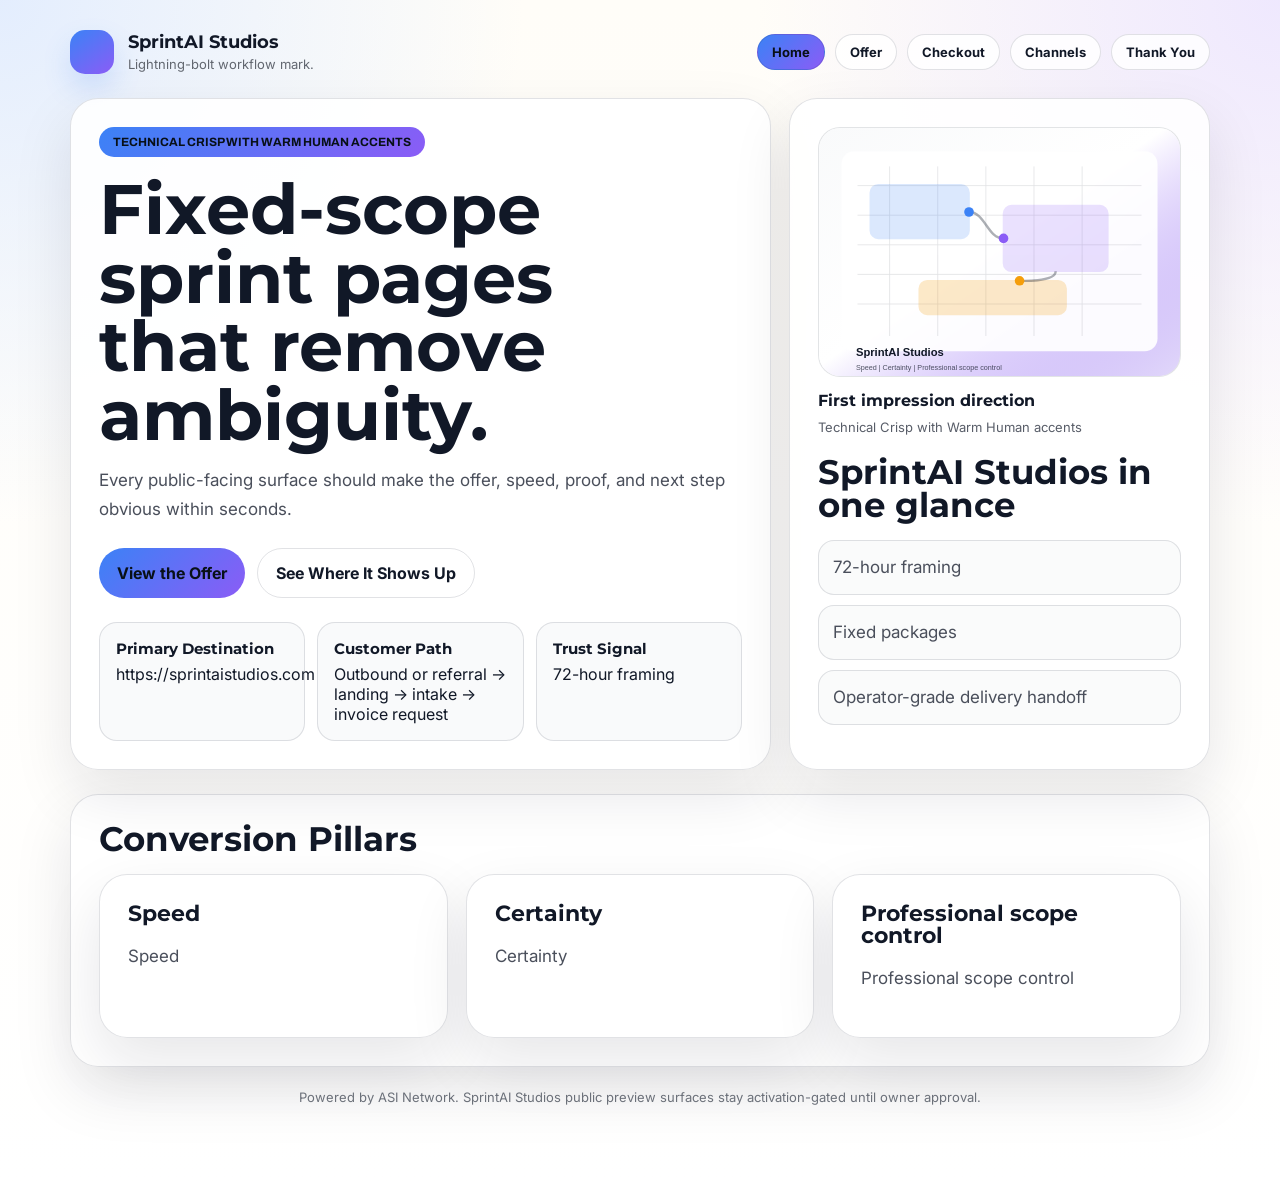
==== commit 072f8320: "Deploy sprintaistudios.com — ASI Network site update" ====
--- a/index.html
+++ b/index.html
@@ -1,1053 +1,78 @@
-<!DOCTYPE html>
-<html lang="en">
+<!doctype html>
+<html>
 <head>
-  <meta charset="UTF-8" />
-  <meta name="viewport" content="width=device-width, initial-scale=1.0" />
-  <title>SprintAI Studio — AI-Powered Content Delivered in Days, Not Weeks</title>
-  <meta name="description" content="SprintAI Studio delivers professional AI-powered content sprints — blog posts, email sequences, ad copy, social media, and more — in 5–10 business days. Fixed pricing, guaranteed delivery, zero AI learning curve." />
-  <link rel="preconnect" href="https://fonts.googleapis.com" />
-  <link rel="preconnect" href="https://fonts.gstatic.com" crossorigin />
-  <link href="https://fonts.googleapis.com/css2?family=Inter:wght@400;500;600&family=Poppins:wght@700;800&display=swap" rel="stylesheet" />
-  <!-- Stripe Checkout (Payment Links) -->
-  <style>
-    *, *::before, *::after { box-sizing: border-box; margin: 0; padding: 0; }
+  <meta charset="utf-8" />
+  <meta name="viewport" content="width=device-width, initial-scale=1" />
+  <title>SprintAI Studios | Home</title>
+  <link rel="preconnect" href="https://fonts.googleapis.com" /><link rel="preconnect" href="https://fonts.gstatic.com" crossorigin /><link href="https://fonts.googleapis.com/css2?family=Montserrat:wght@400;500;600;700;800&family=Inter:wght@400;500;600;700;800&family=Archivo:wght@400;500;600;700;800&display=swap" rel="stylesheet" />
+  <link rel="stylesheet" href="./styles.css" />
+</head>
+<body class="mode-technical">
+  <main class="page">
+    <header class="header">
+      <a class="brand" href="./index.html">
+        <span class="brand-mark"></span>
+        <span class="brand-copy">
+          <strong>SprintAI Studios</strong>
+          <span>Lightning-bolt workflow mark.</span>
+        </span>
+      </a>
+      <nav class="nav">
+        <a class='button primary' href='index.html'>Home</a>
+        <a class='button ghost' href='offer.html'>Offer</a>
+        <a class='button ghost' href='checkout.html'>Checkout</a>
+        <a class='button ghost' href='channels.html'>Channels</a>
+        <a class='button ghost' href='thank-you.html'>Thank You</a>
+      </nav>
+    </header>
 
-    :root {
-      --bg:         #0a0a0f;
-      --bg-card:    #13131c;
-      --bg-card2:   #1a1a28;
-      --border:     #1e1e30;
-      --accent:     #3b82f6;
-      --accent-dim: #1d4ed8;
-      --accent-glow:rgba(59,130,246,0.18);
-      --purple:     #8b5cf6;
-      --amber:      #f59e0b;
-      --green:      #10b981;
-      --text:       #f0f0f5;
-      --text-muted: #8888aa;
-      --text-dim:   #555577;
-      --radius:     12px;
-      --radius-lg:  20px;
-    }
+    <section class="hero">
+      <article class="hero-card">
+        <div class="eyebrow">Technical Crisp with Warm Human accents</div>
+        <h1>Fixed-scope sprint pages that remove ambiguity.</h1>
+        <p>Every public-facing surface should make the offer, speed, proof, and next step obvious within seconds.</p>
+        <div class="actions">
+          <a class="button primary" href="./offer.html">View the Offer</a>
+          <a class="button ghost" href="./channels.html">See Where It Shows Up</a>
+        </div>
+        <div class="meta">
+          <div class="meta-card">
+            <strong>Primary Destination</strong>
+            <span>https://sprintaistudios.com</span>
+          </div>
+          <div class="meta-card">
+            <strong>Customer Path</strong>
+            <span>Outbound or referral -&gt; landing -&gt; intake -&gt; invoice request</span>
+          </div>
 
-    html { scroll-behavior: smooth; }
-
-    body {
-      background: var(--bg);
-      color: var(--text);
-      font-family: 'Inter', sans-serif;
-      font-size: 16px;
-      line-height: 1.65;
-      -webkit-font-smoothing: antialiased;
-    }
-
-    /* ── NAV ── */
-    nav {
-      position: sticky;
-      top: 0;
-      z-index: 100;
-      background: rgba(10,10,15,0.92);
-      backdrop-filter: blur(12px);
-      border-bottom: 1px solid var(--border);
-      padding: 0 24px;
-    }
-    .nav-inner {
-      max-width: 1100px;
-      margin: 0 auto;
-      display: flex;
-      align-items: center;
-      justify-content: space-between;
-      height: 64px;
-      gap: 24px;
-    }
-    .nav-logo {
-      font-family: 'Poppins', sans-serif;
-      font-weight: 800;
-      font-size: 1.2rem;
-      color: var(--text);
-      text-decoration: none;
-      letter-spacing: -0.5px;
-    }
-    .nav-logo span { color: var(--accent); }
-    .nav-links {
-      display: flex;
-      gap: 28px;
-      list-style: none;
-    }
-    .nav-links a {
-      color: var(--text-muted);
-      text-decoration: none;
-      font-size: 0.9rem;
-      font-weight: 500;
-      transition: color 0.2s;
-    }
-    .nav-links a:hover { color: var(--text); }
-    .nav-cta {
-      background: var(--accent);
-      color: #fff !important;
-      padding: 8px 20px;
-      border-radius: 8px;
-      font-weight: 600 !important;
-      font-size: 0.88rem !important;
-      transition: background 0.2s !important;
-    }
-    .nav-cta:hover { background: var(--accent-dim) !important; }
-    @media(max-width:660px){
-      .nav-links { display:none; }
-    }
-
-    /* ── HERO ── */
-    .hero {
-      text-align: center;
-      padding: 100px 24px 80px;
-      max-width: 820px;
-      margin: 0 auto;
-    }
-    .hero-badge {
-      display: inline-flex;
-      align-items: center;
-      gap: 8px;
-      background: var(--accent-glow);
-      border: 1px solid rgba(59,130,246,0.3);
-      color: var(--accent);
-      font-size: 0.8rem;
-      font-weight: 600;
-      letter-spacing: 0.06em;
-      text-transform: uppercase;
-      padding: 6px 16px;
-      border-radius: 100px;
-      margin-bottom: 32px;
-    }
-    .hero-badge::before { content: '⚡'; font-size: 0.9em; }
-    h1 {
-      font-family: 'Poppins', sans-serif;
-      font-weight: 800;
-      font-size: clamp(2.2rem, 5vw, 3.6rem);
-      line-height: 1.1;
-      letter-spacing: -1.5px;
-      color: var(--text);
-      margin-bottom: 24px;
-    }
-    h1 .highlight {
-      color: var(--accent);
-    }
-    .hero-sub {
-      font-size: clamp(1rem, 2.2vw, 1.2rem);
-      color: var(--text-muted);
-      max-width: 620px;
-      margin: 0 auto 40px;
-    }
-    .hero-actions {
-      display: flex;
-      flex-wrap: wrap;
-      gap: 14px;
-      justify-content: center;
-      margin-bottom: 56px;
-    }
-    .btn-primary {
-      display: inline-flex;
-      align-items: center;
-      gap: 8px;
-      background: var(--accent);
-      color: #fff;
-      font-weight: 700;
-      font-size: 1rem;
-      padding: 14px 32px;
-      border-radius: 10px;
-      text-decoration: none;
-      transition: background 0.2s, transform 0.15s;
-    }
-    .btn-primary:hover { background: var(--accent-dim); transform: translateY(-1px); }
-    .btn-secondary {
-      display: inline-flex;
-      align-items: center;
-      gap: 8px;
-      background: transparent;
-      color: var(--text-muted);
-      border: 1px solid var(--border);
-      font-weight: 600;
-      font-size: 1rem;
-      padding: 14px 28px;
-      border-radius: 10px;
-      text-decoration: none;
-      transition: border-color 0.2s, color 0.2s;
-    }
-    .btn-secondary:hover { border-color: var(--accent); color: var(--text); }
-
-    /* ── STATS BAR ── */
-    .stats-bar {
-      display: flex;
-      flex-wrap: wrap;
-      justify-content: center;
-      gap: 0;
-      border-top: 1px solid var(--border);
-      border-bottom: 1px solid var(--border);
-      padding: 4px 0;
-    }
-    .stat-item {
-      flex: 1 1 160px;
-      text-align: center;
-      padding: 28px 20px;
-      border-right: 1px solid var(--border);
-    }
-    .stat-item:last-child { border-right: none; }
-    .stat-num {
-      font-family: 'Poppins', sans-serif;
-      font-weight: 800;
-      font-size: 2rem;
-      color: var(--accent);
-      display: block;
-      line-height: 1;
-      margin-bottom: 6px;
-    }
-    .stat-label {
-      font-size: 0.82rem;
-      color: var(--text-muted);
-      font-weight: 500;
-    }
-    @media(max-width:500px){
-      .stat-item { border-right: none; border-bottom: 1px solid var(--border); }
-      .stat-item:last-child { border-bottom: none; }
-    }
-
-    /* ── SECTION WRAPPER ── */
-    .section {
-      max-width: 1100px;
-      margin: 0 auto;
-      padding: 80px 24px;
-    }
-    .section-label {
-      font-size: 0.78rem;
-      font-weight: 700;
-      letter-spacing: 0.12em;
-      text-transform: uppercase;
-      color: var(--accent);
-      margin-bottom: 12px;
-    }
-    h2 {
-      font-family: 'Poppins', sans-serif;
-      font-weight: 800;
-      font-size: clamp(1.8rem, 3.5vw, 2.6rem);
-      letter-spacing: -1px;
-      line-height: 1.15;
-      margin-bottom: 16px;
-    }
-    .section-intro {
-      color: var(--text-muted);
-      max-width: 560px;
-      margin-bottom: 56px;
-      font-size: 1.05rem;
-    }
-
-    /* ── HOW IT WORKS ── */
-    .steps-grid {
-      display: grid;
-      grid-template-columns: repeat(auto-fit, minmax(210px, 1fr));
-      gap: 24px;
-    }
-    .step-card {
-      background: var(--bg-card);
-      border: 1px solid var(--border);
-      border-radius: var(--radius-lg);
-      padding: 32px 28px;
-      position: relative;
-    }
-    .step-num {
-      font-family: 'Poppins', sans-serif;
-      font-weight: 800;
-      font-size: 3rem;
-      color: var(--accent-glow);
-      line-height: 1;
-      margin-bottom: 16px;
-      color: rgba(59,130,246,0.15);
-    }
-    .step-title {
-      font-weight: 700;
-      font-size: 1.05rem;
-      margin-bottom: 10px;
-      color: var(--text);
-    }
-    .step-body { font-size: 0.9rem; color: var(--text-muted); }
-
-    /* ── PRODUCTS ── */
-    .products-grid {
-      display: grid;
-      grid-template-columns: repeat(auto-fill, minmax(300px, 1fr));
-      gap: 28px;
-    }
-    .product-card {
-      background: var(--bg-card);
-      border: 1px solid var(--border);
-      border-radius: var(--radius-lg);
-      padding: 36px 32px;
-      display: flex;
-      flex-direction: column;
-      gap: 16px;
-      position: relative;
-      transition: border-color 0.25s, transform 0.2s;
-    }
-    .product-card:hover {
-      border-color: rgba(59,130,246,0.45);
-      transform: translateY(-3px);
-    }
-    .product-card.featured {
-      border-color: var(--accent);
-      background: linear-gradient(145deg, #13131c 0%, #141e2e 100%);
-    }
-    .badge-popular {
-      position: absolute;
-      top: -12px;
-      left: 28px;
-      background: var(--accent);
-      color: #fff;
-      font-size: 0.72rem;
-      font-weight: 700;
-      letter-spacing: 0.08em;
-      text-transform: uppercase;
-      padding: 4px 12px;
-      border-radius: 100px;
-    }
-    .badge-new {
-      position: absolute;
-      top: -12px;
-      left: 28px;
-      background: var(--green);
-      color: #fff;
-      font-size: 0.72rem;
-      font-weight: 700;
-      letter-spacing: 0.08em;
-      text-transform: uppercase;
-      padding: 4px 12px;
-      border-radius: 100px;
-    }
-    .product-price {
-      font-family: 'Poppins', sans-serif;
-      font-weight: 800;
-      font-size: 2.4rem;
-      color: var(--text);
-      letter-spacing: -1px;
-      line-height: 1;
-    }
-    .product-price sup {
-      font-size: 1.1rem;
-      vertical-align: top;
-      padding-top: 8px;
-      font-weight: 700;
-      color: var(--text-muted);
-    }
-    .product-title {
-      font-weight: 700;
-      font-size: 1.08rem;
-      color: var(--text);
-      line-height: 1.35;
-    }
-    .product-desc {
-      font-size: 0.88rem;
-      color: var(--text-muted);
-      line-height: 1.6;
-      flex: 1;
-    }
-    .product-divider {
-      border: none;
-      border-top: 1px solid var(--border);
-    }
-    .product-features {
-      list-style: none;
-      display: flex;
-      flex-direction: column;
-      gap: 8px;
-    }
-    .product-features li {
-      font-size: 0.87rem;
-      color: var(--text-muted);
-      display: flex;
-      align-items: flex-start;
-      gap: 10px;
-    }
-    .product-features li::before {
-      content: '✓';
-      color: var(--green);
-      font-weight: 700;
-      flex-shrink: 0;
-      margin-top: 1px;
-    }
-    /* Buy button */
-    .buy-button {
-      display: block;
-      text-align: center;
-      background: var(--accent);
-      color: #fff;
-      font-weight: 700;
-      font-size: 0.95rem;
-      padding: 14px 24px;
-      border-radius: 10px;
-      text-decoration: none;
-      border: none;
-      cursor: pointer;
-      transition: background 0.2s;
-      font-family: 'Inter', sans-serif;
-    }
-    .buy-button:hover { background: var(--accent-dim); }
-    .product-card.featured .buy-button {
-      background: var(--accent);
-      box-shadow: 0 4px 20px rgba(59,130,246,0.35);
-    }
-
-    /* ── SOCIAL PROOF ── */
-    .proof-section {
-      background: var(--bg-card);
-      border-top: 1px solid var(--border);
-      border-bottom: 1px solid var(--border);
-    }
-    .testimonials-grid {
-      display: grid;
-      grid-template-columns: repeat(auto-fit, minmax(280px, 1fr));
-      gap: 28px;
-    }
-    .testimonial-card {
-      background: var(--bg);
-      border: 1px solid var(--border);
-      border-radius: var(--radius-lg);
-      padding: 32px 28px;
-    }
-    .stars {
-      color: var(--amber);
-      font-size: 1rem;
-      letter-spacing: 2px;
-      margin-bottom: 16px;
-    }
-    .testimonial-text {
-      font-size: 0.95rem;
-      color: var(--text-muted);
-      line-height: 1.7;
-      margin-bottom: 24px;
-      font-style: italic;
-    }
-    .testimonial-author {
-      display: flex;
-      align-items: center;
-      gap: 14px;
-    }
-    .author-avatar {
-      width: 42px;
-      height: 42px;
-      border-radius: 50%;
-      background: var(--bg-card2);
-      border: 2px solid var(--border);
-      display: flex;
-      align-items: center;
-      justify-content: center;
-      font-weight: 700;
-      font-size: 1rem;
-      color: var(--accent);
-      flex-shrink: 0;
-    }
-    .author-name { font-weight: 700; font-size: 0.92rem; }
-    .author-role { font-size: 0.8rem; color: var(--text-muted); }
-
-    /* ── COMPARISON ── */
-    .comparison-table {
-      width: 100%;
-      border-collapse: collapse;
-      border-radius: var(--radius-lg);
-      overflow: hidden;
-      font-size: 0.92rem;
-    }
-    .comparison-table th {
-      background: var(--bg-card2);
-      padding: 18px 20px;
-      text-align: left;
-      font-weight: 700;
-      border-bottom: 1px solid var(--border);
-      color: var(--text-muted);
-      font-size: 0.82rem;
-      letter-spacing: 0.06em;
-      text-transform: uppercase;
-    }
-    .comparison-table th.highlight-col {
-      color: var(--accent);
-      background: rgba(59,130,246,0.08);
-    }
-    .comparison-table td {
-      padding: 16px 20px;
-      border-bottom: 1px solid var(--border);
-      color: var(--text-muted);
-    }
-    .comparison-table td.highlight-col {
-      background: rgba(59,130,246,0.04);
-      color: var(--text);
-      font-weight: 600;
-    }
-    .comparison-table tr:last-child td { border-bottom: none; }
-    .comparison-table tr:hover td { background: rgba(255,255,255,0.02); }
-    .comparison-table tr:hover td.highlight-col { background: rgba(59,130,246,0.06); }
-    .check { color: var(--green); font-size: 1.1rem; }
-    .cross { color: #ef4444; font-size: 1.1rem; }
-
-    /* ── FAQ ── */
-    .faq-list {
-      display: flex;
-      flex-direction: column;
-      gap: 4px;
-    }
-    .faq-item {
-      border: 1px solid var(--border);
-      border-radius: var(--radius);
-      overflow: hidden;
-    }
-    .faq-q {
-      width: 100%;
-      text-align: left;
-      background: var(--bg-card);
-      border: none;
-      padding: 22px 28px;
-      color: var(--text);
-      font-weight: 600;
-      font-size: 1rem;
-      font-family: 'Inter', sans-serif;
-      cursor: pointer;
-      display: flex;
-      align-items: center;
-      justify-content: space-between;
-      gap: 16px;
-      transition: background 0.2s;
-    }
-    .faq-q:hover { background: var(--bg-card2); }
-    .faq-icon {
-      flex-shrink: 0;
-      width: 24px;
-      height: 24px;
-      border-radius: 50%;
-      border: 1px solid var(--border);
-      display: flex;
-      align-items: center;
-      justify-content: center;
-      font-size: 1rem;
-      color: var(--text-muted);
-      transition: transform 0.25s;
-    }
-    .faq-item.open .faq-icon { transform: rotate(45deg); color: var(--accent); border-color: var(--accent); }
-    .faq-a {
-      display: none;
-      padding: 0 28px 22px;
-      color: var(--text-muted);
-      font-size: 0.93rem;
-      line-height: 1.7;
-      background: var(--bg-card);
-    }
-    .faq-item.open .faq-a { display: block; }
-
-    /* ── CTA BANNER ── */
-    .cta-banner {
-      background: linear-gradient(135deg, #0f1b35 0%, #0a0a0f 60%);
-      border: 1px solid rgba(59,130,246,0.25);
-      border-radius: var(--radius-lg);
-      text-align: center;
-      padding: 72px 32px;
-      position: relative;
-      overflow: hidden;
-    }
-    .cta-banner::before {
-      content: '';
-      position: absolute;
-      inset: 0;
-      background: radial-gradient(ellipse 70% 60% at 50% 0%, rgba(59,130,246,0.1) 0%, transparent 70%);
-      pointer-events: none;
-    }
-    .cta-banner h2 { margin-bottom: 16px; }
-    .cta-banner p { color: var(--text-muted); max-width: 500px; margin: 0 auto 36px; font-size: 1.05rem; }
-
-    /* ── FOOTER ── */
-    footer {
-      border-top: 1px solid var(--border);
-      padding: 56px 24px 40px;
-    }
-    .footer-inner {
-      max-width: 1100px;
-      margin: 0 auto;
-    }
-    .footer-top {
-      display: flex;
-      flex-wrap: wrap;
-      gap: 48px;
-      justify-content: space-between;
-      margin-bottom: 48px;
-    }
-    .footer-brand .nav-logo { display: inline-block; margin-bottom: 12px; }
-    .footer-brand p {
-      color: var(--text-muted);
-      font-size: 0.88rem;
-      max-width: 260px;
-      line-height: 1.6;
-    }
-    .footer-col h4 {
-      font-weight: 700;
-      font-size: 0.82rem;
-      letter-spacing: 0.08em;
-      text-transform: uppercase;
-      color: var(--text-muted);
-      margin-bottom: 16px;
-    }
-    .footer-col ul { list-style: none; display: flex; flex-direction: column; gap: 10px; }
-    .footer-col ul a {
-      color: var(--text-muted);
-      text-decoration: none;
-      font-size: 0.9rem;
-      transition: color 0.2s;
-    }
-    .footer-col ul a:hover { color: var(--text); }
-    .footer-bottom {
-      border-top: 1px solid var(--border);
-      padding-top: 32px;
-      display: flex;
-      flex-wrap: wrap;
-      gap: 12px;
-      align-items: center;
-      justify-content: space-between;
-    }
-    .footer-bottom p { color: var(--text-dim); font-size: 0.82rem; }
-    .footer-bottom a { color: var(--text-muted); text-decoration: none; }
-    .footer-bottom a:hover { color: var(--text); }
-
-    /* ── RESPONSIVE ── */
-    @media(max-width:768px) {
-      .hero { padding: 72px 20px 60px; }
-      .section { padding: 60px 20px; }
-      .footer-top { gap: 32px; }
-    }
-    @media(max-width:480px) {
-      .hero-actions { flex-direction: column; align-items: stretch; }
-      .btn-primary, .btn-secondary { justify-content: center; }
-    }
-  </style>
-</head>
-<body>
-
-  <!-- NAV -->
-  <nav>
-    <div class="nav-inner">
-      <a class="nav-logo" href="#"><span>Sprint</span>AI Studio</a>
-      <ul class="nav-links">
-        <li><a href="#how-it-works">How It Works</a></li>
-        <li><a href="#products">Products</a></li>
-        <li><a href="#testimonials">Reviews</a></li>
-        <li><a href="#faq">FAQ</a></li>
-        <li><a href="#products" class="nav-cta">Get Started</a></li>
-      </ul>
-    </div>
-  </nav>
-
-  <!-- HERO -->
-  <section class="hero">
-    <div class="hero-badge">AI-Powered Content Sprints</div>
-    <h1>
-      Professional Content Delivered in<br />
-      <span class="highlight">Days, Not Weeks</span>
-    </h1>
-    <p class="hero-sub">
-      SprintAI Studio gives founders, freelancers, and marketing teams the exact systems and templates to produce 10–50 pieces of professional content in 48 hours — at a fraction of agency cost.
-    </p>
-    <div class="hero-actions">
-      <a href="#products" class="btn-primary">Browse Products →</a>
-      <a href="#how-it-works" class="btn-secondary">See How It Works</a>
-    </div>
-  </section>
-
-  <!-- STATS BAR -->
-  <div class="stats-bar">
-    <div class="stat-item">
-      <span class="stat-num">70%</span>
-      <span class="stat-label">Faster content production</span>
-    </div>
-    <div class="stat-item">
-      <span class="stat-num">48hr</span>
-      <span class="stat-label">Delivery on sprint packs</span>
-    </div>
-    <div class="stat-item">
-      <span class="stat-num">85%</span>
-      <span class="stat-label">Gross margin on service</span>
-    </div>
-    <div class="stat-item">
-      <span class="stat-num">$20K</span>
-      <span class="stat-label">Monthly revenue potential</span>
-    </div>
-  </div>
-
-  <!-- HOW IT WORKS -->
-  <section class="section" id="how-it-works">
-    <p class="section-label">The Sprint Method</p>
-    <h2>From Brief to Delivery in 5 Phases</h2>
-    <p class="section-intro">The same proven workflow used to deliver 10+ content pieces in under 48 hours — for clients paying $499–$2,497 per project.</p>
-    <div class="steps-grid">
-      <div class="step-card">
-        <div class="step-num">01</div>
-        <div class="step-title">Brief</div>
-        <p class="step-body">Define your goal, audience, tone, and content types. A one-page brief eliminates back-and-forth and keeps the sprint on track.</p>
-      </div>
-      <div class="step-card">
-        <div class="step-num">02</div>
-        <div class="step-title">Research</div>
-        <p class="step-body">AI-powered topic research, keyword identification, and competitive analysis done in minutes — not days.</p>
-      </div>
-      <div class="step-card">
-        <div class="step-num">03</div>
-        <div class="step-title">Generate</div>
-        <p class="step-body">Structured AI prompts produce first drafts across all content types simultaneously — blog, email, social, ad copy, and more.</p>
-      </div>
-      <div class="step-card">
-        <div class="step-num">04</div>
-        <div class="step-title">Refine</div>
-        <p class="step-body">Every piece is scored against a 10-point quality rubric. Human editing layer ensures brand voice consistency and factual accuracy.</p>
-      </div>
-      <div class="step-card">
-        <div class="step-num">05</div>
-        <div class="step-title">Deliver</div>
-        <p class="step-body">Clean, packaged deliverables with a deployment-ready content calendar. Ready to publish, schedule, or hand to a client.</p>
-      </div>
-    </div>
-  </section>
-
-  <!-- PRODUCTS -->
-  <section class="section" id="products" style="padding-top:0;">
-    <p class="section-label">Product Catalog</p>
-    <h2>Choose Your Sprint Level</h2>
-    <p class="section-intro">From entry-level kits to complete operator systems — every product is built to generate results on day one.</p>
-
-    <div class="products-grid">
-
-      <!-- Product 1: Starter Pack -->
-      <div class="product-card">
-        <div class="product-price"><sup>$</sup>97</div>
-        <div class="product-title">AI Sprint Starter Pack — Deliver Professional Content in 48 Hours</div>
-        <p class="product-desc">The exact 5-phase sprint system used to produce 10+ professional content pieces in 48 hours. Templates, prompts, pricing guide, and client scripts included.</p>
-        <hr class="product-divider" />
-        <ul class="product-features">
-          <li>5-phase AI Sprint Methodology (Brief → Research → Generate → Refine → Deliver)</li>
-          <li>10 client-ready deliverable templates</li>
-          <li>AI workflow prompts for every content type</li>
-          <li>Sprint capacity planner + scoping guide</li>
-          <li>10-point quality scoring rubric</li>
-          <li>Pricing guide: $499 / $997 / $2,497 packages</li>
-          <li>Client communication scripts</li>
-        </ul>
-        <!-- Stripe: prod_UGwkA9odTQRTwp — AI Sprint Pack Starter -->
-        <a class="buy-button" href="https://buy.stripe.com/STARTER_LINK_TODO" target="_blank" rel="noopener">Buy Now — $97</a>
-      </div>
-
-      <!-- Product 2: Operator System (featured) -->
-      <div class="product-card featured">
-        <div class="badge-popular">Most Popular</div>
-        <div class="product-price"><sup>$</sup>197</div>
-        <div class="product-title">SprintAI Studio Complete Operator System — Run a $20K/Month AI Content Service</div>
-        <p class="product-desc">The complete business blueprint: templates, acquisition scripts, retainer system, financial model, and automation configs. Built for serious operators.</p>
-        <hr class="product-divider" />
-        <ul class="product-features">
-          <li>Everything in the Starter Pack</li>
-          <li>Full business model + unit economics</li>
-          <li>LinkedIn outreach scripts + audit offer templates</li>
-          <li>Retainer management system (6+ month retention)</li>
-          <li>Starter → Growth → Scale → Retainer upsell sequence</li>
-          <li>Sprint project management Notion template</li>
-          <li>30-day launch timeline with daily tasks</li>
-          <li>Monthly financial tracking template</li>
-        </ul>
-        <!-- Stripe: prod_UGwkVsj83Oj471 — AI Sprint Pack Pro -->
-        <a class="buy-button" href="https://buy.stripe.com/PRO_LINK_TODO" target="_blank" rel="noopener">Buy Now — $197</a>
-      </div>
-
-      <!-- Product 3: Bundle — NEW -->
-      <!-- NEW PRODUCT - needs Gumroad listing -->
-      <div class="product-card">
-        <div class="badge-new">Best Value</div>
-        <div class="product-price"><sup>$</sup>247</div>
-        <div class="product-title">AI Sprint Bundle — Starter Pack + Operator System</div>
-        <p class="product-desc">Get both products together and save $47. The complete system from first sprint to full-service business — delivery framework, business model, and everything in between.</p>
-        <hr class="product-divider" />
-        <ul class="product-features">
-          <li>AI Sprint Starter Pack ($97 value)</li>
-          <li>Complete Operator System ($197 value)</li>
-          <li>Save $47 vs. purchasing separately</li>
-          <li>Instant access to all templates, scripts, and configs</li>
-        </ul>
-        <a class="buy-button" href="https://gumroad.com/l/sprintai-bundle" target="_blank" rel="noopener">Buy Bundle — $247</a>
-      </div>
-
-      <!-- Product 4: 90-Day Playbook — NEW -->
-      <!-- NEW PRODUCT - needs Gumroad listing -->
-      <div class="product-card">
-        <div class="badge-new">New</div>
-        <div class="product-price"><sup>$</sup>297</div>
-        <div class="product-title">90-Day Content Sprint Playbook — From Freelancer to Content Agency</div>
-        <p class="product-desc">Week-by-week roadmap to scaling an AI content sprint service to $10K/month. Includes LinkedIn outreach sequences, proposal templates, retainer conversion scripts, and revenue tracking dashboard.</p>
-        <hr class="product-divider" />
-        <ul class="product-features">
-          <li>Week-by-week 90-day milestone roadmap</li>
-          <li>LinkedIn outreach sequences (DM + follow-up)</li>
-          <li>Proposal templates + scope-of-work frameworks</li>
-          <li>Retainer conversion scripts</li>
-          <li>Revenue tracking + capacity planning worksheet</li>
-          <li>Case study framework for portfolio building</li>
-        </ul>
-        <a class="buy-button" href="https://gumroad.com/l/sprintai-90day-playbook" target="_blank" rel="noopener">Buy Now — $297</a>
-      </div>
-
-      <!-- Product 5: Elite Toolkit — NEW PREMIUM -->
-      <!-- NEW PRODUCT - needs Gumroad listing -->
-      <div class="product-card featured" style="grid-column: span 1;">
-        <div class="badge-new">Premium</div>
-        <div class="product-price"><sup>$</sup>397</div>
-        <div class="product-title">SprintAI Elite Content Toolkit — 500+ AI Prompts + Templates</div>
-        <p class="product-desc">The definitive AI content production toolkit. 500+ battle-tested prompts across 12 content types, brand voice extraction framework, quality scoring system, and client delivery packaging.</p>
-        <hr class="product-divider" />
-        <ul class="product-features">
-          <li>500+ AI prompts across 12 content types</li>
-          <li>Blog posts, email sequences, landing pages, ad copy</li>
-          <li>Video scripts, LinkedIn posts, Twitter threads</li>
-          <li>Lead magnets, case studies, press releases</li>
-          <li>Brand voice extraction + consistency framework</li>
-          <li>Quality scoring rubric + revision workflow</li>
-          <li>Client delivery packaging system</li>
-        </ul>
-        <a class="buy-button" href="https://gumroad.com/l/sprintai-elite-toolkit" target="_blank" rel="noopener">Buy Now — $397</a>
-      </div>
-
-    </div>
-  </section>
-
-  <!-- TESTIMONIALS -->
-  <section class="proof-section" id="testimonials">
-    <div class="section">
-      <p class="section-label">Social Proof</p>
-      <h2>What Operators Are Saying</h2>
-      <p class="section-intro">Founders, freelancers, and agency operators using the SprintAI system to build faster, leaner content businesses.</p>
-      <div class="testimonials-grid">
-        <div class="testimonial-card">
-          <div class="stars">★★★★★</div>
-          <p class="testimonial-text">"I replaced a $2,000/month content agency using the Starter Pack. The 5-phase system is genuinely different — it's not just prompts, it's an actual production workflow. Produced 12 pieces in 36 hours for my first client."</p>
-          <div class="testimonial-author">
-            <div class="author-avatar">MR</div>
-            <div>
-              <div class="author-name">Marcus R.</div>
-              <div class="author-role">Solopreneur · SaaS founder</div>
-            </div>
+          <div class="meta-card">
+            <strong>Trust Signal</strong>
+            <span>72-hour framing</span>
           </div>
         </div>
-        <div class="testimonial-card">
-          <div class="stars">★★★★★</div>
-          <p class="testimonial-text">"The Operator System is the real deal. I went from zero clients to 12 paying sprint clients in 30 days following the 30-day launch timeline. The LinkedIn scripts alone are worth 10x the price."</p>
-          <div class="testimonial-author">
-            <div class="author-avatar">JT</div>
-            <div>
-              <div class="author-name">Jade T.</div>
-              <div class="author-role">Content agency founder</div>
-            </div>
-          </div>
-        </div>
-        <div class="testimonial-card">
-          <div class="stars">★★★★★</div>
-          <p class="testimonial-text">"I was spending 40 hours producing content for one client. After implementing the sprint workflow, I cut it to 8 hours and tripled my client count. The quality scoring rubric is a game changer."</p>
-          <div class="testimonial-author">
-            <div class="author-avatar">SB</div>
-            <div>
-              <div class="author-name">Sara B.</div>
-              <div class="author-role">Marketing manager · 5-person agency</div>
-            </div>
-          </div>
-        </div>
+      </article>
+      <aside class="visual-side">
+
+      <figure class="visual-board visual-technical">
+        <img class="visual-img" src="[data-uri]" alt="SprintAI Studios homepage visual system" loading="eager" />
+        <figcaption>
+          <strong>First impression direction</strong>
+          <span>Technical Crisp with Warm Human accents</span>
+        </figcaption>
+      </figure>
+
+        <h2>SprintAI Studios in one glance</h2>
+        <ul class="proof-points"><li>72-hour framing</li><li>Fixed packages</li><li>Operator-grade delivery handoff</li></ul>
+      </aside>
+    </section>
+    <section class="panel" style="margin-top:24px;">
+      <h2>Conversion Pillars</h2>
+      <div class="grid-three" style="margin-top:18px;">
+        <article class='offer-card'><h3>Speed</h3><p>Speed</p></article><article class='offer-card'><h3>Certainty</h3><p>Certainty</p></article><article class='offer-card'><h3>Professional scope control</h3><p>Professional scope control</p></article>
       </div>
-    </div>
-  </section>
+    </section>
 
-  <!-- VS COMPARISON -->
-  <section class="section">
-    <p class="section-label">Why SprintAI Studio</p>
-    <h2>How We Stack Up</h2>
-    <p class="section-intro">Traditional agencies, freelancers, and generic AI tools all fall short in different ways. The Sprint method is built to win on every axis.</p>
-    <div style="overflow-x:auto; border-radius:var(--radius-lg); border:1px solid var(--border);">
-      <table class="comparison-table">
-        <thead>
-          <tr>
-            <th style="min-width:180px;">Factor</th>
-            <th class="highlight-col" style="min-width:160px;">SprintAI Studio</th>
-            <th style="min-width:140px;">Traditional Agency</th>
-            <th style="min-width:140px;">Freelancers</th>
-            <th style="min-width:140px;">Generic AI Tools</th>
-          </tr>
-        </thead>
-        <tbody>
-          <tr>
-            <td>Delivery Time</td>
-            <td class="highlight-col">48 hrs – 10 days</td>
-            <td>3–6 weeks</td>
-            <td>1–3 weeks</td>
-            <td>Instant (low quality)</td>
-          </tr>
-          <tr>
-            <td>Fixed Pricing</td>
-            <td class="highlight-col"><span class="check">✓</span> Always</td>
-            <td><span class="cross">✗</span> Hourly/retainer</td>
-            <td>Varies per piece</td>
-            <td>Subscription only</td>
-          </tr>
-          <tr>
-            <td>Content Volume</td>
-            <td class="highlight-col">10–50 pieces/sprint</td>
-            <td>3–8 pieces/month</td>
-            <td>2–5 pieces/week</td>
-            <td>Unlimited (raw)</td>
-          </tr>
-          <tr>
-            <td>Quality Control</td>
-            <td class="highlight-col"><span class="check">✓</span> 10-point rubric</td>
-            <td><span class="check">✓</span> Human editing</td>
-            <td>Varies</td>
-            <td><span class="cross">✗</span> None built-in</td>
-          </tr>
-          <tr>
-            <td>Entry Cost</td>
-            <td class="highlight-col">$97 (starter system)</td>
-            <td>$3,000–$15,000/mo</td>
-            <td>$300–$1,500/piece</td>
-            <td>$20–$50/mo</td>
-          </tr>
-          <tr>
-            <td>Business System</td>
-            <td class="highlight-col"><span class="check">✓</span> Included</td>
-            <td><span class="cross">✗</span> You're the client</td>
-            <td><span class="cross">✗</span> Manage yourself</td>
-            <td><span class="cross">✗</span> Not applicable</td>
-          </tr>
-        </tbody>
-      </table>
-    </div>
-  </section>
-
-  <!-- FAQ -->
-  <section class="section" id="faq" style="padding-top:0;">
-    <p class="section-label">FAQ</p>
-    <h2>Common Questions</h2>
-    <p class="section-intro">Everything you need to know before picking your first sprint product.</p>
-    <div class="faq-list">
-
-      <div class="faq-item">
-        <button class="faq-q" onclick="toggleFaq(this)">
-          Do I need to know how to use AI tools to benefit from these products?
-          <span class="faq-icon">+</span>
-        </button>
-        <div class="faq-a">
-          No. The Sprint Starter Pack and all products are designed as step-by-step systems. Every prompt is pre-written, every template is ready to use, and every workflow is laid out phase by phase. If you can copy-paste text into ChatGPT or Claude, you can run a sprint. Zero prior AI experience required.
-        </div>
-      </div>
-
-      <div class="faq-item">
-        <button class="faq-q" onclick="toggleFaq(this)">
-          What's the difference between the Starter Pack and the Operator System?
-          <span class="faq-icon">+</span>
-        </button>
-        <div class="faq-a">
-          The Starter Pack ($97) is the content production system — the workflow, templates, and prompts you use to produce content fast, whether for yourself or a client. The Operator System ($197) adds the business layer: how to acquire clients, price packages, run retainers, manage capacity, and scale to $20K/month. The Starter Pack is for the content work; the Operator System is for building the business around it.
-        </div>
-      </div>
-
-      <div class="faq-item">
-        <button class="faq-q" onclick="toggleFaq(this)">
-          Can I use these products to build a client-facing content service?
-          <span class="faq-icon">+</span>
-        </button>
-        <div class="faq-a">
-          Yes — that's exactly what the Operator System is built for. It includes client acquisition scripts, proposal templates, project management setups, retainer conversion systems, and a 30-day launch plan specifically designed to take you from zero to your first paying clients. Many operators use the Starter Pack to deliver the work and the Operator System to run the business.
-        </div>
-      </div>
-
-      <div class="faq-item">
-        <button class="faq-q" onclick="toggleFaq(this)">
-          What content types are covered in the Sprint system?
-          <span class="faq-icon">+</span>
-        </button>
-        <div class="faq-a">
-          The system covers all major digital content formats: blog posts (800–2,500 words), email sequences (welcome, nurture, sales), social media posts (LinkedIn, Twitter/X, Instagram, TikTok), video scripts (YouTube, TikTok, Reels), ad copy (Meta, Google, LinkedIn), landing page copy, lead magnets, case studies, press releases, and product descriptions. The Elite Toolkit includes 500+ prompts across all 12 types.
-        </div>
-      </div>
-
-      <div class="faq-item">
-        <button class="faq-q" onclick="toggleFaq(this)">
-          Is there a refund policy?
-          <span class="faq-icon">+</span>
-        </button>
-        <div class="faq-a">
-          All products are delivered as digital downloads. Because of the instant-access nature of digital products, all sales are final. That said, if you have any issues with your purchase or need help getting started, reach out to contact@asiinnovativesolutions.com and we'll make it right.
-        </div>
-      </div>
-
-    </div>
-  </section>
-
-  <!-- CTA BANNER -->
-  <section class="section" style="padding-top:0;">
-    <div class="cta-banner">
-      <p class="section-label">Ready to Sprint?</p>
-      <h2>Start Producing at Agency Speed Today</h2>
-      <p>Pick your product, download in 60 seconds, and run your first sprint today. No subscriptions. No waiting. Fixed price, instant access.</p>
-      <div style="display:flex;flex-wrap:wrap;gap:14px;justify-content:center;">
-        <a href="#products" class="btn-primary">Browse All Products →</a>
-        <a href="mailto:contact@asiinnovativesolutions.com" class="btn-secondary">Have a Question?</a>
-      </div>
-    </div>
-  </section>
-
-  <!-- FOOTER -->
-  <footer>
-    <div class="footer-inner">
-      <div class="footer-top">
-        <div class="footer-brand">
-          <a class="nav-logo" href="#"><span>Sprint</span>AI Studio</a>
-          <p>AI-powered content sprint systems for founders, freelancers, and agency operators who need professional content at speed.</p>
-          <p style="margin-top:10px;font-size:0.82rem;color:var(--text-dim);">A brand of ASI Innovative Solutions LLC</p>
-        </div>
-        <div class="footer-col">
-          <h4>Products</h4>
-          <ul>
-            <li><a href="https://buy.stripe.com/STARTER_LINK_TODO" target="_blank" rel="noopener">AI Sprint Starter Pack — $97</a></li>
-            <li><a href="https://buy.stripe.com/PRO_LINK_TODO" target="_blank" rel="noopener">Complete Operator System — $197</a></li>
-            <li><a href="https://gumroad.com/l/sprintai-bundle" target="_blank" rel="noopener">AI Sprint Bundle — $247</a></li>
-            <li><a href="https://gumroad.com/l/sprintai-90day-playbook" target="_blank" rel="noopener">90-Day Playbook — $297</a></li>
-            <li><a href="https://gumroad.com/l/sprintai-elite-toolkit" target="_blank" rel="noopener">Elite Content Toolkit — $397</a></li>
-          </ul>
-        </div>
-        <div class="footer-col">
-          <h4>Company</h4>
-          <ul>
-            <li><a href="#how-it-works">How It Works</a></li>
-            <li><a href="#testimonials">Reviews</a></li>
-            <li><a href="#faq">FAQ</a></li>
-            <li><a href="mailto:contact@asiinnovativesolutions.com">Contact</a></li>
-          </ul>
-        </div>
-        <div class="footer-col">
-          <h4>Contact</h4>
-          <ul>
-            <li><a href="mailto:contact@asiinnovativesolutions.com">contact@asiinnovativesolutions.com</a></li>
-            <li><a href="mailto:support@sprintaistudios.com">support@sprintaistudios.com</a></li>
-          </ul>
-        </div>
-      </div>
-      <div class="footer-bottom">
-        <p>&copy; 2026 SprintAI Studio · ASI Innovative Solutions LLC · All rights reserved.</p>
-        <p>
-          <a href="mailto:contact@asiinnovativesolutions.com">contact@asiinnovativesolutions.com</a>
-        </p>
-      </div>
-    </div>
-  </footer>
-
-  <script>
-    function toggleFaq(btn) {
-      const item = btn.closest('.faq-item');
-      const isOpen = item.classList.contains('open');
-      document.querySelectorAll('.faq-item.open').forEach(el => el.classList.remove('open'));
-      if (!isOpen) item.classList.add('open');
-    }
-  </script>
-
+    <div class="footer-note">Powered by ASI Network. SprintAI Studios public preview surfaces stay activation-gated until owner approval.</div>
+  </main>
 </body>
 </html>
--- a/styles.css
+++ b/styles.css
@@ -0,0 +1,122 @@
+
+:root {
+  --primary: #3B82F6;
+  --secondary: #8B5CF6;
+  --accent: #F59E0B;
+  --ink: #111827;
+  --surface: #F9FAFB;
+  --line: rgba(15, 23, 42, 0.12);
+  --display: 'Montserrat', 'Avenir Next', 'Segoe UI', sans-serif;
+  --body: 'Inter', 'Avenir Next', 'Segoe UI', sans-serif;
+  --accent-font: 'Archivo', 'Avenir Next', 'Segoe UI', sans-serif;
+}
+* { box-sizing: border-box; }
+body {
+  margin: 0;
+  font-family: var(--body);
+  color: var(--ink);
+  background:
+    radial-gradient(circle at 0% 0%, color-mix(in srgb, var(--primary) 14%, white), transparent 30%),
+    radial-gradient(circle at 100% 0%, color-mix(in srgb, var(--secondary) 14%, white), transparent 30%),
+    linear-gradient(180deg, #fffdf8, #ffffff);
+}
+body.mode-editorial {
+  background:
+    linear-gradient(180deg, color-mix(in srgb, var(--accent) 12%, white), transparent 26%),
+    repeating-linear-gradient(90deg, rgba(15,23,42,.035) 0, rgba(15,23,42,.035) 1px, transparent 1px, transparent 92px),
+    linear-gradient(180deg, #fffdf8, #ffffff);
+}
+body.mode-luxury {
+  background:
+    linear-gradient(180deg, color-mix(in srgb, var(--surface) 94%, white), #ffffff 70%),
+    linear-gradient(90deg, color-mix(in srgb, var(--primary) 8%, white), transparent);
+}
+body.mode-motion {
+  background:
+    linear-gradient(135deg, color-mix(in srgb, var(--primary) 12%, white) 0 24%, transparent 24% 100%),
+    linear-gradient(180deg, #fffdf8, #ffffff);
+}
+body.mode-human {
+  background:
+    linear-gradient(180deg, color-mix(in srgb, var(--accent) 10%, white), transparent 28%),
+    linear-gradient(180deg, #fffdf8, #ffffff);
+}
+body.mode-urgent {
+  background:
+    linear-gradient(180deg, color-mix(in srgb, var(--primary) 9%, white), transparent 28%),
+    linear-gradient(180deg, #f9fbff, #ffffff);
+}
+a { color: inherit; }
+.page { max-width: 1180px; margin: 0 auto; padding: 24px 20px 80px; }
+.header { display: flex; flex-wrap: wrap; align-items: center; justify-content: space-between; gap: 12px; padding: 6px 0 24px; }
+.brand { display: flex; align-items: center; gap: 14px; text-decoration: none; }
+.brand-mark { width: 44px; height: 44px; border-radius: 15px; background: linear-gradient(145deg, var(--primary), var(--secondary)); box-shadow: 0 14px 28px color-mix(in srgb, var(--primary) 18%, transparent); }
+.brand-copy strong { display: block; font-family: var(--display); font-size: 18px; line-height: 1; }
+.brand-copy span { display: block; margin-top: 5px; font-size: 13px; color: color-mix(in srgb, var(--ink) 66%, white); }
+.nav { display: flex; flex-wrap: wrap; gap: 10px; }
+.nav a { border: 1px solid var(--line); border-radius: 999px; padding: 9px 14px; text-decoration: none; font-size: 13px; background: rgba(255,255,255,0.84); }
+.hero,
+.grid-two,
+.grid-three,
+.offer-grid { display: grid; gap: 18px; }
+.hero { grid-template-columns: minmax(0, 1.25fr) minmax(280px, 0.75fr); align-items: stretch; }
+.grid-two { grid-template-columns: repeat(2, minmax(0, 1fr)); }
+.grid-three { grid-template-columns: repeat(3, minmax(0, 1fr)); }
+.offer-grid { grid-template-columns: repeat(auto-fit, minmax(240px, 1fr)); }
+.panel,
+.hero-card,
+.offer-card,
+.visual-side { border: 1px solid var(--line); border-radius: 28px; background: rgba(255,255,255,0.88); box-shadow: 0 24px 60px rgba(15,23,42,0.1); }
+.hero-card,
+.panel,
+.offer-card,
+.visual-side { padding: 28px; }
+.eyebrow { display: inline-flex; border-radius: 999px; padding: 8px 14px; background: linear-gradient(135deg, var(--primary), var(--secondary)); color: #081018; font-family: var(--accent-font); font-size: 12px; font-weight: 700; letter-spacing: 0; text-transform: uppercase; }
+h1, h2, h3 { margin: 0; font-family: var(--display); line-height: 0.98; letter-spacing: 0; }
+h1 { margin-top: 18px; font-size: clamp(40px, 7vw, 70px); max-width: 11ch; }
+h2 { font-size: clamp(24px, 4vw, 34px); }
+h3 { font-size: 22px; }
+p, li { color: color-mix(in srgb, var(--ink) 76%, white); line-height: 1.7; font-size: 17px; }
+.actions { display: flex; flex-wrap: wrap; gap: 12px; margin-top: 24px; }
+.button { display: inline-flex; align-items: center; justify-content: center; text-decoration: none; border-radius: 999px; padding: 14px 18px; font-weight: 700; }
+.button.primary { background: linear-gradient(135deg, var(--primary), var(--secondary)); color: #081018; }
+.button.ghost { border: 1px solid var(--line); }
+.meta { display: grid; gap: 12px; grid-template-columns: repeat(3, minmax(0, 1fr)); margin-top: 24px; }
+.meta-card { border-radius: 18px; padding: 16px; background: color-mix(in srgb, var(--surface) 92%, white); border: 1px solid var(--line); }
+.meta-card strong { display: block; font-family: var(--display); font-size: 15px; margin-bottom: 6px; }
+.price { display: inline-block; margin: 16px 0 12px; padding: 8px 12px; border-radius: 999px; background: color-mix(in srgb, var(--accent) 18%, white); font-family: var(--accent-font); font-size: 14px; font-weight: 700; letter-spacing: 0; text-transform: uppercase; }
+.micro { font-size: 13px; color: color-mix(in srgb, var(--ink) 64%, white); }
+.visual-side { display: grid; gap: 18px; align-content: start; }
+.visual-board { margin: 0; }
+.visual-img {
+  display: block;
+  width: 100%;
+  aspect-ratio: 1.45;
+  object-fit: cover;
+  border-radius: 22px;
+  border: 1px solid rgba(15, 23, 42, 0.1);
+  background: color-mix(in srgb, var(--surface) 90%, white);
+}
+.visual-board figcaption {
+  display: grid;
+  gap: 5px;
+  margin-top: 12px;
+  color: color-mix(in srgb, var(--ink) 70%, white);
+  font-size: 13px;
+  line-height: 1.5;
+}
+.visual-board strong { color: var(--ink); font-family: var(--display); font-size: 16px; }
+.proof-points { display: grid; gap: 10px; margin-top: 0; padding-left: 0; list-style: none; }
+.proof-points li { margin: 0; padding: 12px 14px; border-radius: 16px; background: color-mix(in srgb, var(--surface) 90%, white); border: 1px solid var(--line); }
+ul { margin: 14px 0 0; padding-left: 20px; }
+li + li { margin-top: 7px; }
+.footer-note { margin-top: 22px; font-size: 13px; text-align: center; color: color-mix(in srgb, var(--ink) 62%, white); }
+@media (max-width: 960px) {
+  .hero, .grid-two, .grid-three, .meta { grid-template-columns: 1fr; }
+  h1 { max-width: none; }
+}
+@media (max-width: 720px) {
+  .page { padding: 18px 16px 72px; }
+  .hero-card, .panel, .offer-card, .visual-side { padding: 22px; border-radius: 24px; }
+  .button { width: 100%; }
+}
